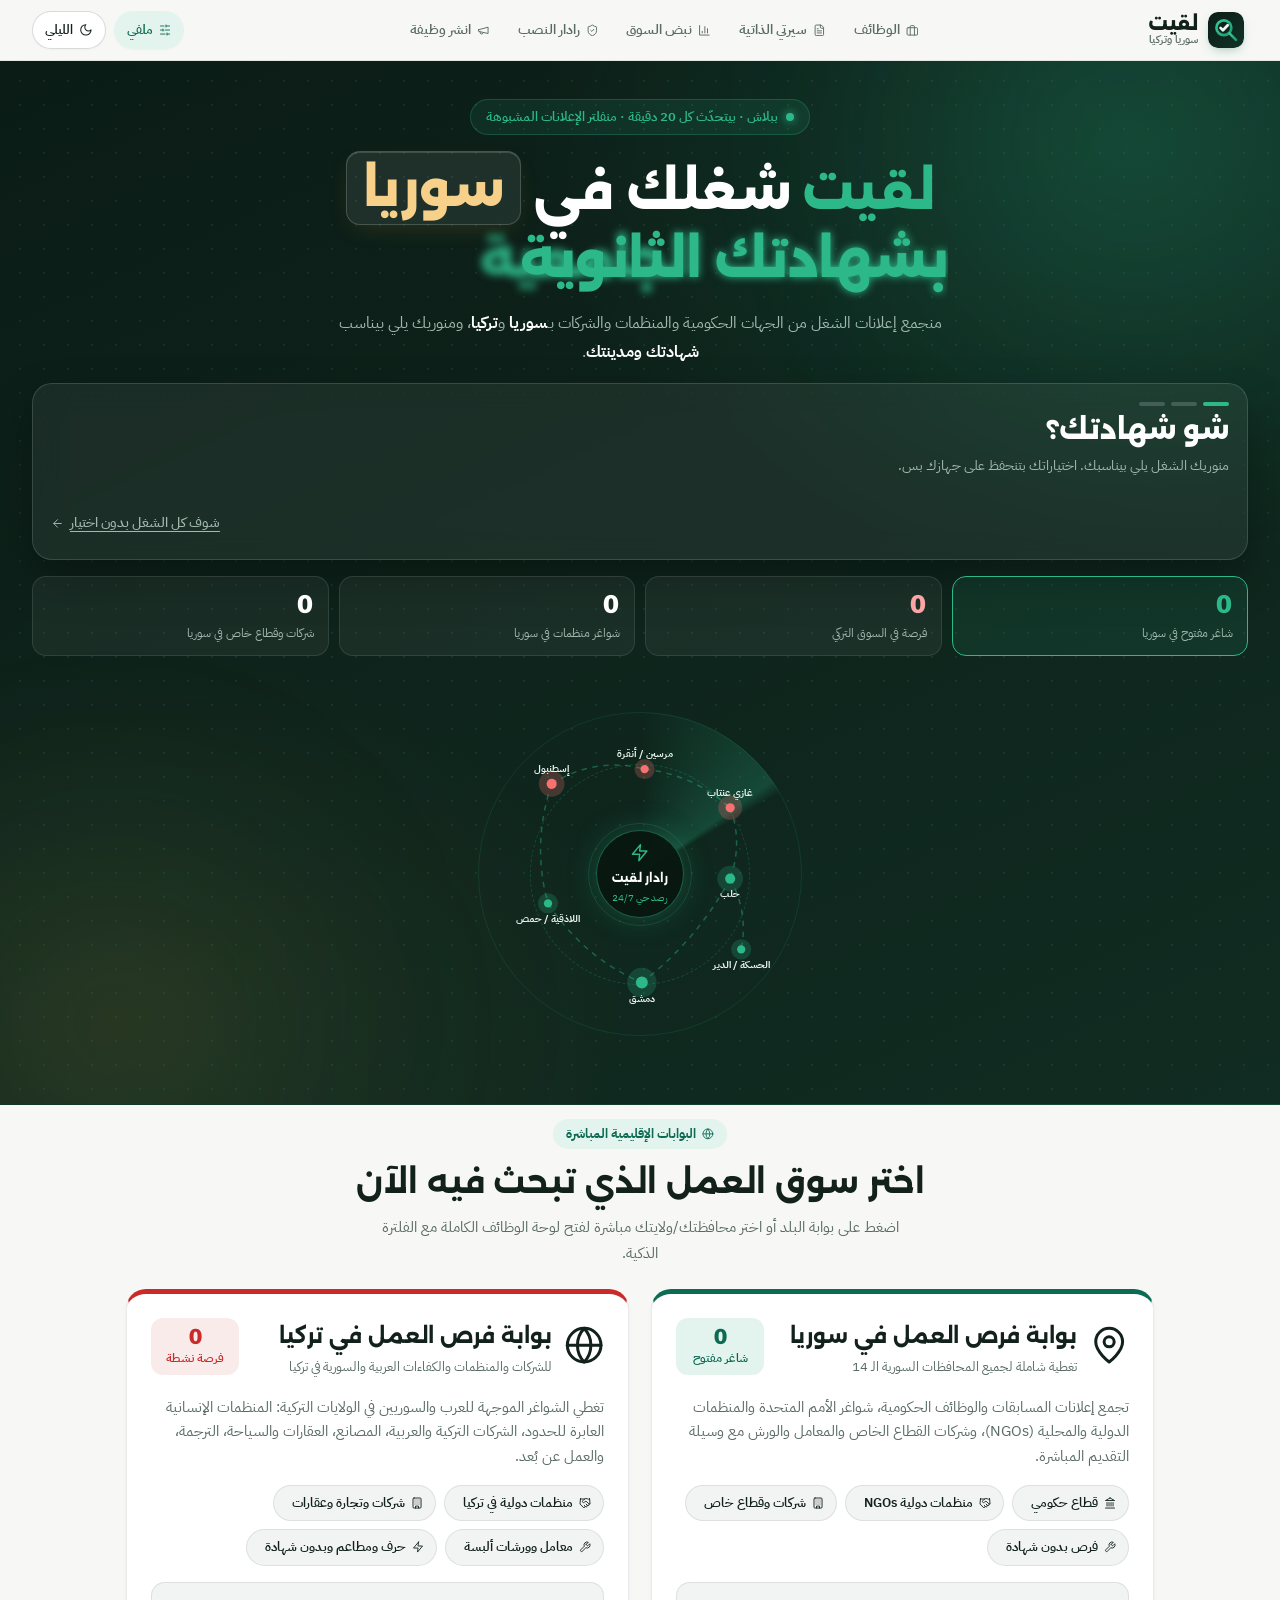
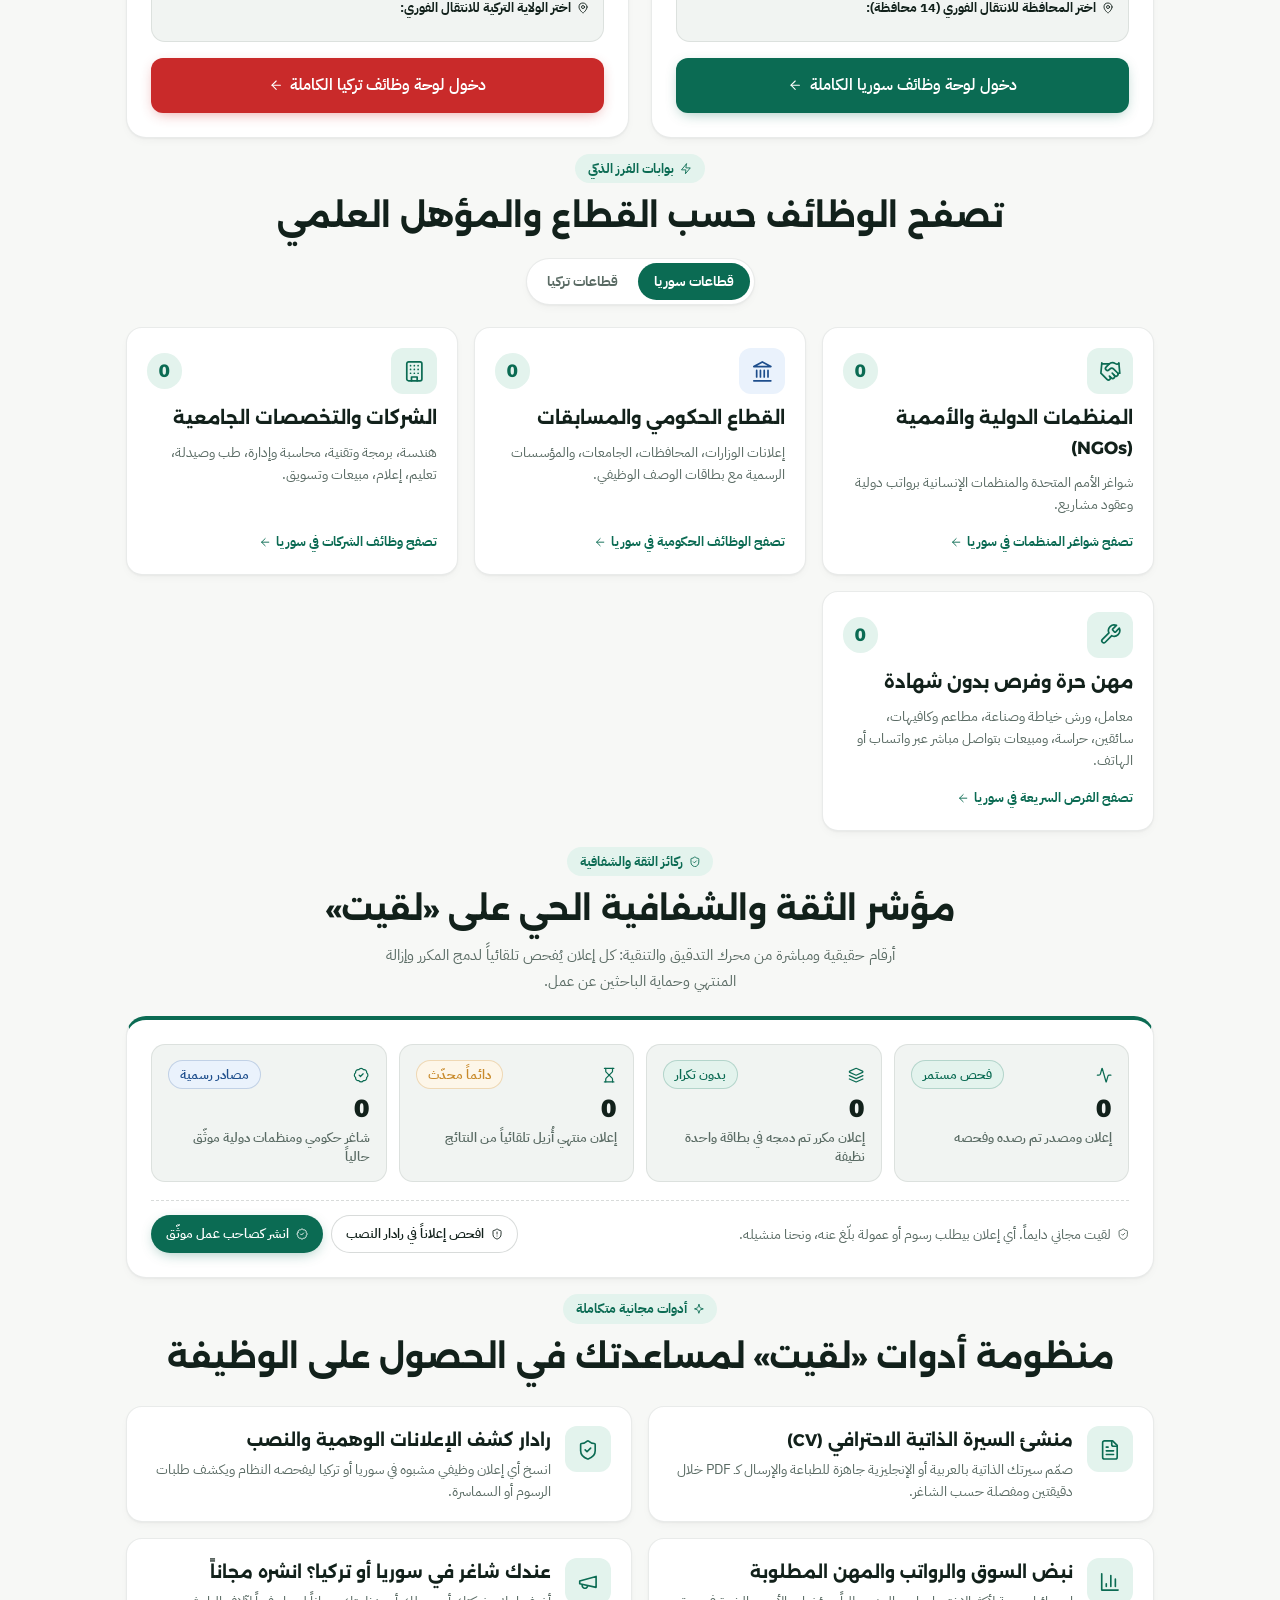
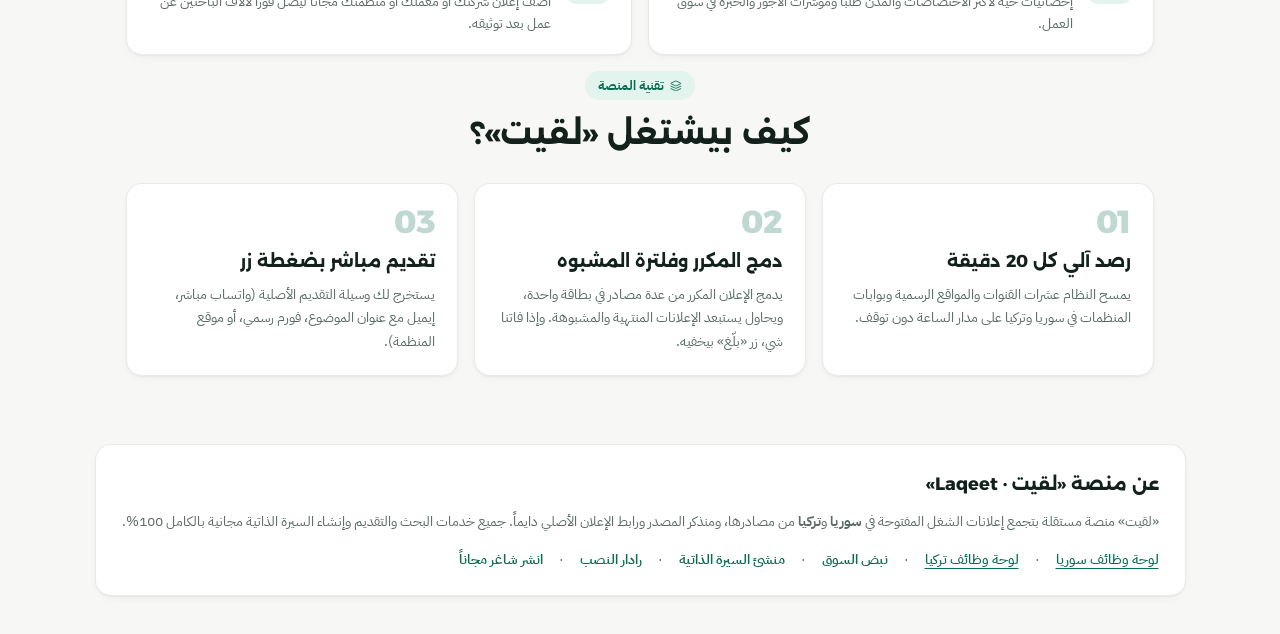
==== frontend/index.html @ 1dea8642 "Lighter first load: 5 font weights instead of 8 (fonts 262KB → 159KB; page 335KB → 232KB with gzip) " ====
<!doctype html>
<html lang="ar" dir="rtl">
<head>
<meta charset="utf-8">
<meta name="viewport" content="width=device-width, initial-scale=1, viewport-fit=cover">
<title>لقيت · البوابة الإقليمية لفرص العمل في سوريا وتركيا</title>
<meta name="description" content="إعلانات الشغل بسوريا وتركيا بمكان واحد: قطاع حكومي، منظمات دولية ومحلية، وشركات ومعامل. بشهادة وبدون شهادة، تحديث تلقائي كل 20 دقيقة.">
<meta name="theme-color" content="#0B1C16">
<link rel="manifest" href="manifest.webmanifest">
<link rel="icon" href="icons/icon.svg" type="image/svg+xml">
<link rel="apple-touch-icon" href="icons/icon-192.png">
<link rel="preconnect" href="https://fonts.googleapis.com">
<link rel="preconnect" href="https://fonts.gstatic.com" crossorigin>
<link rel="stylesheet" href="https://fonts.googleapis.com/css2?family=Alexandria:wght@700;800&family=IBM+Plex+Sans+Arabic:wght@400;700&display=swap">
<link rel="stylesheet" href="app.css?v=42">
<script src="ui.js?v=42"></script>
</head>
<body>
<a class="skip" href="#board">انتقل للوظائف</a>

<!-- UNIFIED STICKY GLASS NAVBAR -->
<nav class="site-nav" aria-label="التنقل الرئيسي">
  <div class="inner site-nav-inner">
    <a class="site-brand" href="./" id="navBrandHome">
      <img class="site-brand-mark" src="icons/icon.svg" alt="" width="36" height="36">
      <span class="site-brand-text">
        <span class="site-brand-name">لقيت</span>
        <span class="site-brand-sub">سوريا وتركيا</span>
      </span>
    </a>
    <div class="site-nav-links" id="siteNavLinks">
      <a class="site-nav-link" id="navJobsLink" href="./?view=jobs"><i data-ico="briefcase" data-ico-cls="ico-sm"></i><span>الوظائف</span></a>
      <a class="site-nav-link" href="cv.html"><i data-ico="file-text" data-ico-cls="ico-sm"></i><span>سيرتي الذاتية</span></a>
      <a class="site-nav-link" href="pulse.html"><i data-ico="bar-chart" data-ico-cls="ico-sm"></i><span>نبض السوق</span></a>
      <a class="site-nav-link" href="scam.html"><i data-ico="shield-check" data-ico-cls="ico-sm"></i><span>رادار النصب</span></a>
      <a class="site-nav-link" href="employer.html"><i data-ico="megaphone" data-ico-cls="ico-sm"></i><span>انشر وظيفة</span></a>
    </div>
    <div class="site-nav-actions">
      <button type="button" class="nav-icon-btn accent-pill" id="navProfileBtn" title="تخصيص ملفي لمطابقة الشواغر">
        <i data-ico="sliders" data-ico-cls="ico-sm"></i><span class="prof-lbl">ملفي</span>
      </button>
      <button type="button" class="nav-icon-btn" data-theme-toggle aria-label="تبديل وضع الألوان">
        <span class="theme-ico"></span><span class="theme-lbl">الليلي</span>
      </button>
      <button type="button" class="nav-icon-btn nav-menu-btn" data-nav-menu-toggle aria-label="القائمة" aria-expanded="false">
        <i data-ico="menu"></i>
      </button>
    </div>
  </div>
</nav>

<!-- =====================================================================
     VIEW 1: STANDALONE ANIMATED LANDING PAGE (الصفحة الرئيسية الأولى)
     ===================================================================== -->
<div id="landingView" class="landing-view">
  <!-- Top Hero & Interactive Radar Stage -->
  <header class="lp-hero">
    <div class="lp-glow lp-glow-1"></div>
    <div class="lp-glow lp-glow-2"></div>
    <div class="inner lp-inner">
      <!-- Main Hero Split: Animated Copy + Interactive Radar Visual -->
      <div class="lp-hero-grid">
        <div class="lp-hero-copy">
          <div class="lp-badge rise" style="--d:1">
            <span class="lp-badge-dot"></span>
            <span>ببلاش · بيتحدّث كل 20 دقيقة · منفلتر الإعلانات المشبوهة</span>
          </div>

          <h1 class="lp-title rise" style="--d:2">
            <span class="brand">لقيت</span> شغلك في
            <span class="lp-country-rot" id="lpCountryRot">
              <span class="on" data-rot-country="sy">سوريا</span>
              <span data-rot-country="tr">تركيا</span>
            </span>
            <br>
            <span class="rot" id="lpRoleRot">
              <span class="on">بشهادتك الجامعية</span>
              <span>بشهادتك الثانوية</span>
              <span>بشهادة التعليم الأساسي</span>
              <span>بالمعامل</span>
              <span>بالورشات</span>
              <span>بالمنظمات</span>
            </span>
          </h1>

          <p class="lp-lead rise" style="--d:3">
            منجمع إعلانات الشغل من الجهات الحكومية والمنظمات والشركات بـ<b>سوريا</b> و<b>تركيا</b>، ومنوريك يلي بيناسب <b>شهادتك ومدينتك</b>.
          </p>

          <!-- First visit: three quick questions, then straight to the jobs that fit -->
          <div class="lp-onboard rise" style="--d:4" id="onboard" role="region" aria-labelledby="obQ">
            <div class="ob-head">
              <span class="ob-progress" id="obProgress" aria-hidden="true"><i class="on"></i><i></i><i></i></span>
              <h2 class="ob-q" id="obQ">شو شهادتك؟</h2>
              <p class="ob-hint" id="obHint">منوريك الشغل يلي بيناسبك. اختياراتك بتنحفظ على جهازك بس.</p>
            </div>
            <div class="ob-step" data-step="edu">
              <div class="ob-chips" id="obEdu"></div>
            </div>
            <div class="ob-step" data-step="field" hidden>
              <div class="ob-chips" id="obField"></div>
            </div>
            <div class="ob-step" data-step="city" hidden>
              <div class="lp-wiz-tabs ob-country" role="tablist" aria-label="البلد">
                <button type="button" role="tab" class="lp-wiz-tab active" data-wiz-country="sy" aria-selected="true"><span>سوريا</span></button>
                <button type="button" role="tab" class="lp-wiz-tab" data-wiz-country="tr" aria-selected="false"><span>تركيا</span></button>
              </div>
              <div class="ob-chips" id="obCity"></div>
            </div>
            <div class="ob-foot">
              <button type="button" class="link ob-back" id="obBack" hidden><i data-ico="arrow-right" data-ico-cls="ico-sm"></i><span>رجوع</span></button>
              <button type="button" class="link ob-skip" id="obSkip"><span>شوف كل الشغل بدون اختيار</span><i data-ico="arrow-left" data-ico-cls="ico-sm"></i></button>
            </div>
          </div>

          <!-- Live Counters Strip -->
          <div class="lp-counters rise" style="--d:5">
            <button type="button" class="lp-counter-card hot is-focus" id="lpCounterSy" data-enter-country="sy">
              <b data-count="open">0</b>
              <span>شاغر مفتوح في سوريا</span>
            </button>
            <button type="button" class="lp-counter-card tr-accent" id="lpCounterTr" data-enter-country="tr">
              <b data-count="open_tr">0</b>
              <span>فرصة في السوق التركي</span>
            </button>
            <button type="button" class="lp-counter-card" id="lpCounterNgo" data-enter-country="sy" data-enter-sector="ngo">
              <b data-lp-country-stat="ngo_count">0</b>
              <span id="lpNgoLabel">شواغر منظمات في سوريا</span>
            </button>
            <button type="button" class="lp-counter-card" id="lpCounterPrivate" data-enter-country="sy" data-enter-sector="private">
              <b data-lp-country-stat="private_count">0</b>
              <span id="lpPrivateLabel">شركات وقطاع خاص في سوريا</span>
            </button>
          </div>
        </div>

        <!-- Left Visual: Animated Regional Radar -->
        <div class="lp-radar-wrap rise" style="--d:3" aria-hidden="true">
          <div class="lp-radar-stage">
            <div class="lp-radar-ring r1"></div>
            <div class="lp-radar-ring r2"></div>
            <div class="lp-radar-ring r3"></div>
            <div class="lp-radar-sweep"></div>

            <svg class="lp-radar-svg" viewBox="0 0 400 400" fill="none">
              <path class="lp-net-line" d="M104 102 Q 152 72 205 86" />
              <path class="lp-net-line l2" d="M205 86 Q 258 92 298 128" />
              <path class="lp-net-line l3" d="M298 128 Q 312 166 298 205" />
              <path class="lp-net-line l4" d="M298 205 Q 318 242 310 282" />
              <path class="lp-net-line l5" d="M104 102 Q 82 168 100 232" />
              <path class="lp-net-line l6" d="M100 232 Q 140 292 202 318" />
              <path class="lp-net-line l7" d="M298 205 Q 262 272 202 318" />

              <!-- Turkey Hubs -->
              <g class="lp-hub tr-hub" transform="translate(104, 102)">
                <circle r="14" class="lp-hub-pulse" />
                <circle r="5.5" class="lp-hub-dot" />
                <text y="-13" text-anchor="middle" class="lp-hub-label">إسطنبول</text>
              </g>
              <g class="lp-hub tr-hub" transform="translate(205, 86)">
                <circle r="11" class="lp-hub-pulse" />
                <circle r="4.5" class="lp-hub-dot" />
                <text y="-13" text-anchor="middle" class="lp-hub-label">مرسين / أنقرة</text>
              </g>
              <g class="lp-hub tr-hub" transform="translate(298, 128)">
                <circle r="13" class="lp-hub-pulse" />
                <circle r="5" class="lp-hub-dot" />
                <text y="-13" text-anchor="middle" class="lp-hub-label">غازي عنتاب</text>
              </g>

              <!-- Syria Hubs -->
              <g class="lp-hub sy-hub" transform="translate(298, 205)">
                <circle r="14" class="lp-hub-pulse" />
                <circle r="5.5" class="lp-hub-dot" />
                <text y="20" text-anchor="middle" class="lp-hub-label">حلب</text>
              </g>
              <g class="lp-hub sy-hub" transform="translate(100, 232)">
                <circle r="11" class="lp-hub-pulse" />
                <circle r="4.5" class="lp-hub-dot" />
                <text y="20" text-anchor="middle" class="lp-hub-label">اللاذقية / حمص</text>
              </g>
              <g class="lp-hub sy-hub" transform="translate(310, 282)">
                <circle r="11" class="lp-hub-pulse" />
                <circle r="4.5" class="lp-hub-dot" />
                <text y="20" text-anchor="middle" class="lp-hub-label">الحسكة / الدير</text>
              </g>
              <g class="lp-hub sy-hub" transform="translate(202, 318)">
                <circle r="16" class="lp-hub-pulse" />
                <circle r="6.5" class="lp-hub-dot" />
                <text y="21" text-anchor="middle" class="lp-hub-label">دمشق</text>
              </g>
            </svg>

            <div class="lp-radar-core">
              <span class="lp-core-icon"><i data-ico="zap"></i></span>
              <b>رادار لقيت</b>
              <small>رصد حي 24/7</small>
            </div>
          </div>
        </div>
      </div>
    </div>
  </header>

  <!-- Main Landing Content Sections -->
  <main class="inner lp-main">
    <!-- SECTION 1: THE TWO MAIN COUNTRY PORTALS (SYRIA & TURKEY) -->
    <section class="lp-section" id="lpPortalsSection" aria-labelledby="lpPortalsHeading">
      <div class="lp-sec-head">
        <span class="lp-sec-eyebrow"><i data-ico="globe" data-ico-cls="ico-sm"></i> البوابات الإقليمية المباشرة</span>
        <h2 id="lpPortalsHeading">اختر سوق العمل الذي تبحث فيه الآن</h2>
        <p>اضغط على بوابة البلد أو اختر محافظتك/ولايتك مباشرة لفتح لوحة الوظائف الكاملة مع الفلترة الذكية.</p>
      </div>

      <div class="lp-portals-grid">
        <!-- SYRIA PORTAL CARD -->
        <article class="lp-portal-card sy-portal">
          <div class="lp-portal-top">
            <div class="lp-portal-title-wrap">
              <span class="lp-portal-flag"><i data-ico="map-pin"></i></span>
              <div>
                <h3>بوابة فرص العمل في سوريا</h3>
                <p>تغطية شاملة لجميع المحافظات السورية الـ 14</p>
              </div>
            </div>
            <div class="lp-portal-count-badge">
              <b data-count="open">0</b>
              <small>شاغر مفتوح</small>
            </div>
          </div>

          <p class="lp-portal-desc">
            تجمع إعلانات المسابقات والوظائف الحكومية، شواغر الأمم المتحدة والمنظمات الدولية والمحلية (NGOs)، وشركات القطاع الخاص والمعامل والورش مع وسيلة التقديم المباشرة.
          </p>

          <div class="lp-portal-sectors">
            <button type="button" class="lp-sec-pill" data-enter-country="sy" data-enter-sector="gov"><i data-ico="landmark" data-ico-cls="ico-sm"></i><span>قطاع حكومي</span><small class="lp-pill-cnt" data-portal-stat="sy:gov_count"></small></button>
            <button type="button" class="lp-sec-pill" data-enter-country="sy" data-enter-sector="ngo"><i data-ico="handshake" data-ico-cls="ico-sm"></i><span>منظمات دولية NGOs</span><small class="lp-pill-cnt" data-portal-stat="sy:ngo_count"></small></button>
            <button type="button" class="lp-sec-pill" data-enter-country="sy" data-enter-sector="private"><i data-ico="building" data-ico-cls="ico-sm"></i><span>شركات وقطاع خاص</span><small class="lp-pill-cnt" data-portal-stat="sy:private_count"></small></button>
            <button type="button" class="lp-sec-pill" data-enter-country="sy" data-enter-edu-group="nodegree"><i data-ico="wrench" data-ico-cls="ico-sm"></i><span>فرص بدون شهادة</span><small class="lp-pill-cnt" data-portal-stat="sy:no_degree_count"></small></button>
          </div>

          <div class="lp-portal-cities-wrap">
            <span class="lp-cities-label"><i data-ico="map-pin" data-ico-cls="ico-sm"></i> اختر المحافظة للانتقال الفوري (14 محافظة):</span>
            <div class="lp-cities-grid" id="lpSyCitiesGrid"></div>
          </div>

          <button type="button" class="btn primary lp-portal-cta" data-enter-country="sy">
            <span>دخول لوحة وظائف سوريا الكاملة</span>
            <span class="lp-arrow"><i data-ico="arrow-left" data-ico-cls="ico-sm"></i></span>
          </button>
        </article>

        <!-- TURKEY PORTAL CARD -->
        <article class="lp-portal-card tr-portal">
          <div class="lp-portal-top">
            <div class="lp-portal-title-wrap">
              <span class="lp-portal-flag"><i data-ico="globe"></i></span>
              <div>
                <h3>بوابة فرص العمل في تركيا</h3>
                <p>للشركات والمنظمات والكفاءات العربية والسورية في تركيا</p>
              </div>
            </div>
            <div class="lp-portal-count-badge tr-badge">
              <b data-count="open_tr">0</b>
              <small>فرصة نشطة</small>
            </div>
          </div>

          <p class="lp-portal-desc">
            تغطي الشواغر الموجهة للعرب والسوريين في الولايات التركية: المنظمات الإنسانية العابرة للحدود، الشركات التركية والعربية، المصانع، العقارات والسياحة، الترجمة، والعمل عن بُعد.
          </p>

          <div class="lp-portal-sectors">
            <button type="button" class="lp-sec-pill tr" data-enter-country="tr" data-enter-sector="ngo"><i data-ico="handshake" data-ico-cls="ico-sm"></i><span>منظمات دولية في تركيا</span><small class="lp-pill-cnt" data-portal-stat="tr:ngo_count"></small></button>
            <button type="button" class="lp-sec-pill tr" data-enter-country="tr" data-enter-sector="private"><i data-ico="building" data-ico-cls="ico-sm"></i><span>شركات وتجارة وعقارات</span><small class="lp-pill-cnt" data-portal-stat="tr:private_count"></small></button>
            <button type="button" class="lp-sec-pill tr" data-enter-country="tr" data-enter-field="industry"><i data-ico="wrench" data-ico-cls="ico-sm"></i><span>معامل وورشات ألبسة</span><small class="lp-pill-cnt" data-portal-stat="tr:industry_count"></small></button>
            <button type="button" class="lp-sec-pill tr" data-enter-country="tr" data-enter-edu-group="nodegree"><i data-ico="zap" data-ico-cls="ico-sm"></i><span>حرف ومطاعم وبدون شهادة</span><small class="lp-pill-cnt" data-portal-stat="tr:no_degree_count"></small></button>
          </div>

          <div class="lp-portal-cities-wrap">
            <span class="lp-cities-label"><i data-ico="map-pin" data-ico-cls="ico-sm"></i> اختر الولاية التركية للانتقال الفوري:</span>
            <div class="lp-cities-grid" id="lpTrCitiesGrid"></div>
          </div>

          <button type="button" class="btn primary lp-portal-cta tr-cta" data-enter-country="tr">
            <span>دخول لوحة وظائف تركيا الكاملة</span>
            <span class="lp-arrow"><i data-ico="arrow-left" data-ico-cls="ico-sm"></i></span>
          </button>
        </article>
      </div>
    </section>

    <!-- SECTION 2: QUICK SECTOR & QUALIFICATION GATEWAYS -->
    <section class="lp-section" aria-labelledby="lpSectorsHeading">
      <div class="lp-sec-head">
        <span class="lp-sec-eyebrow"><i data-ico="zap" data-ico-cls="ico-sm"></i> بوابات الفرز الذكي</span>
        <h2 id="lpSectorsHeading">تصفح الوظائف حسب القطاع والمؤهل العلمي</h2>
        <div class="lp-gw-switch" role="tablist" aria-label="اختر الدولة لعرض أرقام القطاعات">
          <button type="button" role="tab" class="lp-gw-tab active" data-gw-country="sy" aria-selected="true">قطاعات سوريا</button>
          <button type="button" role="tab" class="lp-gw-tab" data-gw-country="tr" aria-selected="false">قطاعات تركيا</button>
        </div>
      </div>

      <div class="lp-gateway-grid">
        <button type="button" class="lp-gateway-card" data-gw-card="ngo_count" data-enter-country="sy" data-enter-sector="ngo">
          <div class="gw-top"><span class="gw-icon"><i data-ico="handshake"></i></span><b class="gw-count">0</b></div>
          <h3>المنظمات الدولية والأممية (NGOs)</h3>
          <p>شواغر الأمم المتحدة والمنظمات الإنسانية برواتب دولية وعقود مشاريع.</p>
          <span class="gw-link"><span>تصفح شواغر المنظمات في سوريا</span><i data-ico="arrow-left" data-ico-cls="ico-sm"></i></span>
        </button>

        <button type="button" class="lp-gateway-card" data-gw-card="gov_count" data-enter-country="sy" data-enter-sector="gov">
          <div class="gw-top"><span class="gw-icon"><i data-ico="landmark"></i></span><b class="gw-count">0</b></div>
          <h3>القطاع الحكومي والمسابقات</h3>
          <p>إعلانات الوزارات، المحافظات، الجامعات، والمؤسسات الرسمية مع بطاقات الوصف الوظيفي.</p>
          <span class="gw-link"><span>تصفح الوظائف الحكومية في سوريا</span><i data-ico="arrow-left" data-ico-cls="ico-sm"></i></span>
        </button>

        <button type="button" class="lp-gateway-card" data-gw-card="private_count" data-enter-country="sy" data-enter-sector="private">
          <div class="gw-top"><span class="gw-icon"><i data-ico="building"></i></span><b class="gw-count">0</b></div>
          <h3>الشركات والتخصصات الجامعية</h3>
          <p>هندسة، برمجة وتقنية، محاسبة وإدارة، طب وصيدلة، تعليم، إعلام، مبيعات وتسويق.</p>
          <span class="gw-link"><span>تصفح وظائف الشركات في سوريا</span><i data-ico="arrow-left" data-ico-cls="ico-sm"></i></span>
        </button>

        <button type="button" class="lp-gateway-card" data-gw-card="no_degree_count" data-enter-country="sy" data-enter-edu-group="nodegree">
          <div class="gw-top"><span class="gw-icon"><i data-ico="wrench"></i></span><b class="gw-count">0</b></div>
          <h3>مهن حرة وفرص بدون شهادة</h3>
          <p>معامل، ورش خياطة وصناعة، مطاعم وكافيهات، سائقين، حراسة، ومبيعات بتواصل مباشر عبر واتساب أو الهاتف.</p>
          <span class="gw-link"><span>تصفح الفرص السريعة في سوريا</span><i data-ico="arrow-left" data-ico-cls="ico-sm"></i></span>
        </button>
      </div>
    </section>

    <!-- SECTION 2.5: LIVE TRANSPARENCY & TRUST INDEX -->
    <section class="lp-section" id="lpTrustSection" aria-labelledby="lpTrustHeading">
      <div class="lp-sec-head">
        <span class="lp-sec-eyebrow"><i data-ico="shield-check" data-ico-cls="ico-sm"></i> ركائز الثقة والشفافية</span>
        <h2 id="lpTrustHeading">مؤشر الثقة والشفافية الحي على «لقيت»</h2>
        <p>أرقام حقيقية ومباشرة من محرك التدقيق والتنقية: كل إعلان يُفحص تلقائياً لدمج المكرر وإزالة المنتهي وحماية الباحثين عن عمل.</p>
      </div>

      <div class="lp-trust-shell">
        <div class="lp-trust-grid">
          <div class="lp-trust-metric">
            <div class="lp-trust-metric-top"><i data-ico="activity"></i><span class="trust-pill ngo">فحص مستمر</span></div>
            <b data-trust-stat="scanned_total">0</b>
            <span>إعلان ومصدر تم رصده وفحصه</span>
          </div>
          <div class="lp-trust-metric">
            <div class="lp-trust-metric-top"><i data-ico="layers"></i><span class="trust-pill ngo">بدون تكرار</span></div>
            <b data-trust-stat="duplicates_merged">0</b>
            <span>إعلان مكرر تم دمجه في بطاقة واحدة نظيفة</span>
          </div>
          <div class="lp-trust-metric">
            <div class="lp-trust-metric-top"><i data-ico="hourglass"></i><span class="trust-pill verified">دائماً محدّث</span></div>
            <b data-trust-stat="expired_filtered">0</b>
            <span>إعلان منتهي أُزيل تلقائياً من النتائج</span>
          </div>
          <div class="lp-trust-metric">
            <div class="lp-trust-metric-top"><i data-ico="badge-check"></i><span class="trust-pill gov">مصادر رسمية</span></div>
            <b data-trust-stat="official_verified">0</b>
            <span>شاغر حكومي ومنظمات دولية موثّق حالياً</span>
          </div>
        </div>
        <div class="lp-trust-foot">
          <span style="display:inline-flex;align-items:center;gap:6px"><i data-ico="shield-check" data-ico-cls="ico-sm"></i><span>لقيت مجاني دايماً. أي إعلان بيطلب رسوم أو عمولة بلّغ عنه، ونحنا منشيله.</span></span>
          <div class="lp-trust-actions">
            <a href="scam.html" class="btn ghost" style="padding:7px 14px;font-size:.82rem"><i data-ico="shield-alert" data-ico-cls="ico-sm"></i><span>افحص إعلاناً في رادار النصب</span></a>
            <a href="employer.html" class="btn primary" style="padding:7px 14px;font-size:.82rem"><i data-ico="badge-check" data-ico-cls="ico-sm"></i><span>انشر كصاحب عمل موثّق</span></a>
          </div>
        </div>
      </div>
    </section>

    <!-- SECTION 3: LAQEET SMART CAREER ECOSYSTEM TOOLS -->
    <section class="lp-section" aria-labelledby="lpToolsHeading">
      <div class="lp-sec-head">
        <span class="lp-sec-eyebrow"><i data-ico="sparkles" data-ico-cls="ico-sm"></i> أدوات مجانية متكاملة</span>
        <h2 id="lpToolsHeading">منظومة أدوات «لقيت» لمساعدتك في الحصول على الوظيفة</h2>
      </div>

      <div class="lp-tools-grid">
        <a href="cv.html" class="lp-tool-card">
          <span class="tl-icon"><i data-ico="file-text"></i></span>
          <div>
            <h3>منشئ السيرة الذاتية الاحترافي (CV)</h3>
            <p>صمّم سيرتك الذاتية بالعربية أو الإنجليزية جاهزة للطباعة والإرسال كـ PDF خلال دقيقتين ومفصلة حسب الشاغر.</p>
          </div>
        </a>

        <a href="scam.html" class="lp-tool-card">
          <span class="tl-icon"><i data-ico="shield-check"></i></span>
          <div>
            <h3>رادار كشف الإعلانات الوهمية والنصب</h3>
            <p>انسخ أي إعلان وظيفي مشبوه في سوريا أو تركيا ليفحصه النظام ويكشف طلبات الرسوم أو السماسرة.</p>
          </div>
        </a>

        <a href="pulse.html" class="lp-tool-card">
          <span class="tl-icon"><i data-ico="bar-chart"></i></span>
          <div>
            <h3>نبض السوق والرواتب والمهن المطلوبة</h3>
            <p>إحصائيات حية لأكثر الاختصاصات والمدن طلباً ومؤشرات الأجور والخبرة في سوق العمل.</p>
          </div>
        </a>

        <a href="employer.html" class="lp-tool-card">
          <span class="tl-icon"><i data-ico="megaphone"></i></span>
          <div>
            <h3>عندك شاغر في سوريا أو تركيا؟ انشره مجاناً</h3>
            <p>أضف إعلان شركتك أو معملك أو منظمتك مجاناً ليصل فوراً لآلاف الباحثين عن عمل بعد توثيقه.</p>
          </div>
        </a>
      </div>
    </section>

    <!-- SECTION 4: HOW LAQEET WORKS (3 STEPS) -->
    <section class="lp-section lp-how-section" aria-labelledby="lpHowHeading">
      <div class="lp-sec-head">
        <span class="lp-sec-eyebrow"><i data-ico="layers" data-ico-cls="ico-sm"></i> تقنية المنصة</span>
        <h2 id="lpHowHeading">كيف بيشتغل «لقيت»؟</h2>
      </div>

      <div class="lp-steps-grid">
        <div class="lp-step-card">
          <span class="st-num">01</span>
          <h3>رصد آلي كل 20 دقيقة</h3>
          <p>يمسح النظام عشرات القنوات والمواقع الرسمية وبوابات المنظمات في سوريا وتركيا على مدار الساعة دون توقف.</p>
        </div>
        <div class="lp-step-card">
          <span class="st-num">02</span>
          <h3>دمج المكرر وفلترة المشبوه</h3>
          <p>يدمج الإعلان المكرر من عدة مصادر في بطاقة واحدة، ويحاول يستبعد الإعلانات المنتهية والمشبوهة. وإذا فاتنا شي، زر «بلّغ» بيخفيه.</p>
        </div>
        <div class="lp-step-card">
          <span class="st-num">03</span>
          <h3>تقديم مباشر بضغطة زر</h3>
          <p>يستخرج لك وسيلة التقديم الأصلية (واتساب مباشر، إيميل مع عنوان الموضوع، فورم رسمي، أو موقع المنظمة).</p>
        </div>
      </div>
    </section>
  </main>

  <!-- Landing Footer -->
  <footer class="inner lp-footer">
    <div class="footer-card">
      <h3>عن منصة «لقيت · Laqeet»</h3>
      <p>«لقيت» منصة مستقلة بتجمع إعلانات الشغل المفتوحة في <b>سوريا</b> و<b>تركيا</b> من مصادرها، ومنذكر المصدر ورابط الإعلان الأصلي دايماً. جميع خدمات البحث والتقديم وإنشاء السيرة الذاتية مجانية بالكامل 100%.</p>
      <div class="footer-links">
        <button type="button" class="link" data-enter-country="sy">لوحة وظائف سوريا</button> ·
        <button type="button" class="link" data-enter-country="tr">لوحة وظائف تركيا</button> ·
        <a href="pulse.html">نبض السوق</a> ·
        <a href="cv.html">منشئ السيرة الذاتية</a> ·
        <a href="scam.html">رادار النصب</a> ·
        <a href="employer.html">انشر شاغر مجاناً</a>
      </div>
    </div>
  </footer>
</div>

<!-- =====================================================================
     VIEW 2: FULL JOBS BOARD (لوحة الوظائف الكاملة)
     ===================================================================== -->
<div id="boardView" hidden>
  <!-- Hero Section with Masked Rotator & Counters -->
  <header class="hero" id="mainHero">
    <div class="inner">
      <div class="eyebrow rise" style="--d:0">
        <div class="eyebrow-start">
          <button type="button" class="board-home-btn" id="backToLandingBtn"><i data-ico="home" data-ico-cls="ico-sm"></i><span>الواجهة الرئيسية</span></button>
          <div class="board-country-switch" role="tablist" aria-label="اختيار سوق البلد">
            <button type="button" class="board-country-btn active" data-board-country="sy" aria-selected="true">وظائف سوريا</button>
            <button type="button" class="board-country-btn" data-board-country="tr" aria-selected="false">وظائف تركيا</button>
          </div>
          <span class="live"><i></i><span class="updated">محدّث لحظياً</span></span>
        </div>
        <div class="eyebrow-end">
          <button type="button" class="link profile-btn" id="openProfileDrawer"><i data-ico="sliders" data-ico-cls="ico-sm"></i><span>تخصيص ملفي للمطابقة</span></button>
        </div>
      </div>

      <h1 id="wh" class="rise" style="--d:1">
        <span class="brand">لقيت</span> شغل <span id="boardCountryTitle">في سوريا</span>
        <span class="rot" id="rot">
          <span class="on">بشهادتك</span>
          <span>بالجامعة</span>
          <span>بمعهد</span>
          <span>بالبكالوريا</span>
          <span>بالدولة</span>
          <span>بشركة</span>
          <span>بمنظمة</span>
          <span>بدون شهادة</span>
        </span>
      </h1>

      <p class="sub rise" style="--d:2" id="boardHeroSub">
        فرص العمل في سوريا بمكان واحد. شواغر الوزارات، المنظمات الدولية والمحلية، والشركات والمصانع. فلترة حسب مؤهلك ومدينتك وطريقة التقديم، مع دمج المكرر وفلترة المشبوه.
      </p>

      <!-- Live Counters -->
      <div class="counters rise" id="boardHeroCounters" style="--d:3">
        <div class="counter hot"><b data-count="board_open">0</b><span id="boardOpenLabel">إعلان مفتوح حالياً</span></div>
        <div class="counter"><b data-board-stat="today">0</b><span>جديد اليوم</span></div>
        <div class="counter" data-counter-sector="gov"><b data-board-stat="gov_count">0</b><span>وظيفة حكومية ورسمية</span></div>
        <div class="counter"><b data-board-stat="ngo_count">0</b><span>شواغر منظمات وهيئات</span></div>
        <div class="counter"><b data-board-stat="private_count">0</b><span>شركات وقطاع خاص</span></div>
        <div class="counter"><b data-board-stat="employers">0</b><span>جهة وصاحب عمل</span></div>
      </div>
    </div>
  </header>

  <!-- Main Job Board -->
  <main class="inner" id="board">
    <!-- Main Sectors Tabs -->
    <section class="sector-tabs-wrap" aria-label="أقسام القطاعات">
      <div class="sector-tabs" role="tablist" id="sectorTabs">
        <button role="tab" class="sector-card" data-sector="" aria-selected="true">
          <span class="sec-icon"><i data-ico="layers"></i></span>
          <span class="sec-meta">
            <b class="sec-title">كل القطاعات</b>
            <small class="sec-desc" id="badgeAll">كل الشواغر المتاحة</small>
          </span>
        </button>
        <button role="tab" class="sector-card" data-sector="gov" aria-selected="false">
          <span class="sec-icon"><i data-ico="landmark"></i></span>
          <span class="sec-meta">
            <b class="sec-title">قطاع حكومي</b>
            <small class="sec-desc" id="badgeGov">وزارات، محافظات، مسابقات</small>
          </span>
        </button>
        <button role="tab" class="sector-card" data-sector="ngo" aria-selected="false">
          <span class="sec-icon"><i data-ico="handshake"></i></span>
          <span class="sec-meta">
            <b class="sec-title">منظمات وهيئات</b>
            <small class="sec-desc" id="badgeNgo">أمم متحدة، إغاثة، جمعيات</small>
          </span>
        </button>
        <button role="tab" class="sector-card" data-sector="private" aria-selected="false">
          <span class="sec-icon"><i data-ico="building"></i></span>
          <span class="sec-meta">
            <b class="sec-title">قطاع خاص</b>
            <small class="sec-desc" id="badgePrivate">شركات، معامل، مطاعم ومحلات</small>
          </span>
        </button>
      </div>
    </section>

    <!-- Filter & Search Controls -->
    <section class="filters" aria-label="البحث والفلترة">
      <!-- Search Bar & Main Selects -->
      <div class="row search-row">
        <div class="search-wrap">
          <input id="q" type="search" autocomplete="off" placeholder="ابحث بالمسمى أو الاختصاص أو الجهة: محاسب، كاشير، مهندس، تمريض، وزارة..." aria-label="بحث سريع" aria-autocomplete="list" aria-controls="suggestBox">
          <button id="clearQ" class="clear-btn" aria-label="مسح البحث" hidden>×</button>
          <div id="suggestBox" class="suggest-box" role="listbox" hidden></div>
        </div>
        <select id="city" aria-label="المدينة أو المحافظة" autocomplete="off">
          <option value="" selected>كل المدن والمحافظات السورية</option>
        </select>
        <select id="eduFilter" aria-label="المؤهل العلمي والشهادة" autocomplete="off">
          <option value="" selected>كل الشهادات والمؤهلات</option>
        </select>
        <select id="fieldFilter" aria-label="مجال العمل" autocomplete="off">
          <option value="" selected>كل مجالات العمل</option>
        </select>
        <button type="button" id="searchBtn" class="btn primary search-btn"><i data-ico="search" data-ico-cls="ico-sm"></i><span>بحث</span></button>
      </div>

      <!-- On phones the extra filters fold away behind one button so the jobs come first -->
      <button type="button" class="chip more-filters-btn" id="moreFiltersBtn" aria-expanded="false" aria-controls="moreFilters">
        <i data-ico="sliders" data-ico-cls="ico-sm"></i><span id="moreFiltersLabel">فلاتر إضافية</span>
      </button>
      <div class="more-filters" id="moreFilters">

      <!-- Application Method Pills -->
      <div class="row filter-row">
        <span class="filter-label">طريقة التقديم:</span>
        <div class="chips" id="applyRow" aria-label="طريقة التقديم">
          <button class="chip" data-apply="" aria-pressed="true">كل طرق التقديم</button>
          <button class="chip" data-apply="whatsapp" aria-pressed="false"><i data-ico="whatsapp" data-ico-cls="ico-sm"></i><span>واتساب</span></button>
          <button class="chip" data-apply="form" aria-pressed="false"><i data-ico="file-text" data-ico-cls="ico-sm"></i><span>فورم تقديم</span></button>
          <button class="chip" data-apply="site" aria-pressed="false"><i data-ico="globe" data-ico-cls="ico-sm"></i><span>موقع التوظيف</span></button>
          <button class="chip" data-apply="email" aria-pressed="false"><i data-ico="mail" data-ico-cls="ico-sm"></i><span>إيميل</span></button>
          <button class="chip" data-apply="call" aria-pressed="false"><i data-ico="phone" data-ico-cls="ico-sm"></i><span>اتصال هاتفي</span></button>
        </div>
      </div>

      <!-- Subfields -->
      <div class="row" id="subrow" hidden></div>

      <!-- Action Toggles -->
      <div class="row options-row">
        <button type="button" class="chip" id="instantOnly" aria-pressed="false" title="عرض الفرص التي تقبل التقديم المباشر أو الفوري بدون تسجيل حساب خارجي"><i data-ico="zap" data-ico-cls="ico-sm"></i><span>تقديم فوري بدون حساب</span></button>
        <button class="chip" id="newToday" aria-pressed="false"><i data-ico="sparkles" data-ico-cls="ico-sm"></i><span>جديد اليوم</span></button>
        <button class="chip" id="savedOnly" aria-pressed="false"><i data-ico="bookmark-filled" data-ico-cls="ico-sm"></i><span>المحفوظة للتقديم (<span id="savedCount">0</span>)</span></button>
        <button class="chip" id="appliedOnly" aria-pressed="false"><i data-ico="check-circle" data-ico-cls="ico-sm"></i><span>قدّمت عليها (<span id="appliedCount">0</span>)</span></button>
        <select id="sortOrder" class="sort-select" aria-label="ترتيب النتائج">
          <option value="relevance">الترتيب: الأقرب لبحثك</option>
          <option value="recent">الترتيب: الأحدث أولاً</option>
          <option value="fit">الترتيب: الأكثر مطابقة لملفي</option>
        </select>
        <button class="link reset-filters-btn" id="resetFiltersBtn">مسح الفلاتر</button>
      </div>

      <!-- Experience Filter Pills -->
      <div class="row filter-row exp-filter-row">
        <span class="filter-label">الخبرة:</span>
        <div class="chips" id="expRow" aria-label="تصفية حسب سنوات الخبرة">
          <button type="button" class="chip" data-exp="" aria-pressed="true">كل الخبرات</button>
          <button type="button" class="chip" data-exp="unk" aria-pressed="false"><span class="exp-dot" style="--c:var(--exp-unk)"></span><span>غير مشروطة</span></button>
          <button type="button" class="chip" data-exp="low" aria-pressed="false"><span class="exp-dot" style="--c:var(--exp-low)"></span><span>حتى سنتين</span></button>
          <button type="button" class="chip" data-exp="mid" aria-pressed="false"><span class="exp-dot" style="--c:var(--exp-mid)"></span><span>3–4 سنين</span></button>
          <button type="button" class="chip" data-exp="high" aria-pressed="false"><span class="exp-dot" style="--c:var(--exp-high)"></span><span>5+ سنين</span></button>
        </div>
      </div>
      </div>
    </section>

    <!-- Market demand bars -->
    <section class="fields-summary" id="marketFieldsSection">
      <div class="fields-head">
        <h2 id="marketDemandTitle">أكثر المجالات طلباً حالياً (اضغط للفلترة السريعة):</h2>
        <button type="button" class="link fields-toggle-btn" id="toggleMarketFields" aria-expanded="true" aria-controls="bars">
          <i data-ico="chevron-up" data-ico-cls="ico-sm"></i><span>إخفاء</span>
        </button>
      </div>
      <div class="bars" id="bars"></div>
    </section>

    <!-- Results Count -->
    <div class="count-bar">
      <div class="count" id="count" aria-live="polite">جاري جلب الوظائف...</div>
      <div id="activeFilterPills" class="active-pills"></div>
    </div>
    <div id="typoBanner" class="typo-banner" hidden></div>
    <div id="expiringSavedBanner" class="expiring-saved-banner" hidden></div>
    <div id="trackerBar" class="tracker-bar" hidden></div>

    <!-- Job Cards Grid -->
    <div class="grid" id="grid"></div>

    <!-- Pagination -->
    <button class="more" id="more" hidden>عرض المزيد من الشواغر</button>

    <!-- Footer -->
    <footer>
      <div class="footer-card">
        <h3>عن منصة «لقيت»</h3>
        <p>«لقيت» منصة إقليمية مستقلة تجمع وتوثق إعلانات التوظيف المفتوحة للعموم في سوريا وتركيا من مصادرها الرسمية والموثوقة: البوابات الحكومية، المنظمات الدولية والمحلية، وشبكات التوظيف والشركات الخاصة. التقديم يتم مباشرة لدى الجهة المعلنة عبر الروابط والأرقام الرسمية.</p>
        <p class="scam-warn"><i data-ico="alert" data-ico-cls="ico-sm"></i> <span>تنبيه أمان: التوظيف مجاني دائماً. لا تدفع أي مبالغ مالية مقابل التقديم أو المقابلات. إذا اشتبهت بأي إعلان، استخدم زر «بلّغ» أو افحصه عبر <a href="scam.html">رادار النصب</a>.</span></p>
        <div class="footer-links">
          <button type="button" class="link" id="footerHomeLink"><i data-ico="home" data-ico-cls="ico-sm"></i><span>الواجهة الرئيسية</span></button> ·
          <a href="pulse.html">نبض السوق</a> ·
          <a href="cv.html">سيرتي الذاتية</a> ·
          <a href="scam.html">رادار النصب</a> ·
          <a href="employer.html">انشر شاغر</a> ·
          <a href="#wh">العودة للأعلى</a>
        </div>
      </div>
    </footer>
  </main>
</div>

<!-- Job Detail Slide-over Drawer (Desktop) / Bottom Sheet (Mobile) -->
<dialog id="sheet" aria-labelledby="sheetTitle">
  <div id="sheetBody"></div>
</dialog>

<!-- Share & Copy Job Modal -->
<dialog id="shareDialog" aria-labelledby="shareDialogTitle">
  <div id="shareDialogBody"></div>
</dialog>

<!-- Profile Drawer for Qualifications Match («بتنطبق عليك؟») -->
<dialog id="profileDrawer" aria-labelledby="profileTitle">
  <div class="drawer-body">
    <div class="drawer-header">
      <h2 id="profileTitle">تخصيص ملفي الشخصي</h2>
      <button class="close" id="closeProfileDrawer" aria-label="إغلاق">×</button>
    </div>
    <p class="drawer-desc">أدخل معلوماتك ليقوم الموقع بمطابقة كل وظيفة تلقائياً وعرض علامة «بتنطبق عليك» قبل ما تقدّم. هذه المعلومات تُحفظ على هاتفك فقط ولا تُرسل لأي جهة.</p>
    <div class="drawer-fields">
      <label>مؤهلك العلمي:
        <select id="userEdu">
          <option value="">بدون تحديد</option>
          <option value="none">بدون شهادة</option>
          <option value="basic">تعليم أساسي (إعدادي)</option>
          <option value="secondary">بكالوريا (ثانوي)</option>
          <option value="institute">معهد تقاني أو متوسط</option>
          <option value="bachelor">إجازة جامعية (بكالوريوس)</option>
          <option value="master">ماجستير / دراسات عليا</option>
          <option value="phd">دكتوراه</option>
        </select>
      </label>
      <label>سنوات الخبرة لديك:
        <input type="number" id="userExp" min="0" max="40" placeholder="مثال: 3" inputmode="numeric">
      </label>
      <label>العمر:
        <input type="number" id="userAge" min="15" max="75" placeholder="مثال: 26" inputmode="numeric">
      </label>
      <label>الجنس (للشواغر المخصصة لذكور أو إناث):
        <select id="userGender">
          <option value="">غير محدد</option>
          <option value="male">شاب (ذكر)</option>
          <option value="female">صبية (أنثى)</option>
        </select>
      </label>
    </div>
    <div class="drawer-actions">
      <button class="btn primary" id="saveProfileBtn">حفظ وتفعيل المطابقة</button>
      <button class="btn ghost" id="clearProfileBtn">مسح بياناتي</button>
    </div>
  </div>
</dialog>

<div class="toast" id="toast" role="status" hidden></div>

<script src="app.js?v=42" defer></script>
</body>
</html>
---- frontend/app.css ----
/* لقيت · Design System v32: Velvet Emerald Hero (#0B1C16) + Warm Porcelain (#F7F8F6) Default, Phase 2 Trust & Tracker Components */
:root{
  --paper:#F7F8F6;
  --surface:#FFFFFF;
  --surface-subtle:#F1F4F2;
  --ink:#12211B;
  --muted:#5A6B64;
  --line:rgba(18,33,27,.09);
  --line-strong:rgba(18,33,27,.16);
  --accent:#0B6B53;
  --accent-hover:#085542;
  --accent-soft:#E3F3ED;
  --accent-bg:rgba(11,107,83,.07);
  --mint:#2DB88A;
  --amber:#C88A2B;
  --amber-bg:#FDF6E9;
  --hero:#0B1C16;
  --hero-2:#102B22;
  --hero-ink:#EEF5F2;
  --hero-muted:#A2B9AE;
  --hero-dot:rgba(100,210,170,.11);
  --nav-bg:rgba(247,248,246,.86);
  --nav-border:rgba(18,33,27,.08);
  --exp-low:#187A44; --exp-low-bg:#E5F4EC;
  --exp-mid:#B57316; --exp-mid-bg:#FDF4E3;
  --exp-high:#B83A3A; --exp-high-bg:#FCEAEA;
  --exp-unk:#6B7B74; --exp-unk-bg:#EEF2F0;
  --wa:#169C4B;
  --gov:#1E4E8C; --gov-bg:#EAF2FC;
  --tr:#C92A2A; --tr-soft:rgba(201,42,42,.09);
  --shadow-sm:0 1px 2px rgba(11,28,22,.04),0 4px 12px -4px rgba(11,28,22,.06);
  --shadow-md:0 4px 10px -2px rgba(11,28,22,.06),0 16px 32px -12px rgba(11,28,22,.12);
  --shadow-lg:0 14px 28px -6px rgba(11,28,22,.14),0 30px 64px -18px rgba(11,28,22,.24);
  --font-display:"Alexandria","IBM Plex Sans Arabic",Tahoma,sans-serif;
  --font-body:"IBM Plex Sans Arabic","Alexandria",Tahoma,"Segoe UI",sans-serif;
  --r:16px;
  --r-sm:10px;
  --ease:cubic-bezier(.22,1,.36,1);
  --spring:cubic-bezier(.34,1.35,.64,1);
}

:root[data-theme="dark"]{
  --paper:#0D1412;
  --surface:#131D1A;
  --surface-subtle:#192622;
  --ink:#E7EFEA;
  --muted:#95A69E;
  --line:rgba(231,239,234,.09);
  --line-strong:rgba(231,239,234,.17);
  --accent:#34C796;
  --accent-hover:#4ED4A7;
  --accent-soft:rgba(52,199,150,.13);
  --accent-bg:rgba(52,199,150,.1);
  --mint:#34C796;
  --amber:#E5AE4E;
  --amber-bg:rgba(229,174,78,.14);
  --hero:#08120F;
  --hero-2:#0E211B;
  --hero-dot:rgba(100,210,170,.09);
  --nav-bg:rgba(13,20,18,.86);
  --nav-border:rgba(231,239,234,.08);
  --exp-low:#56C987; --exp-low-bg:rgba(86,201,135,.14);
  --exp-mid:#E5AE4E; --exp-mid-bg:rgba(229,174,78,.15);
  --exp-high:#EB7B76; --exp-high-bg:rgba(235,123,118,.15);
  --exp-unk:#8E9E97; --exp-unk-bg:rgba(142,158,151,.14);
  --gov:#7FB3F0; --gov-bg:rgba(127,179,240,.14);
  --tr:#F87171; --tr-soft:rgba(248,113,113,.14);
  --shadow-sm:0 1px 3px rgba(0,0,0,.28),0 4px 12px -4px rgba(0,0,0,.35);
  --shadow-md:0 6px 14px -4px rgba(0,0,0,.38),0 18px 36px -12px rgba(0,0,0,.5);
  --shadow-lg:0 16px 32px -8px rgba(0,0,0,.5),0 34px 70px -16px rgba(0,0,0,.65);
  color-scheme:dark;
}

*{box-sizing:border-box}
html{-webkit-text-size-adjust:100%;scroll-behavior:smooth}
body{
  margin:0;
  background:var(--paper);
  color:var(--ink);
  font-family:var(--font-body);
  font-size:15.5px;
  line-height:1.7;
  overflow-x:hidden;
  -webkit-font-smoothing:antialiased;
  text-rendering:optimizeLegibility;
}
[hidden]{display:none!important}
.skip{position:absolute;inset-inline-start:-999px}
.skip:focus{inset-inline-start:12px;top:12px;z-index:120;background:var(--surface);color:var(--ink);padding:8px 14px;border-radius:10px;box-shadow:var(--shadow-md)}
.inner{max-width:78rem;margin-inline:auto;padding-left:max(16px,env(safe-area-inset-left,0px));padding-right:max(16px,env(safe-area-inset-right,0px))}
button{font:inherit}
.link{all:unset;cursor:pointer;color:var(--accent);text-decoration:underline;text-underline-offset:4px;font-size:.9rem;font-weight:500;display:inline-flex;align-items:center;gap:5px}
.hero .link{color:var(--mint)}

/* Unified SVG Icon System */
.ico-wrap{display:inline-flex;align-items:center;justify-content:center;flex-shrink:0;line-height:0}
.ico{width:1.05em;height:1.05em;display:block;flex-shrink:0}
.ico-sm .ico,.ico.ico-sm{width:.92em;height:.92em}
.ico-lg .ico,.ico.ico-lg{width:1.35em;height:1.35em}

/* =====================================================================
   UNIFIED STICKY GLASS TOP NAVBAR (Across All 5 Pages)
   ===================================================================== */
.site-nav{
  position:sticky;top:0;z-index:70;
  background:var(--nav-bg);
  backdrop-filter:blur(16px) saturate(160%);
  -webkit-backdrop-filter:blur(16px) saturate(160%);
  border-bottom:1px solid var(--nav-border);
  transition:box-shadow .25s var(--ease),background .25s var(--ease);
}
.site-nav.is-scrolled{box-shadow:var(--shadow-sm)}
.site-nav-inner{
  display:flex;align-items:center;justify-content:space-between;gap:12px;
  min-height:60px;padding-block:8px;position:relative;
}
.site-brand{
  display:inline-flex;align-items:center;gap:10px;text-decoration:none;color:var(--ink);
  cursor:pointer;background:none;border:none;padding:2px 4px;border-radius:12px;flex-shrink:0;
  transition:transform .18s var(--ease);
}
.site-brand:hover{transform:translateY(-1px)}
.site-brand-mark{
  width:36px;height:36px;border-radius:10px;overflow:hidden;flex-shrink:0;
  box-shadow:0 4px 12px -4px rgba(11,107,83,.45);display:block;
}
.site-brand-text{display:flex;flex-direction:column;line-height:1.15;text-align:right}
.site-brand-name{font-family:var(--font-display);font-weight:800;font-size:1.18rem;letter-spacing:-.01em;color:var(--ink)}
.site-brand-sub{font-size:.7rem;font-weight:600;color:var(--muted)}
.site-nav-links{display:flex;align-items:center;gap:4px;flex-wrap:wrap}
.site-nav-link{
  all:unset;cursor:pointer;display:inline-flex;align-items:center;gap:6px;
  padding:7px 12px;border-radius:999px;font-size:.86rem;font-weight:600;color:var(--muted);
  transition:background .18s var(--ease),color .18s var(--ease),transform .15s var(--ease);
  white-space:nowrap;text-decoration:none;
}
.site-nav-link:hover{background:var(--surface-subtle);color:var(--ink)}
.site-nav-link.is-active{background:var(--accent-soft);color:var(--accent);font-weight:700}
.site-nav-link:active{transform:scale(.97)}
.site-nav-actions{display:flex;align-items:center;gap:8px;flex-shrink:0}
.nav-icon-btn{
  cursor:pointer;display:inline-flex;align-items:center;gap:6px;
  padding:7px 12px;border-radius:999px;font-size:.82rem;font-weight:600;
  background:var(--surface);color:var(--ink);border:1px solid var(--line-strong);
  box-shadow:0 1px 2px rgba(0,0,0,.03);
  transition:all .18s var(--ease);
}
.nav-icon-btn:hover{border-color:var(--accent);color:var(--accent);transform:translateY(-1px)}
.nav-icon-btn:active{transform:scale(.96)}
.nav-icon-btn.accent-pill{background:var(--accent-soft);border-color:transparent;color:var(--accent)}
.nav-icon-btn.accent-pill:hover{background:var(--accent);color:#fff}
.nav-menu-btn{display:none;width:38px;height:38px;padding:0;justify-content:center}

/* =====================================================================
   HERO SECTION & MASKED SLIDE-FADE ROTATOR
   ===================================================================== */
.hero{
  position:relative;overflow:hidden;
  background:
    radial-gradient(ellipse 80% 75% at 86% 0%,rgba(45,184,138,.18),transparent 65%),
    radial-gradient(ellipse 65% 70% at 12% 100%,rgba(200,138,43,.09),transparent 62%),
    linear-gradient(155deg,var(--hero) 0%,var(--hero-2) 100%);
  color:var(--hero-ink);
  border-bottom:1px solid rgba(45,184,138,.16);
}
.hero::before{
  content:"";position:absolute;inset:-40px;
  background-image:radial-gradient(var(--hero-dot) 1.2px,transparent 1.3px);
  background-size:24px 24px;
  -webkit-mask-image:radial-gradient(ellipse 75% 80% at 25% 30%,#000 30%,transparent 78%);
  mask-image:radial-gradient(ellipse 75% 80% at 25% 30%,#000 30%,transparent 78%);
  pointer-events:none;
}
.hero::after{
  content:"";position:absolute;width:48rem;height:48rem;left:-16rem;top:-22rem;border-radius:50%;
  background:radial-gradient(circle,rgba(45,184,138,.14),transparent 68%);pointer-events:none;
}
.hero .inner{position:relative;z-index:1;padding-block:28px 26px;display:flex;flex-direction:column;gap:15px}
.hero.slim .inner{padding-block:26px 24px;gap:10px}
.eyebrow{display:flex;flex-wrap:wrap;align-items:center;gap:8px 14px;font-size:.84rem;color:var(--hero-muted);justify-content:space-between}
.eyebrow-start{display:flex;align-items:center;gap:10px;flex-wrap:wrap}
.live{
  display:inline-flex;align-items:center;gap:8px;color:var(--hero-ink);
  background:rgba(255,255,255,.06);border:1px solid rgba(255,255,255,.11);
  padding:4px 12px;border-radius:999px;font-weight:500;font-size:.82rem;
}
.live i{width:8px;height:8px;border-radius:50%;background:var(--mint);box-shadow:0 0 0 0 rgba(45,184,138,.65)}
.src-summary{font-size:.8rem;color:var(--hero-muted)}
.theme-btn{font-size:.84rem;color:var(--hero-muted);text-decoration:none;border:1px solid rgba(255,255,255,.16);padding:4px 11px;border-radius:999px}
.theme-btn:hover{color:var(--mint);border-color:var(--mint)}

/* Headline & Zero-Overlap Masked Slide Rotator */
h1{font-family:var(--font-display);font-weight:700;font-size:clamp(1.85rem,4.4vw,3rem);line-height:1.3;margin:0;letter-spacing:-.015em;text-wrap:balance}
.brand{color:var(--mint)}
.rot{
  display:inline-grid;overflow:hidden;vertical-align:bottom;
  text-align:start;justify-items:start;
  padding-block:.18em;margin-block:-.18em;color:var(--mint);
}
.rot span{
  grid-area:1/1;opacity:0;white-space:nowrap;pointer-events:none;
  transform:translateY(115%);filter:blur(4px);will-change:transform,opacity,filter;
}
.rot span.on{opacity:1;pointer-events:auto;transform:translateY(0);filter:blur(0)}
.rot span.out{opacity:0;transform:translateY(-115%);filter:blur(4px)}
.sub{margin:0;color:var(--hero-muted);max-width:70ch;font-size:.98rem;line-height:1.7}

/* Counters */
.counters{display:grid;grid-template-columns:repeat(auto-fit,minmax(min(100%,8.8rem),1fr));gap:10px;margin-top:2px}
.counter{
  background:rgba(255,255,255,.05);border:1px solid rgba(255,255,255,.09);
  border-radius:14px;padding:11px 14px;display:flex;flex-direction:column;gap:2px;
  backdrop-filter:blur(6px);transition:border-color .2s var(--ease),background .2s var(--ease);
}
.counter:hover{background:rgba(255,255,255,.08);border-color:rgba(45,184,138,.3)}
.counter b{font-family:var(--font-display);font-weight:700;font-size:1.65rem;line-height:1.2;font-variant-numeric:tabular-nums}
.counter span{font-size:.78rem;color:var(--hero-muted)}
.counter.hot b{color:var(--mint)}

/* Navigation Toplinks (Compact secondary helper links inside board hero) */
.toplinks{display:flex;flex-wrap:wrap;gap:8px 16px;font-size:.86rem;align-items:center}
.toplinks a{color:var(--hero-ink);text-decoration:none;border-bottom:1px solid rgba(45,184,138,.45);transition:color .2s;display:inline-flex;align-items:center;gap:5px}
.toplinks a:hover{color:var(--mint)}
.profile-btn{color:var(--mint);border-bottom:1px dashed var(--mint)}

/* 4 Main Sector Tabs */
.sector-tabs-wrap{margin-block:18px 6px}
.sector-tabs{display:grid;grid-template-columns:repeat(auto-fit,minmax(min(100%,15rem),1fr));gap:12px}
.sector-card{
  all:unset;cursor:pointer;position:relative;overflow:hidden;
  display:flex;align-items:center;gap:14px;padding:14px 16px;border-radius:var(--r);
  background:var(--surface);border:1.5px solid var(--line);box-shadow:var(--shadow-sm);
  transition:transform .22s var(--ease),border-color .22s var(--ease),background .22s var(--ease),box-shadow .22s var(--ease);
}
.sector-card::after{
  content:"";position:absolute;inset-block-start:0;inset-inline:0;height:3px;
  background:var(--accent);transform:scaleX(0);transform-origin:center;
  transition:transform .28s var(--ease);
}
.sector-card .sec-icon{
  width:44px;height:44px;border-radius:12px;flex-shrink:0;
  display:inline-flex;align-items:center;justify-content:center;
  background:var(--surface-subtle);color:var(--accent);font-size:1.25rem;
  transition:background .22s var(--ease),color .22s var(--ease),transform .22s var(--spring);
}
.sector-card[data-sector="gov"] .sec-icon{color:var(--gov);background:var(--gov-bg)}
.sector-card .sec-meta{display:flex;flex-direction:column;gap:2px;min-width:0}
.sector-card .sec-title{font-family:var(--font-display);font-size:1.05rem;font-weight:700;color:var(--ink)}
.sector-card .sec-desc{font-size:.8rem;color:var(--muted);font-variant-numeric:tabular-nums}
.sector-card:hover{transform:translateY(-2px);border-color:var(--line-strong);box-shadow:var(--shadow-md)}
.sector-card:hover .sec-icon{transform:scale(1.06)}
.sector-card:active{transform:scale(.98)}
.sector-card[aria-selected="true"]{border-color:var(--accent);background:var(--accent-soft);box-shadow:0 6px 20px -8px rgba(11,107,83,.28)}
.sector-card[aria-selected="true"]::after{transform:scaleX(1)}
.sector-card[aria-selected="true"] .sec-icon{background:var(--accent);color:#fff}
.sector-card[data-sector="gov"][aria-selected="true"]{border-color:var(--gov);background:var(--gov-bg)}
.sector-card[data-sector="gov"][aria-selected="true"]::after{background:var(--gov)}
.sector-card[data-sector="gov"][aria-selected="true"] .sec-icon{background:var(--gov);color:#fff}
.sector-card[data-sector="gov"][aria-selected="true"] .sec-title{color:var(--gov)}
.sector-card[aria-selected="true"] .sec-title{color:var(--accent)}
.sector-card:focus-visible{outline:2px solid var(--accent);outline-offset:2px}

/* Board Main & Filters */
main.inner{padding-block:14px 52px;display:flex;flex-direction:column;gap:16px}
.filters{
  display:flex;flex-direction:column;gap:12px;
  background:var(--surface);border:1px solid var(--line);border-radius:var(--r);
  padding:16px 18px;box-shadow:var(--shadow-sm);
}
.row{display:flex;flex-wrap:wrap;gap:10px;align-items:center}

/* Search Row */
.search-row{display:flex;flex-wrap:wrap;gap:10px;align-items:stretch}
.search-wrap{position:relative;flex:2 1 18rem;display:flex;align-items:center}
.search-wrap input{
  width:100%;padding:11px 14px;padding-inline-end:38px;font-size:.96rem;
  border:1px solid var(--line-strong);border-radius:var(--r-sm);
  background:var(--surface-subtle);color:var(--ink);
  transition:border-color .18s,background .18s,box-shadow .18s;
}
.search-wrap input:focus{background:var(--surface);border-color:var(--accent);box-shadow:0 0 0 3px var(--accent-soft);outline:none}
.clear-btn{position:absolute;inset-inline-end:8px;background:none;border:none;cursor:pointer;font-size:1.25rem;color:var(--muted);padding:4px 8px;line-height:1}
.clear-btn:hover{color:var(--ink)}
select{
  font:inherit;font-size:.9rem;padding:10px 12px;
  border:1px solid var(--line-strong);border-radius:var(--r-sm);
  background:var(--surface-subtle);color:var(--ink);min-width:0;
}
select[hidden]{display:none!important}
.search-row select{flex:1 1 11rem}

/* Multi-Select Dropdown (.msel) */
.msel{position:relative;flex:1 1 12.5rem;min-width:11rem;display:flex}
.msel-btn{
  width:100%;font:inherit;font-size:.9rem;padding:10px 12px;
  border:1px solid var(--line-strong);border-radius:var(--r-sm);
  background:var(--surface-subtle);color:var(--ink);cursor:pointer;
  display:flex;align-items:center;justify-content:space-between;gap:8px;text-align:right;
  transition:border-color .18s,background .18s,box-shadow .18s;
}
.msel-btn:hover{border-color:var(--accent);background:var(--surface)}
.msel-btn.has-val{border-color:var(--accent);background:var(--accent-soft);color:var(--accent);font-weight:600}
.msel-btn-text{overflow:hidden;text-overflow:ellipsis;white-space:nowrap;flex:1;display:inline-flex;align-items:center;gap:6px}
.msel-badge{background:var(--accent);color:#fff;font-size:.73rem;font-weight:700;padding:1px 7px;border-radius:999px;line-height:1.4;flex-shrink:0;font-variant-numeric:tabular-nums}
.msel-caret{font-size:.75rem;color:var(--muted);transition:transform .2s var(--ease);flex-shrink:0}
.msel.open .msel-caret{transform:rotate(180deg);color:var(--accent)}
.msel-menu{
  position:absolute;inset-block-start:calc(100% + 6px);inset-inline-start:0;
  min-width:100%;width:max(100%,19rem);background:var(--surface);
  border:1px solid var(--line-strong);border-radius:14px;box-shadow:var(--shadow-lg);
  z-index:55;display:flex;flex-direction:column;overflow:hidden;
  animation:menuPop .2s var(--ease) both;
}
.msel-menu[hidden]{display:none!important}
.msel-head{padding:9px 12px;border-bottom:1px solid var(--line);display:flex;justify-content:space-between;align-items:center;gap:8px;background:var(--surface-subtle);font-size:.8rem;color:var(--muted)}
.msel-quick-btns{display:flex;gap:10px;align-items:center}
.msel-link{all:unset;cursor:pointer;color:var(--accent);font-weight:700;font-size:.8rem}
.msel-link:hover{text-decoration:underline}
.msel-list{max-height:20rem;overflow-y:auto;padding:6px;display:flex;flex-direction:column;gap:3px}
.msel-list.grid-2{display:grid;grid-template-columns:1fr 1fr;gap:4px}
.msel-opt{all:unset;cursor:pointer;display:flex;align-items:center;gap:8px;padding:7px 9px;border-radius:8px;font-size:.88rem;color:var(--ink);border:1px solid transparent;transition:background .14s,border-color .14s}
.msel-opt.span-all{grid-column:1/-1;border-bottom:1px dashed var(--line);border-radius:8px 8px 0 0;margin-bottom:2px;padding-bottom:8px}
.msel-opt:hover{background:var(--surface-subtle);border-color:var(--line)}
.msel-opt[aria-checked="true"]{background:var(--accent-soft);color:var(--accent);font-weight:700;border-color:rgba(11,107,83,.22)}
.msel-chk{width:18px;height:18px;border:1.5px solid var(--line-strong);border-radius:5px;display:inline-flex;align-items:center;justify-content:center;font-size:.76rem;color:transparent;background:var(--surface);flex-shrink:0;transition:all .14s}
.msel-opt[aria-checked="true"] .msel-chk{background:var(--accent);border-color:var(--accent);color:#fff}
.msel-foot{padding:8px 12px;border-top:1px solid var(--line);display:flex;justify-content:space-between;align-items:center;background:var(--surface-subtle);font-size:.8rem;color:var(--muted)}
.msel-apply{padding:5px 14px;border-radius:8px;border:none;background:var(--accent);color:#fff;font:inherit;font-size:.82rem;font-weight:700;cursor:pointer;transition:background .15s,transform .15s}
.msel-apply:hover{background:var(--accent-hover)}
.msel-apply:active{transform:scale(.96)}

.search-btn{
  padding:10px 22px;border-radius:var(--r-sm);border:none;
  background:var(--accent);color:#fff;font:inherit;font-size:.94rem;font-weight:700;cursor:pointer;
  display:inline-flex;align-items:center;justify-content:center;gap:7px;white-space:nowrap;
  box-shadow:0 4px 14px -4px rgba(11,107,83,.45);
  transition:background .18s var(--ease),transform .18s var(--ease),box-shadow .18s var(--ease);
}
.search-btn:hover{background:var(--accent-hover);transform:translateY(-1px);box-shadow:0 8px 20px -6px rgba(11,107,83,.5)}
.search-btn:active{transform:scale(.97)}
.sort-select{padding:7px 12px;font-size:.86rem;flex:0 0 auto}

.suggest-box{position:absolute;inset-block-start:calc(100% + 5px);inset-inline:0;background:var(--surface);border:1px solid var(--line-strong);border-radius:12px;box-shadow:var(--shadow-lg);z-index:45;max-height:18rem;overflow-y:auto;display:flex;flex-direction:column}
.suggest-box[hidden]{display:none}
.suggest-item{all:unset;cursor:pointer;display:flex;justify-content:space-between;align-items:center;gap:8px;padding:10px 13px;font-size:.9rem;color:var(--ink);border-bottom:1px solid var(--line)}
.suggest-item:last-child{border-bottom:none}
.suggest-item:hover,.suggest-item[aria-selected="true"]{background:var(--accent-soft);color:var(--accent)}
.suggest-meta{font-size:.75rem;color:var(--muted);white-space:nowrap}
.typo-banner{background:var(--accent-soft);border:1px solid var(--accent);border-radius:12px;padding:10px 14px;display:flex;align-items:center;flex-wrap:wrap;gap:8px;font-size:.92rem}
.typo-banner[hidden]{display:none}
.typo-btn{all:unset;cursor:pointer;color:var(--accent);font-weight:700;text-decoration:underline}
mark.hl{background:rgba(45,184,138,.26);color:inherit;padding:0 3px;border-radius:4px}

/* Filter Rows & Chips */
.filter-row{display:flex;align-items:center;gap:10px;flex-wrap:wrap;padding-top:2px}
.filter-label{font-weight:600;font-size:.85rem;color:var(--muted);white-space:nowrap;min-width:5.5rem}
.chips{display:flex;flex-wrap:wrap;gap:8px}
.chip{
  display:inline-flex;align-items:center;gap:6px;
  font-size:.84rem;font-weight:500;padding:7px 14px;min-height:36px;border-radius:999px;
  border:1px solid var(--line-strong);background:var(--surface);color:var(--ink);cursor:pointer;
  transition:background .18s var(--ease),color .18s var(--ease),border-color .18s var(--ease),transform .15s var(--ease);
}
.chip[aria-pressed="true"]{background:var(--ink);color:var(--paper);border-color:var(--ink);font-weight:600}
.chip:hover{border-color:var(--accent);transform:translateY(-1px)}
.chip:active{transform:scale(.96)}
.chip:focus-visible,select:focus-visible,input:focus-visible,a:focus-visible,button:focus-visible{outline:2px solid var(--accent);outline-offset:2px}

/* Options Row */
.options-row{display:flex;align-items:center;gap:14px;flex-wrap:wrap;padding-top:8px;border-top:1px dashed var(--line-strong)}
.reset-filters-btn{color:var(--exp-high);font-size:.85rem;margin-inline-start:auto}

/* Experience Filter Chips & Market Fields Collapse */
.exp-dot{display:inline-block;width:8px;height:8px;border-radius:50%;background:var(--c);flex-shrink:0}
.exp-filter-row .chip{gap:6px}
.fields-summary{background:var(--surface);border:1px solid var(--line);border-radius:var(--r);padding:15px 18px;display:flex;flex-direction:column;gap:9px;box-shadow:var(--shadow-sm)}
.fields-summary.is-collapsed{padding:11px 18px;gap:0}
.fields-summary.is-collapsed .bars{display:none}
.fields-head{display:flex;align-items:center;justify-content:space-between;gap:12px}
.fields-head h2{margin:0;font-family:var(--font-display);font-size:.9rem;font-weight:600;color:var(--muted)}
.fields-toggle-btn{display:inline-flex;align-items:center;gap:4px;font-size:.82rem;color:var(--accent);font-weight:700;flex-shrink:0}
.bars{display:grid;grid-template-columns:repeat(auto-fit,minmax(min(100%,16rem),1fr));gap:7px 26px}
.bar{all:unset;cursor:pointer;display:grid;grid-template-columns:minmax(6.5rem,10.5rem) 1fr 2.6rem;align-items:center;gap:10px;font-size:.86rem;padding:3px 0;border-radius:6px;color:var(--ink);transition:color .15s}
.bar:hover{color:var(--accent)}
.bar[aria-pressed="true"]{color:var(--accent);font-weight:700}
.bar span:first-child{overflow:hidden;text-overflow:ellipsis;white-space:nowrap}
.bar:focus-visible{outline:2px solid var(--accent);outline-offset:3px}
.bar .t{height:8px;border-radius:999px;background:var(--surface-subtle);overflow:hidden;border:1px solid var(--line)}
.bar .f{display:block;height:100%;width:0;border-radius:999px;background:linear-gradient(270deg,var(--accent),var(--mint))}
.bar .n{color:var(--muted);font-variant-numeric:tabular-nums;text-align:left}

/* Results Count Bar & Active Pills */
.count-bar{display:flex;justify-content:space-between;align-items:center;flex-wrap:wrap;gap:8px;padding-inline:4px}
.count{font-size:.95rem;font-weight:600;color:var(--muted);font-variant-numeric:tabular-nums}
.active-pills{display:flex;flex-wrap:wrap;gap:6px}
.active-pill{display:inline-flex;align-items:center;gap:5px;background:var(--accent-soft);color:var(--accent);padding:4px 11px;border-radius:999px;font-size:.78rem;font-weight:600}
.active-pill button{background:none;border:none;cursor:pointer;color:inherit;font-weight:700;padding:0 2px}

/* =====================================================================
   JOB CARDS GRID + SKELETON SHIMMER
   ===================================================================== */
.grid{display:grid;grid-template-columns:repeat(auto-fill,minmax(min(100%,22.5rem),1fr));gap:16px}
.card{
  position:relative;background:var(--surface);
  border:1px solid var(--line);border-radius:var(--r);
  padding:16px 18px 14px;display:flex;flex-direction:column;gap:10px;min-width:0;
  border-inline-start:4px solid var(--edge,var(--exp-unk));
  box-shadow:var(--shadow-sm);
  transition:transform .24s var(--ease),box-shadow .24s var(--ease),border-color .24s var(--ease);
}
.card:hover{
  transform:translateY(-3px);
  box-shadow:var(--shadow-md);
  border-color:rgba(11,107,83,.28);
}
:root[data-theme="dark"] .card:hover{border-color:rgba(52,199,150,.32)}

/* Skeleton Loading Cards */
.card.skeleton-card{pointer-events:none;border-inline-start-color:var(--line-strong)}
.skel{
  position:relative;overflow:hidden;border-radius:8px;
  background:var(--surface-subtle);
}
.skel::after{
  content:"";position:absolute;inset:0;
  background:linear-gradient(105deg,transparent 25%,rgba(255,255,255,.55) 50%,transparent 75%);
  transform:translateX(100%);
  animation:shimmer 1.45s infinite linear;
}
:root[data-theme="dark"] .skel::after{
  background:linear-gradient(105deg,transparent 25%,rgba(255,255,255,.07) 50%,transparent 75%);
}
@media (prefers-color-scheme: dark){
  :root:not([data-theme="light"]) .skel::after{
    background:linear-gradient(105deg,transparent 25%,rgba(255,255,255,.07) 50%,transparent 75%);
  }
}
.skel-row{display:flex;justify-content:space-between;gap:10px}
.skel-pill{height:24px;width:96px;border-radius:999px}
.skel-title{height:22px;width:78%;margin-top:2px}
.skel-box{height:54px;width:100%;border-radius:10px}
.skel-desc{height:44px;width:100%;border-radius:10px}
.skel-foot{height:30px;width:100%;margin-top:4px;border-radius:999px}

.top{display:flex;justify-content:space-between;gap:8px;align-items:center;font-size:.78rem;min-height:30px}
.card-top-badges{display:flex;align-items:center;gap:6px;flex-wrap:wrap;min-width:0}
.card-top-tools{display:inline-flex;align-items:center;gap:6px;flex-shrink:0}
.card-icon-btn{
  all:unset;cursor:pointer;width:30px;height:30px;border-radius:9px;
  display:inline-flex;align-items:center;justify-content:center;
  background:var(--surface-subtle);border:1px solid var(--line);color:var(--muted);
  transition:all .18s var(--ease);
}
.card-icon-btn:hover{border-color:var(--accent);color:var(--accent);background:var(--accent-soft);transform:translateY(-1px)}
.card-icon-btn.is-saved{background:var(--amber-bg);color:var(--amber);border-color:rgba(200,138,43,.38)}

.status{padding:3px 10px;border-radius:999px;font-weight:600;display:inline-flex;align-items:center;gap:4px;font-variant-numeric:tabular-nums;white-space:nowrap}
.status.open{background:var(--accent-soft);color:var(--accent)}
.status.soon{background:var(--amber-bg);color:var(--amber)}
.status.new{background:var(--mint);color:#061812;font-weight:700}
.official{background:var(--gov-bg);color:var(--gov);padding:3px 11px;border-radius:999px;font-weight:700;display:inline-flex;align-items:center;gap:5px;font-size:.8rem}
.src{color:var(--muted)}

.card h3,.card-title{
  margin:0;font-family:var(--font-display);font-size:1.05rem;font-weight:700;
  line-height:1.42;min-height:calc(1.42em * 2);display:flex;align-items:flex-start;
}
.card h3 button{
  all:unset;cursor:pointer;color:var(--ink);transition:color .15s;
  display:-webkit-box;-webkit-line-clamp:2;-webkit-box-orient:vertical;overflow:hidden;
}
.card h3 button:hover{color:var(--accent);text-decoration:underline;text-underline-offset:4px}
.card h3 button:focus-visible{outline:2px solid var(--accent);outline-offset:2px}
.meta{font-size:.86rem;color:var(--ink);font-weight:500}

.sec-tag{font-size:.75rem;font-weight:700;padding:3px 10px;border-radius:999px;display:inline-flex;align-items:center;gap:5px;white-space:nowrap}
.sec-gov{background:var(--gov-bg);color:var(--gov)}
.sec-ngo{background:var(--accent-soft);color:var(--accent)}
.sec-private{background:var(--surface-subtle);color:var(--ink);border:1px solid var(--line)}

.trunc-txt{display:block;min-width:0;overflow:hidden;text-overflow:ellipsis;white-space:nowrap}
.card-submeta{
  display:flex;align-items:center;gap:7px;font-size:.82rem;font-weight:600;
  color:var(--muted);min-width:0;white-space:nowrap;overflow:hidden;
  padding-bottom:8px;border-bottom:1px solid var(--line);
}
.card-org,.card-loc{display:inline-flex;align-items:center;gap:5px;min-width:0}
.card-org{color:var(--ink);flex:1 1 auto}
.card-org .ico-wrap,.card-loc .ico-wrap{color:var(--muted);flex-shrink:0}
.card-loc .ico-wrap{color:var(--accent)}
.card-dot{color:var(--line-strong);font-weight:700;flex-shrink:0}
.card-loc{color:var(--accent);font-weight:700;flex-shrink:0;max-width:44%}
.card-dl-pill{
  margin-inline-start:auto;display:inline-flex;align-items:center;gap:4px;
  font-size:.72rem;font-weight:700;color:var(--amber);background:var(--amber-bg);
  padding:2px 8px;border-radius:999px;flex-shrink:0;font-variant-numeric:tabular-nums;
}

.card-desc{
  font-size:.845rem;color:var(--ink);opacity:.88;line-height:1.62;margin:0;
  display:-webkit-box;-webkit-line-clamp:3;-webkit-box-orient:vertical;overflow:hidden;
  min-height:calc(1.62em * 3);
}
.card-desc[role="button"]{cursor:pointer;transition:color .16s var(--ease),opacity .16s var(--ease)}
.card-desc[role="button"]:hover,.card-desc[role="button"]:focus-visible{opacity:1;color:var(--accent);outline:none}

/* Match Badge («بتنطبق عليك») */
.fit{display:flex;align-items:center;gap:6px;font-size:.8rem;font-weight:600;padding:4px 9px;border-radius:8px;background:var(--surface-subtle)}
.fit i{width:8px;height:8px;border-radius:50%;background:var(--c);flex:none}
.fit.ok{--c:var(--exp-low);color:var(--exp-low)}
.fit.maybe{--c:var(--exp-mid);color:var(--exp-mid)}
.fit.no{--c:var(--exp-high);color:var(--exp-high)}

.badges{display:flex;flex-wrap:wrap;gap:6px}
.badges.card-specs{flex-wrap:wrap;overflow:visible;align-items:center;min-height:28px;margin-top:auto}
.b{
  display:inline-flex;align-items:center;gap:5px;
  font-size:.74rem;padding:3px 9px;border-radius:7px;
  background:var(--surface-subtle);border:1px solid var(--line);color:var(--ink);
  white-space:nowrap;
}
.b .ico-wrap{color:var(--muted);flex-shrink:0}
.b.city{font-weight:700;background:var(--accent-soft);color:var(--accent);border-color:transparent}
.b.exp{border:0;font-weight:600;background:var(--ebg);color:var(--efg);flex-shrink:0}
.b.b-sal{font-weight:700;background:var(--amber-bg);color:var(--amber);border-color:rgba(200,138,43,.28)}
.b.sec{font-weight:600;background:var(--accent-soft);color:var(--accent);border-color:transparent}

/* Clean Single-Row Card Footer */
.card-footer{
  display:flex;align-items:center;gap:7px;
  margin-top:2px;padding-top:11px;border-top:1px solid var(--line);
}
.card-cta-main{
  flex:1;min-width:0;height:36px;padding:0 13px;border-radius:10px;
  font:inherit;font-size:.82rem;font-weight:700;text-decoration:none!important;
  border:1px solid transparent;cursor:pointer;
  display:inline-flex;align-items:center;justify-content:center;gap:6px;
  white-space:nowrap;overflow:hidden;text-overflow:ellipsis;
  transition:all .18s var(--ease);
}
.card-cta-main span{overflow:hidden;text-overflow:ellipsis;white-space:nowrap}
.card-cta-main.is-apply{background:var(--accent);color:#fff!important;box-shadow:0 4px 12px -4px rgba(11,107,83,.42)}
.card-cta-main.is-apply:hover{background:var(--accent-hover);transform:translateY(-1px)}
.card-cta-main.is-wa{background:#15803D;color:#fff!important;box-shadow:0 4px 12px -4px rgba(21,128,61,.42)}
.card-cta-main.is-wa:hover{background:#166534;transform:translateY(-1px)}
.card-cta-main.is-email{background:var(--gov);color:#fff!important;box-shadow:0 4px 12px -4px rgba(30,78,140,.4)}
.card-cta-main.is-email:hover{filter:brightness(1.08);transform:translateY(-1px)}
.card-cta-main.is-call{background:var(--surface-subtle);color:var(--ink)!important;border-color:var(--line-strong)}
.card-cta-main.is-call:hover{border-color:var(--accent);color:var(--accent)!important}
.card-cta-icon{
  width:36px;height:36px;border-radius:10px;flex-shrink:0;
  display:inline-flex;align-items:center;justify-content:center;
  background:var(--surface-subtle);border:1px solid var(--line-strong);color:var(--ink);
  text-decoration:none!important;transition:all .18s var(--ease);
}
.card-cta-icon:hover{border-color:var(--accent);color:var(--accent);background:var(--accent-soft);transform:translateY(-1px)}
.card-det-btn{
  height:36px;padding:0 9px;border-radius:10px;flex-shrink:0;
  display:inline-flex;align-items:center;gap:4px;white-space:nowrap;
  font-size:.76rem;font-weight:700;font-family:inherit;cursor:pointer;
  background:var(--surface-subtle);border:1px solid var(--line-strong);color:var(--ink);
  transition:all .18s var(--ease);
}
.card-det-btn:hover{border-color:var(--accent);color:var(--accent);background:var(--accent-soft);transform:translateY(-1px)}
.sheet-external-specs{
  margin:12px 0;padding:14px 16px;border-radius:var(--r-sm);
  background:var(--surface-subtle);border:1px dashed var(--line-strong);
  display:flex;align-items:center;justify-content:space-between;gap:12px;flex-wrap:wrap;
}
.sheet-external-specs-copy strong{display:inline-flex;align-items:center;gap:6px;font-size:.86rem;color:var(--ink);margin-bottom:4px}
.sheet-external-specs-copy p{margin:0;font-size:.82rem;color:var(--muted);line-height:1.6}
.sheet-portal-note{
  margin:12px 0;padding:12px 14px;border-radius:var(--r-sm);
  background:rgba(245,158,11,.10);border:1px solid rgba(245,158,11,.35);
  color:var(--ink);font-size:.82rem;line-height:1.65;
  display:flex;align-items:flex-start;gap:10px;
}
.sheet-portal-note svg,.sheet-portal-note .ico-sm{flex-shrink:0;margin-top:3px;color:#b45309}
html[data-theme="dark"] .sheet-portal-note svg,html[data-theme="dark"] .sheet-portal-note .ico-sm{color:#fbbf24}
.sheet-portal-note strong{display:block;font-size:.85rem;margin-bottom:2px}
.sheet-portal-note p{margin:0;color:var(--muted)}
.card-applied-btn{
  all:unset;cursor:pointer;height:34px;padding:0 10px;border-radius:10px;flex-shrink:0;
  display:inline-flex;align-items:center;justify-content:center;gap:5px;
  font-size:.77rem;font-weight:700;white-space:nowrap;
  background:var(--surface-subtle);border:1px solid var(--line-strong);color:var(--muted);
  transition:all .18s var(--ease);
}
.card-applied-btn:hover{border-color:var(--accent);color:var(--accent);background:var(--accent-soft)}
.card-applied-btn.is-applied{background:var(--exp-low-bg);color:var(--exp-low);border-color:rgba(22,121,84,.38)}

/* Links & Actions (Detail Drawer) */
.links{
  display:flex;flex-wrap:wrap;gap:8px 10px;align-items:center;
  margin-top:auto;padding-top:10px;border-top:1px dashed var(--line-strong);font-size:.84rem;
}
.links a{color:var(--accent);text-decoration:none;display:inline-flex;align-items:center;gap:5px;font-weight:600}
.links a:hover{text-decoration:underline}
.links a.apply{
  font-weight:700;background:var(--accent);color:#fff!important;
  padding:6px 14px;border-radius:999px;text-decoration:none!important;
  box-shadow:0 4px 12px -4px rgba(11,107,83,.45);
  transition:background .18s var(--ease),transform .15s var(--ease);
}
.links a.apply:hover{background:var(--accent-hover);transform:translateY(-1px)}
.links a.apply:active{transform:scale(.96)}
.links .report{
  all:unset;cursor:pointer;display:inline-flex;align-items:center;gap:4px;
  margin-inline-start:auto;color:var(--muted);font-size:.78rem;padding:4px 8px;border-radius:8px;
  transition:background .15s,color .15s,transform .15s;
}
.links .report:hover{background:var(--surface-subtle);color:var(--ink)}
.links .report:active{transform:scale(.95)}
.links button.share-btn{
  color:var(--accent);font-weight:700;border:1px solid rgba(11,107,83,.22);
  background:var(--accent-bg);padding:4px 10px;border-radius:999px;margin-inline-start:0;
}
.links button.share-btn:hover{background:var(--accent);color:#fff;border-color:var(--accent)}
.wa{
  display:inline-flex;align-items:center;gap:6px;background:var(--wa);color:#fff!important;
  font-weight:700;padding:6px 14px;border-radius:999px;text-decoration:none!important;font-size:.86rem;
  box-shadow:0 4px 12px -4px rgba(22,156,75,.45);transition:transform .15s var(--ease),filter .15s;
}
.wa:hover{filter:brightness(1.06);transform:translateY(-1px)}
.wa:active{transform:scale(.96)}
.call{
  display:inline-flex;align-items:center;gap:6px;border:1px solid var(--line-strong);
  padding:5px 12px;border-radius:999px;color:var(--ink)!important;text-decoration:none!important;
  background:var(--surface-subtle);transition:border-color .15s,transform .15s;
}
.call:hover{border-color:var(--accent);color:var(--accent)!important}

/* Pagination & Empty States */
.more{
  align-self:center;padding:12px 30px;border-radius:999px;
  border:1.5px solid var(--accent);background:var(--surface);color:var(--accent);
  font-family:var(--font-display);font-weight:700;font-size:.93rem;cursor:pointer;
  box-shadow:var(--shadow-sm);
  transition:all .2s var(--ease);
}
.more:hover{background:var(--accent);color:#fff;transform:translateY(-2px);box-shadow:var(--shadow-md)}
.more:active{transform:scale(.97)}
.empty{
  grid-column:1/-1;padding:40px 20px;text-align:center;color:var(--muted);
  background:var(--surface);border:1px dashed var(--line-strong);border-radius:var(--r);
  display:flex;flex-direction:column;gap:12px;align-items:center;
}
.empty b{font-family:var(--font-display);font-size:1.12rem;color:var(--ink)}

/* Footer */
footer{margin-top:16px}
.footer-card{
  background:var(--surface);border:1px solid var(--line);border-radius:var(--r);
  padding:24px 26px;display:flex;flex-direction:column;gap:10px;
  font-size:.86rem;color:var(--muted);box-shadow:var(--shadow-sm);
}
.footer-card h3{margin:0;font-family:var(--font-display);font-size:1.12rem;color:var(--ink);display:flex;align-items:center;gap:8px}
.footer-card p{margin:0;line-height:1.7}
.scam-warn{color:var(--amber);font-weight:600;display:flex;align-items:flex-start;gap:7px;background:var(--amber-bg);padding:10px 13px;border-radius:10px}
.footer-links{display:flex;flex-wrap:wrap;gap:10px 16px;margin-top:4px;align-items:center}
.footer-links a{color:var(--accent);text-decoration:none;font-weight:600}
.footer-links a:hover{text-decoration:underline}

/* =====================================================================
   SLIDE-OVER DRAWER (Desktop) & BOTTOM SHEET (Mobile) + MODALS
   ===================================================================== */
dialog{
  border:0;padding:0;background:var(--surface);color:var(--ink);
  box-shadow:var(--shadow-lg);
}
dialog::backdrop{
  background:rgba(7,18,14,.58);
  backdrop-filter:blur(5px);
  -webkit-backdrop-filter:blur(5px);
}

/* Job Detail Slide-over Drawer (#sheet) */
#sheet{
  width:min(100%,42rem);max-width:100vw;max-height:92dvh;
  margin:auto auto 0;border-radius:22px 22px 0 0;overflow:hidden;
}
#sheet[open]{display:flex;flex-direction:column;animation:sheetUp .32s var(--ease) both}
@media (min-width:720px){
  #sheet{
    width:min(100%,39rem);height:100dvh;max-height:100dvh;
    margin:0 auto 0 0;border-radius:0 22px 22px 0;
  }
  #sheet[open]{animation:sheetSlideIn .34s var(--ease) both}
}
#sheetBody{display:flex;flex-direction:column;height:100%;max-height:inherit;direction:rtl;overflow:hidden}
.sheet-handle{width:40px;height:4px;border-radius:999px;background:var(--line-strong);margin:10px auto 2px;flex-shrink:0}
@media (min-width:720px){.sheet-handle{display:none}}
.sheet-head{
  padding:16px 22px 14px;border-bottom:1px solid var(--line);
  background:var(--surface);flex-shrink:0;display:flex;flex-direction:column;gap:8px;
}
.sheet-head-top{display:flex;align-items:center;justify-content:space-between;gap:10px}
.sheet-head h2{font-family:var(--font-display);font-size:1.32rem;line-height:1.38;margin:0;color:var(--ink)}
.sheet-content{
  padding:18px 22px 26px;overflow-y:auto;flex:1;
  display:flex;flex-direction:column;gap:14px;
}
.sheet-meta-grid{display:grid;grid-template-columns:repeat(2,minmax(0,1fr));gap:9px}
@media (max-width:480px){.sheet-meta-grid{grid-template-columns:1fr}}
.sheet-meta-card{
  background:var(--surface-subtle);border:1px solid var(--line);border-radius:11px;
  padding:9px 12px;display:flex;flex-direction:column;gap:2px;
}
.sheet-meta-card small{font-size:.73rem;color:var(--muted);font-weight:600;display:inline-flex;align-items:center;gap:5px}
.sheet-meta-card b{font-size:.89rem;color:var(--ink);font-weight:700;font-variant-numeric:tabular-nums}
.sheet-meta-card.is-dl b{color:var(--amber)}

#sheetBody h4{margin:6px 0 2px;font-family:var(--font-display);font-size:.93rem;color:var(--ink);font-weight:700;display:flex;align-items:center;gap:6px}
#sheetBody ul{margin:0;padding-inline-start:20px;display:flex;flex-direction:column;gap:4px}
#sheetBody .close,#shareDialogBody .close,.drawer-header .close{
  all:unset;cursor:pointer;width:34px;height:34px;border-radius:999px;
  display:inline-flex;align-items:center;justify-content:center;
  background:var(--surface-subtle);color:var(--muted);flex-shrink:0;
  transition:background .16s,color .16s,transform .15s;
}
#sheetBody .close:hover,#shareDialogBody .close:hover,.drawer-header .close:hover{background:var(--line-strong);color:var(--ink)}
#sheetBody .close:active{transform:scale(.92)}

.kv{display:grid;grid-template-columns:auto 1fr;gap:7px 16px;font-size:.9rem;margin:0;background:var(--surface-subtle);padding:12px 14px;border-radius:12px;border:1px solid var(--line)}
.kv dt{color:var(--muted);font-weight:600}.kv dd{margin:0;font-weight:500}

/* Share Modal & Profile Modal */
#shareDialog,#profileDrawer{
  border-radius:18px;margin:auto;width:min(94vw,38rem);max-height:90dvh;overflow-y:auto;
}
#shareDialog[open],#profileDrawer[open]{animation:modalPop .26s var(--ease) both}
#shareDialogBody,.drawer-body{padding:22px 24px 24px;display:flex;flex-direction:column;gap:14px;direction:rtl}
#shareDialogBody h2,.drawer-header h2{font-family:var(--font-display);font-size:1.3rem;margin:0;color:var(--ink);display:flex;align-items:center;gap:8px}
.share-box{background:var(--surface-subtle);border:1px solid var(--line);border-radius:13px;padding:13px 15px;display:flex;flex-direction:column;gap:10px;margin-top:2px}
.share-box-title{font-weight:700;font-size:.9rem;color:var(--ink);display:flex;align-items:center;gap:6px}
.share-preview{width:100%;min-height:165px;padding:12px;border:1px solid var(--line-strong);border-radius:10px;background:var(--surface);color:var(--ink);font:inherit;font-size:.87rem;line-height:1.68;resize:vertical;direction:rtl}
.share-url-row{display:flex;gap:8px;align-items:center}
.share-url-input{flex:1;padding:9px 12px;border:1px solid var(--line-strong);border-radius:8px;background:var(--surface-subtle);color:var(--muted);font:inherit;font-size:.84rem;direction:ltr;text-align:left}
.share-actions{display:flex;flex-wrap:wrap;gap:8px;align-items:center}

#profileDrawer{max-width:34rem}
.drawer-header{display:flex;justify-content:space-between;align-items:center;gap:10px}
.drawer-desc{margin:0;font-size:.88rem;color:var(--muted);line-height:1.6}
.drawer-fields{display:grid;gap:12px}
.drawer-fields label{display:flex;flex-direction:column;gap:5px;font-size:.87rem;font-weight:600}
.drawer-fields input,.drawer-fields select{padding:10px 12px;border:1px solid var(--line-strong);border-radius:9px;background:var(--surface-subtle);color:var(--ink);font:inherit}
.drawer-actions{display:flex;gap:10px;margin-top:4px}

/* Button Helpers */
.btn{
  font-weight:600;padding:10px 18px;border-radius:999px;border:1px solid transparent;
  cursor:pointer;text-decoration:none;display:inline-flex;align-items:center;gap:7px;
  transition:transform .18s var(--ease),background .18s var(--ease),border-color .18s var(--ease),box-shadow .18s var(--ease);
}
.btn:active{transform:scale(.97)}
.btn.primary{background:var(--accent);color:#fff;box-shadow:0 4px 14px -4px rgba(11,107,83,.42)}
.btn.primary:hover{background:var(--accent-hover);transform:translateY(-1px)}
:root[data-theme="dark"] .btn.primary,:root[data-theme="dark"] .search-btn,:root[data-theme="dark"] .links a.apply,:root[data-theme="dark"] .msel-apply,:root[data-theme="dark"] .more:hover,:root[data-theme="dark"] .sector-card[aria-selected="true"] .sec-icon,:root[data-theme="dark"] .msel-opt[aria-checked="true"] .msel-chk,:root[data-theme="dark"] .msel-badge,:root[data-theme="dark"] .lp-gw-tab.active[data-gw-country="sy"]{color:#051711!important}
:root[data-theme="dark"] .lp-portal-cta.tr-cta,:root[data-theme="dark"] .lp-gw-tab.active[data-gw-country="tr"]{color:#fff!important}
.btn.ghost{background:var(--surface);color:var(--ink);border-color:var(--line-strong)}
.btn.ghost:hover{border-color:var(--accent);color:var(--accent)}

.toast{
  position:fixed;inset-inline:16px;bottom:20px;margin:auto;max-width:28rem;
  background:var(--ink);color:var(--paper);padding:11px 18px;border-radius:14px;
  text-align:center;z-index:110;font-weight:600;font-size:.9rem;
  box-shadow:var(--shadow-lg);display:flex;align-items:center;justify-content:center;gap:8px;
  animation:toastIn .28s var(--spring) both;
}

/* =====================================================================
   STANDALONE ANIMATED LANDING PAGE (الصفحة الرئيسية الأولى)
   ===================================================================== */
.landing-view{display:flex;flex-direction:column;min-height:100vh}
.lp-hero{
  position:relative;overflow:hidden;
  background:
    radial-gradient(ellipse 75% 65% at 88% 8%,rgba(45,184,138,.17),transparent 62%),
    radial-gradient(ellipse 65% 60% at 10% 92%,rgba(200,138,43,.10),transparent 60%),
    linear-gradient(155deg,#0B1C16 0%,#0E241C 52%,#112C22 100%);
  color:var(--hero-ink);padding-block:38px 46px;
  border-bottom:1px solid rgba(45,184,138,.18);
}
.lp-hero::before{
  content:"";position:absolute;inset:-40px;
  background-image:radial-gradient(rgba(100,210,170,.09) 1.2px,transparent 1.3px);
  background-size:24px 24px;pointer-events:none;
}
.lp-glow{position:absolute;border-radius:50%;filter:blur(96px);pointer-events:none;z-index:0}
.lp-glow-1{width:38rem;height:38rem;top:-14rem;right:-10rem;background:radial-gradient(circle,rgba(45,184,138,.16),transparent 72%)}
.lp-glow-2{width:34rem;height:34rem;bottom:-12rem;left:-10rem;background:radial-gradient(circle,rgba(200,138,43,.11),rgba(45,184,138,.06),transparent 72%)}
.lp-inner{position:relative;z-index:2;display:flex;flex-direction:column;gap:28px}

.lp-hero-grid{display:grid;grid-template-columns:1fr;gap:28px;align-items:center}
.lp-hero-copy{display:flex;flex-direction:column;gap:16px;align-items:center;text-align:center}
.lp-badge{
  display:inline-flex;align-items:center;gap:8px;align-self:center;
  padding:6px 15px;border-radius:999px;
  background:rgba(45,184,138,.11);border:1px solid rgba(45,184,138,.26);
  color:var(--mint);font-size:.82rem;font-weight:600;
}
.lp-badge-dot{width:8px;height:8px;border-radius:50%;background:var(--mint);box-shadow:0 0 10px var(--mint)}
.lp-title{font-family:var(--font-display);font-weight:800;font-size:clamp(1.95rem,4.3vw,3.15rem);line-height:1.35;margin:0;color:#fff;letter-spacing:-.015em}
.lp-country-rot{
  display:inline-grid;overflow:hidden;vertical-align:bottom;text-align:center;
  padding:2px 16px;border-radius:14px;
  background:rgba(255,255,255,.08);border:1px solid rgba(255,255,255,.18);
  color:#F7D08A;box-shadow:0 8px 24px -8px rgba(200,138,43,.22),inset 0 1px 0 rgba(255,255,255,.15);
  transition:background .55s var(--ease),border-color .55s var(--ease),color .55s var(--ease),box-shadow .55s var(--ease);
}
.lp-country-rot.is-tr{background:rgba(220,38,38,.16);border-color:rgba(252,165,165,.38);color:#FCA5A5;box-shadow:0 8px 24px -8px rgba(220,38,38,.34),inset 0 1px 0 rgba(252,165,165,.18)}
.lp-country-rot span{
  grid-area:1/1;opacity:0;white-space:nowrap;pointer-events:none;
  transform:translateY(115%);filter:blur(4px);will-change:transform,opacity,filter;
}
.lp-country-rot span.on{opacity:1;pointer-events:auto;transform:translateY(0);filter:blur(0)}
.lp-country-rot span.out{opacity:0;transform:translateY(-115%);filter:blur(4px)}
.lp-sub-rot-prefix{font-size:.86em;color:var(--hero-muted);margin-inline-end:6px}
.lp-lead{margin:0;color:var(--hero-muted);font-size:1.02rem;line-height:1.75;max-width:64ch}
.lp-lead b{color:#fff}

/* Interactive 3-Step Quick Wizard */
.lp-wizard{
  width:100%;text-align:right;background:rgba(255,255,255,.06);
  border:1px solid rgba(255,255,255,.13);border-radius:20px;padding:18px;
  display:flex;flex-direction:column;gap:14px;
  box-shadow:0 20px 44px rgba(0,0,0,.3);backdrop-filter:blur(14px);
}
.lp-wizard-compact{display:grid;grid-template-columns:1fr auto;align-items:center;gap:12px;padding:10px 12px;border-radius:16px}
.lp-wiz-tabs{display:grid;grid-template-columns:1fr 1fr;gap:8px;padding:4px;border-radius:14px;background:rgba(0,0,0,.22)}
.lp-wiz-tab{
  all:unset;cursor:pointer;text-align:center;padding:10px 12px;border-radius:11px;
  font-weight:700;font-size:.9rem;color:var(--hero-muted);
  border:1px solid transparent;transition:all .22s var(--ease);
}
.lp-wiz-tab:hover{color:#fff}
.lp-wiz-tab.active[data-wiz-country="sy"]{background:linear-gradient(135deg,#0B6B53,#128A6C);color:#fff;border-color:rgba(52,199,150,.55);box-shadow:0 6px 18px rgba(11,107,83,.45)}
.lp-wiz-tab.active[data-wiz-country="tr"]{background:linear-gradient(135deg,#B91C1C,#DC2626);color:#fff;border-color:rgba(252,165,165,.45);box-shadow:0 6px 18px rgba(185,28,28,.4)}
.lp-wiz-controls{display:grid;grid-template-columns:minmax(14rem,1.15fr) minmax(13.5rem,1.05fr) minmax(13rem,1.3fr) auto;gap:12px;align-items:end}
.lp-wiz-field{display:flex;flex-direction:column;gap:5px;min-width:0}
.lp-wiz-field label{font-size:.77rem;color:var(--hero-muted);font-weight:600;display:inline-flex;align-items:center;gap:5px}
.lp-wiz-field select,.lp-wiz-field input{
  width:100%;padding:11px 12px;border-radius:11px;
  border:1px solid rgba(255,255,255,.15);background:rgba(7,18,14,.86);color:#fff;font:inherit;font-size:.9rem;
  transition:border-color .18s,box-shadow .18s;
}
.lp-wiz-field select:focus,.lp-wiz-field input:focus{border-color:var(--mint);box-shadow:0 0 0 3px rgba(45,184,138,.2);outline:none}
.lp-wiz-submit{height:45px;padding:0 22px;border-radius:11px;font-weight:700;white-space:nowrap;justify-content:center;background:var(--mint);color:#061711;box-shadow:0 8px 22px rgba(45,184,138,.32)}
.lp-wiz-submit:hover{background:#42CFA0;color:#05140E}
.lp-wiz-sectors-bar{display:flex;flex-wrap:wrap;align-items:center;gap:6px;padding-top:10px;border-top:1px solid rgba(255,255,255,.1)}
.lp-wiz-sectors-title{font-size:.77rem;font-weight:700;color:var(--hero-muted);margin-inline-end:4px}
.lp-wiz-sec-chip{
  all:unset;cursor:pointer;display:inline-flex;align-items:center;gap:6px;
  padding:5px 11px;border-radius:999px;background:rgba(255,255,255,.07);
  border:1px solid rgba(255,255,255,.13);color:#EAF4EF;font-size:.78rem;font-weight:600;
  transition:all .16s var(--ease);
}
.lp-wiz-sec-chip:hover{background:var(--mint);color:#06140F;border-color:var(--mint);transform:translateY(-1px)}
.lp-wiz-sec-chip.tr:hover{background:#DC2626;color:#fff;border-color:#DC2626}
.lp-wiz-sec-chip b{font-family:var(--font-display);font-size:.86rem;color:var(--mint);font-variant-numeric:tabular-nums}
.lp-wiz-sec-chip.tr b{color:#FCA5A5}
.lp-wiz-sec-chip:hover b{color:inherit}

/* Hero Counters */
.lp-counters{width:100%;text-align:right;display:grid;grid-template-columns:repeat(4,1fr);gap:10px}
.lp-counter-card{
  all:unset;cursor:pointer;background:rgba(255,255,255,.05);
  border:1px solid rgba(255,255,255,.1);border-radius:14px;padding:12px 14px;
  display:flex;flex-direction:column;gap:2px;
  transition:transform .2s var(--ease),border-color .2s,background .2s;
}
.lp-counter-card:hover{transform:translateY(-2px);border-color:var(--mint);background:rgba(255,255,255,.08)}
.lp-counter-card.is-focus{border-color:var(--mint);background:rgba(45,184,138,.11)}
.lp-counter-card.tr-accent.is-focus{border-color:#FCA5A5;background:rgba(220,38,38,.14)}
.lp-counter-card b{font-family:var(--font-display);font-size:1.6rem;font-weight:700;line-height:1.2;color:#fff;font-variant-numeric:tabular-nums}
.lp-counter-card.hot b{color:var(--mint)}
.lp-counter-card.tr-accent b{color:#FCA5A5}
.lp-counter-card span{font-size:.78rem;color:var(--hero-muted)}

/* Interactive Radar */
.lp-radar-wrap{display:flex;justify-content:center;align-items:center;padding-top:6px}
.lp-radar-stage{position:relative;width:min(100%,23rem);aspect-ratio:1/1;display:flex;align-items:center;justify-content:center}
.lp-radar-ring{position:absolute;border-radius:50%;border:1px dashed rgba(45,184,138,.25);pointer-events:none}
.lp-radar-ring.r1{inset:6%;border-style:solid;border-color:rgba(45,184,138,.14)}
.lp-radar-ring.r2{inset:20%}
.lp-radar-ring.r3{inset:36%;border-style:solid;border-color:rgba(45,184,138,.2)}
.lp-radar-sweep{position:absolute;inset:6%;border-radius:50%;background:conic-gradient(from 0deg,transparent 0deg,rgba(45,184,138,.24) 55deg,transparent 60deg);pointer-events:none}
.lp-radar-svg{position:relative;z-index:2;width:100%;height:100%}
.lp-net-line{stroke:rgba(45,184,138,.42);stroke-width:1.6;stroke-dasharray:6 6}
.lp-hub-dot{fill:var(--mint)}
.lp-hub.tr-hub .lp-hub-dot{fill:#F87171}
.lp-hub-pulse{fill:rgba(45,184,138,.22);transform-origin:center;transform-box:fill-box}
.lp-hub.tr-hub .lp-hub-pulse{fill:rgba(248,113,113,.24)}
.lp-hub-label{fill:#EAF4EF;font-size:10.5px;font-weight:700;font-family:var(--font-body)}
.lp-radar-core{position:absolute;width:5.5rem;height:5.5rem;border-radius:50%;background:rgba(9,24,18,.94);border:1.5px solid rgba(45,184,138,.45);display:flex;flex-direction:column;align-items:center;justify-content:center;text-align:center;box-shadow:0 0 30px rgba(45,184,138,.26);z-index:3;pointer-events:none}
.lp-core-icon{color:var(--mint);font-size:1.15rem;line-height:1}
.lp-radar-core b{font-family:var(--font-display);font-size:.74rem;color:#fff;margin-top:3px}
.lp-radar-core small{font-size:.63rem;color:var(--mint)}

/* Landing Main Sections */
.lp-main{padding-block:40px 28px;display:flex;flex-direction:column;gap:46px}
.lp-section{display:flex;flex-direction:column;gap:22px}
.lp-sec-head{display:flex;flex-direction:column;gap:6px;text-align:center;align-items:center}
.lp-sec-eyebrow{
  display:inline-flex;align-items:center;gap:6px;
  font-size:.8rem;font-weight:700;color:var(--accent);background:var(--accent-soft);
  padding:4px 13px;border-radius:999px;
}
.lp-sec-head h2{margin:0;font-family:var(--font-display);font-weight:700;font-size:clamp(1.42rem,2.9vw,2rem);color:var(--ink)}
.lp-sec-head p{margin:0;color:var(--muted);font-size:.95rem;max-width:60ch}

/* Two Country Portals */
.lp-portals-grid{display:grid;grid-template-columns:repeat(auto-fit,minmax(min(100%,24rem),1fr));gap:22px}
.lp-portal-card{
  background:var(--surface);border:1px solid var(--line);border-radius:20px;padding:24px;
  display:flex;flex-direction:column;gap:16px;box-shadow:var(--shadow-sm);
  transition:transform .24s var(--ease),border-color .24s,box-shadow .24s;
}
.lp-portal-card:hover{transform:translateY(-4px);box-shadow:var(--shadow-md)}
.lp-portal-card.sy-portal{border-top:5px solid var(--accent)}
.lp-portal-card.sy-portal:hover{border-color:var(--accent)}
.lp-portal-card.tr-portal{border-top:5px solid var(--tr)}
.lp-portal-card.tr-portal:hover{border-color:var(--tr)}
.lp-portal-top{display:flex;justify-content:space-between;align-items:flex-start;gap:12px}
.lp-portal-title-wrap{display:flex;align-items:center;gap:12px}
.lp-portal-flag{font-size:2.4rem;line-height:1}
.lp-portal-title-wrap h3{margin:0;font-family:var(--font-display);font-size:1.32rem;font-weight:700;color:var(--ink)}
.lp-portal-title-wrap p{margin:2px 0 0;font-size:.84rem;color:var(--muted)}
.lp-portal-count-badge{background:var(--accent-soft);color:var(--accent);padding:7px 14px;border-radius:12px;display:flex;flex-direction:column;align-items:center;min-width:5.5rem;text-align:center}
.lp-portal-count-badge b{font-family:var(--font-display);font-size:1.35rem;font-weight:700;line-height:1.1;font-variant-numeric:tabular-nums}
.lp-portal-count-badge small{font-size:.72rem;font-weight:600}
.lp-portal-count-badge.tr-badge{background:var(--tr-soft);color:var(--tr)}
.lp-portal-desc{margin:0;font-size:.92rem;color:var(--muted);line-height:1.68}
.lp-portal-sectors{display:flex;flex-wrap:wrap;gap:8px}
.lp-sec-pill{
  all:unset;cursor:pointer;display:inline-flex;align-items:center;gap:6px;
  font-size:.82rem;font-weight:600;padding:6px 12px;border-radius:999px;
  background:var(--surface-subtle);border:1px solid var(--line);color:var(--ink);
  transition:all .16s var(--ease);
}
.lp-pill-cnt{font-size:.76rem;font-weight:700;color:var(--accent);font-variant-numeric:tabular-nums}
.lp-sec-pill.tr .lp-pill-cnt{color:var(--tr)}
.lp-sec-pill:hover{background:var(--accent);color:#fff;border-color:var(--accent);transform:translateY(-1px)}
.lp-sec-pill.tr:hover{background:var(--tr);color:#fff;border-color:var(--tr)}
.lp-sec-pill:hover .lp-pill-cnt{color:inherit}
.lp-portal-cities-wrap{display:flex;flex-direction:column;gap:8px;background:var(--surface-subtle);padding:14px;border-radius:14px;border:1px solid var(--line)}
.lp-cities-label{font-size:.82rem;font-weight:700;color:var(--ink);display:inline-flex;align-items:center;gap:6px}
.lp-cities-grid{display:grid;grid-template-columns:repeat(auto-fill,minmax(7.4rem,1fr));gap:6px}
.lp-city-btn{
  all:unset;cursor:pointer;display:flex;justify-content:space-between;align-items:center;gap:4px;
  padding:6px 10px;border-radius:9px;background:var(--surface);border:1px solid var(--line);
  font-size:.82rem;font-weight:600;color:var(--ink);transition:all .15s var(--ease);
}
.lp-city-btn:hover{border-color:var(--accent);background:var(--accent-soft);color:var(--accent);transform:translateY(-1px)}
.lp-city-btn.tr:hover{border-color:var(--tr);background:var(--tr-soft);color:var(--tr)}
.lp-city-btn small{font-size:.72rem;color:var(--muted);font-variant-numeric:tabular-nums}
.lp-portal-cta{width:100%;justify-content:center;font-size:.98rem;padding:13px 20px;border-radius:12px;margin-top:auto}
.lp-portal-cta.tr-cta{background:var(--tr);color:#fff;box-shadow:0 4px 14px -4px rgba(201,42,42,.45)}
.lp-portal-cta.tr-cta:hover{filter:brightness(1.06);color:#fff}
.lp-arrow{display:inline-flex;transition:transform .18s var(--ease)}
.lp-portal-cta:hover .lp-arrow{transform:translateX(-4px)}

/* Sector Gateways Grid */
.lp-gw-switch{display:inline-flex;gap:4px;padding:4px;margin-top:8px;border-radius:999px;background:var(--surface);border:1px solid var(--line);box-shadow:var(--shadow-sm)}
.lp-gw-tab{all:unset;cursor:pointer;padding:7px 16px;border-radius:999px;font-size:.86rem;font-weight:700;color:var(--muted);transition:all .2s var(--ease)}
.lp-gw-tab:hover{color:var(--ink)}
.lp-gw-tab.active[data-gw-country="sy"]{background:var(--accent);color:#fff}
.lp-gw-tab.active[data-gw-country="tr"]{background:var(--tr);color:#fff}
.lp-gateway-grid{display:grid;grid-template-columns:repeat(auto-fit,minmax(min(100%,17rem),1fr));gap:16px}
.lp-gateway-card{
  all:unset;cursor:pointer;background:var(--surface);border:1px solid var(--line);
  border-radius:var(--r);padding:20px;display:flex;flex-direction:column;gap:9px;
  box-shadow:var(--shadow-sm);transition:transform .22s var(--ease),border-color .22s,box-shadow .22s;
}
.lp-gateway-card:hover{transform:translateY(-4px);border-color:var(--accent);box-shadow:var(--shadow-md)}
.lp-gateway-card[data-enter-country="tr"]:hover{border-color:var(--tr)}
.gw-top{display:flex;justify-content:space-between;align-items:center;gap:8px}
.gw-icon{
  width:46px;height:46px;border-radius:12px;display:inline-flex;align-items:center;justify-content:center;
  background:var(--accent-soft);color:var(--accent);font-size:1.35rem;
}
.lp-gateway-card[data-enter-sector="gov"] .gw-icon{background:var(--gov-bg);color:var(--gov)}
.gw-count{font-family:var(--font-display);font-size:1.12rem;font-weight:700;padding:3px 11px;border-radius:999px;background:var(--accent-soft);color:var(--accent);font-variant-numeric:tabular-nums}
.lp-gateway-card[data-enter-country="tr"] .gw-count{background:var(--tr-soft);color:var(--tr)}
.lp-gateway-card h3{margin:0;font-family:var(--font-display);font-size:1.1rem;font-weight:700;color:var(--ink)}
.lp-gateway-card p{margin:0;font-size:.86rem;color:var(--muted);line-height:1.6}
.gw-link{margin-top:auto;padding-top:6px;font-size:.84rem;font-weight:700;color:var(--accent);display:inline-flex;align-items:center;gap:5px}
.lp-gateway-card[data-enter-country="tr"] .gw-link{color:var(--tr)}

/* Tools Ecosystem Grid */
.lp-tools-grid{display:grid;grid-template-columns:repeat(auto-fit,minmax(min(100%,22rem),1fr));gap:16px}
.lp-tool-card{
  display:flex;align-items:flex-start;gap:14px;padding:19px 20px;border-radius:var(--r);
  background:var(--surface);border:1px solid var(--line);text-decoration:none;color:var(--ink);
  box-shadow:var(--shadow-sm);transition:transform .22s var(--ease),border-color .22s,box-shadow .22s;
}
.lp-tool-card:hover{transform:translateY(-3px);border-color:var(--accent);box-shadow:var(--shadow-md)}
.tl-icon{
  width:46px;height:46px;border-radius:12px;flex-shrink:0;
  display:inline-flex;align-items:center;justify-content:center;
  background:var(--accent-soft);color:var(--accent);font-size:1.3rem;
}
.lp-tool-card h3{margin:0 0 4px;font-family:var(--font-display);font-size:1.05rem;font-weight:700;color:var(--ink)}
.lp-tool-card p{margin:0;font-size:.85rem;color:var(--muted);line-height:1.6}

/* How It Works Steps */
.lp-steps-grid{display:grid;grid-template-columns:repeat(auto-fit,minmax(min(100%,18rem),1fr));gap:16px}
.lp-step-card{background:var(--surface);border:1px solid var(--line);border-radius:var(--r);padding:22px;display:flex;flex-direction:column;gap:8px;position:relative;overflow:hidden;box-shadow:var(--shadow-sm)}
.st-num{font-family:var(--font-display);font-size:2rem;font-weight:800;color:var(--accent);opacity:.26;line-height:1}
.lp-step-card h3{margin:0;font-family:var(--font-display);font-size:1.08rem;font-weight:700;color:var(--ink)}
.lp-step-card p{margin:0;font-size:.87rem;color:var(--muted);line-height:1.68}
.lp-footer{padding-bottom:38px}

/* Board Country Switcher inside Hero */
.board-home-btn{
  all:unset;cursor:pointer;display:inline-flex;align-items:center;gap:6px;
  padding:5px 13px;border-radius:999px;background:rgba(45,184,138,.15);
  border:1px solid rgba(45,184,138,.36);color:#fff;font-weight:600;font-size:.84rem;
  transition:all .18s var(--ease);
}
.board-home-btn:hover{background:var(--mint);color:#06140F}
.board-country-switch{display:inline-flex;background:rgba(255,255,255,.07);border:1px solid rgba(255,255,255,.14);border-radius:999px;padding:3px;gap:4px}
.board-country-btn{all:unset;cursor:pointer;padding:5px 13px;border-radius:999px;font-size:.82rem;font-weight:700;color:var(--hero-muted);transition:all .2s var(--ease)}
.board-country-btn:hover{color:#fff}
.board-country-btn.active[data-board-country="sy"]{background:var(--mint);color:#06140F;box-shadow:0 3px 10px -2px rgba(45,184,138,.5)}
.board-country-btn.active[data-board-country="tr"]{background:#DC2626;color:#fff;box-shadow:0 3px 10px -2px rgba(220,38,38,.5)}

/* =====================================================================
   MODERN MOTION LANGUAGE & KEYFRAMES
   ===================================================================== */
@keyframes shimmer{to{transform:translateX(-100%)}}
@keyframes sheetSlideIn{from{opacity:0;transform:translateX(-36px)}to{opacity:1;transform:translateX(0)}}
@keyframes sheetUp{from{opacity:0;transform:translateY(34px)}to{opacity:1;transform:translateY(0)}}
@keyframes modalPop{from{opacity:0;transform:scale(.96) translateY(8px)}to{opacity:1;transform:scale(1) translateY(0)}}
@keyframes menuPop{from{opacity:0;transform:translateY(-6px) scale(.98)}to{opacity:1;transform:translateY(0) scale(1)}}
@keyframes toastIn{from{opacity:0;transform:translateY(14px) scale(.97)}to{opacity:1;transform:translateY(0) scale(1)}}

@media (prefers-reduced-motion: no-preference){
  .live i{animation:pulse 2.2s infinite}
  @keyframes pulse{70%{box-shadow:0 0 0 8px rgba(45,184,138,0)}100%{box-shadow:0 0 0 0 rgba(45,184,138,0)}}
  .rot span,.lp-country-rot span{transition:none}
  .rot span.on,.lp-country-rot span.on{transition:opacity .52s var(--ease) .1s,transform .56s var(--ease) .08s,filter .46s ease .08s}
  .rot span.out,.lp-country-rot span.out{transition:opacity .38s ease,transform .42s cubic-bezier(.4,0,.2,1),filter .36s ease}
  .hero::before{animation:drift 26s linear infinite}
  @keyframes drift{to{transform:translate(24px,24px)}}
  .rise{animation:rise .75s var(--ease) both;animation-delay:calc(var(--d,0) * 90ms)}
  @keyframes rise{from{opacity:0;transform:translateY(14px)}}
  .bar .f{transition:width .9s var(--ease)}
  .card.in{animation:cardIn .42s var(--ease) both;animation-delay:calc(var(--i,0) * 35ms)}
  @keyframes cardIn{from{opacity:0;transform:translateY(12px)}to{opacity:1;transform:translateY(0)}}
  .lp-radar-sweep{animation:lpSweep 8s linear infinite}
  @keyframes lpSweep{to{transform:rotate(360deg)}}
  .lp-net-line{animation:lpDash 14s linear infinite}
  @keyframes lpDash{to{stroke-dashoffset:-120}}
  .lp-hub-pulse{animation:lpHubPulse 2.8s ease-in-out infinite}
  @keyframes lpHubPulse{0%,100%{transform:scale(1);opacity:.72}50%{transform:scale(1.65);opacity:.12}}
}

@media (prefers-reduced-motion: reduce){
  .rot span,.lp-country-rot span{transform:none;filter:none;transition:opacity .45s ease}
  .skel::after{animation:none}
  #sheet[open],#shareDialog[open],#profileDrawer[open],.toast,.card.in,.rise{animation:none}
}

/* =====================================================================
   RESPONSIVE BREAKPOINTS
   ===================================================================== */
@media (max-width:960px){
  .lp-hero-grid{grid-template-columns:1fr}
  .lp-wiz-controls{grid-template-columns:1fr 1fr}
  .lp-wiz-q-wrap,.lp-wiz-submit{grid-column:1/-1}
  .lp-counters{grid-template-columns:repeat(2,1fr)}
}

@media (max-width:860px){
  .nav-menu-btn{display:inline-flex}
  .site-nav-links{
    display:none;position:absolute;inset-block-start:calc(100% + 1px);inset-inline:0;
    background:var(--surface);border-bottom:1px solid var(--line-strong);
    box-shadow:var(--shadow-md);padding:12px 16px;flex-direction:column;align-items:stretch;gap:6px;
  }
  .site-nav-links.open{display:flex;animation:menuPop .2s var(--ease) both}
  .site-nav-link{padding:10px 14px;border-radius:10px}
}

@media (max-width:640px){
  .lp-title{font-size:clamp(1.62rem,6.6vw,2.1rem)}
  .sector-tabs{grid-template-columns:1fr 1fr}
  .sector-card{padding:11px 12px;gap:10px}
  .sector-card .sec-icon{width:36px;height:36px;font-size:1.05rem}
  .sector-card .sec-title{font-size:.94rem}
  .search-wrap{flex:1 1 100%}
  .filter-label{min-width:auto;width:100%}
  .bar{grid-template-columns:7rem 1fr 2.2rem}
  .lp-wiz-controls{grid-template-columns:1fr}
  .lp-wizard-compact{grid-template-columns:1fr}
  .lp-wizard-compact .lp-wiz-submit{width:100%}
  .nav-icon-btn .theme-lbl,.nav-icon-btn .prof-lbl{display:none}
}

/* =====================================================================
   PHASE 2: TRUST ARCHITECTURE, APPLICATION TRACKER & QUICK TEMPLATES
   ===================================================================== */
.trust-pill{
  display:inline-flex;align-items:center;gap:6px;padding:4px 11px;border-radius:999px;
  font-size:.77rem;font-weight:700;border:1px solid transparent;white-space:nowrap;
}
.trust-pill.gov{background:var(--gov-bg);color:var(--gov);border-color:rgba(30,78,140,.2)}
.trust-pill.ngo{background:var(--accent-soft);color:var(--accent);border-color:rgba(11,107,83,.22)}
.trust-pill.verified{background:var(--amber-bg);color:var(--amber);border-color:rgba(200,138,43,.28)}
.hero .trust-pill.gov{background:rgba(127,179,240,.16);color:#BFDDFC;border-color:rgba(127,179,240,.3)}
.hero .trust-pill.ngo{background:rgba(45,184,138,.16);color:var(--mint);border-color:rgba(45,184,138,.32)}
.hero .trust-pill.verified{background:rgba(229,174,78,.18);color:#F7D08A;border-color:rgba(229,174,78,.36)}

.card-verified-chip{
  display:inline-flex;align-items:center;gap:5px;padding:3px 9px;border-radius:999px;
  background:var(--amber-bg);color:var(--amber);border:1px solid rgba(200,138,43,.28);
  font-size:.73rem;font-weight:700;align-self:flex-start;
}

/* Live Transparency & Trust Index (Landing Page) */
.lp-trust-shell{
  background:var(--surface);border:1px solid var(--line);border-radius:20px;padding:24px;
  box-shadow:var(--shadow-sm);display:flex;flex-direction:column;gap:18px;
  border-top:4px solid var(--accent);
}
.lp-trust-grid{display:grid;grid-template-columns:repeat(auto-fit,minmax(min(100%,13.5rem),1fr));gap:12px}
.lp-trust-metric{
  background:var(--surface-subtle);border:1px solid var(--line);border-radius:14px;padding:15px 16px;
  display:flex;flex-direction:column;gap:5px;transition:transform .2s var(--ease),border-color .2s;
}
.lp-trust-metric:hover{transform:translateY(-2px);border-color:var(--accent)}
.lp-trust-metric-top{display:flex;align-items:center;justify-content:space-between;gap:8px;color:var(--accent)}
.lp-trust-metric b{font-family:var(--font-display);font-size:1.55rem;font-weight:800;color:var(--ink);line-height:1.15;font-variant-numeric:tabular-nums}
.lp-trust-metric span{font-size:.82rem;font-weight:600;color:var(--muted);line-height:1.45}
.lp-trust-foot{
  display:flex;flex-wrap:wrap;align-items:center;justify-content:space-between;gap:12px;
  padding-top:14px;border-top:1px dashed var(--line-strong);font-size:.85rem;color:var(--muted);
}
.lp-trust-actions{display:flex;flex-wrap:wrap;gap:8px}

/* Personal Application Tracker (Board & Cards & Drawer) */
.tracker-bar{
  background:var(--surface);border:1px solid var(--line);border-radius:var(--r);
  padding:13px 16px;display:flex;flex-wrap:wrap;align-items:center;justify-content:space-between;gap:10px;
  box-shadow:var(--shadow-sm);
}
.tracker-tabs{display:flex;flex-wrap:wrap;gap:7px;align-items:center}
.tracker-tab{
  all:unset;cursor:pointer;display:inline-flex;align-items:center;gap:6px;
  padding:6px 13px;border-radius:999px;font-size:.82rem;font-weight:600;
  background:var(--surface-subtle);border:1px solid var(--line);color:var(--ink);
  transition:all .16s var(--ease);
}
.tracker-tab:hover{border-color:var(--accent);color:var(--accent)}
.tracker-tab[aria-pressed="true"]{background:var(--accent);color:#fff;border-color:var(--accent)}
:root[data-theme="dark"] .tracker-tab[aria-pressed="true"]{color:#051711}
.tracker-tab small{font-variant-numeric:tabular-nums;opacity:.85;font-weight:700}
.tracker-privacy{display:inline-flex;align-items:center;gap:5px;font-size:.78rem;color:var(--muted)}

.tracker-stage-pill{
  display:inline-flex;align-items:center;gap:5px;padding:3px 9px;border-radius:999px;
  font-size:.73rem;font-weight:700;
}
.tracker-stage-pill.st-saved{background:var(--surface-subtle);color:var(--muted);border:1px solid var(--line)}
.tracker-stage-pill.st-applied{background:var(--exp-low-bg);color:var(--exp-low);border:1px solid rgba(22,121,84,.25)}
.tracker-stage-pill.st-interview{background:var(--amber-bg);color:var(--amber)}
.tracker-stage-pill.st-offered{background:var(--gov-bg);color:var(--gov)}

.card-track-slot{display:flex;flex-wrap:wrap;gap:6px;align-items:center}
.card-track-slot:empty{display:none}
.tracker-expiring-pill{
  display:inline-flex;align-items:center;gap:5px;padding:3px 10px;border-radius:999px;
  font-size:.73rem;font-weight:700;background:var(--amber-bg);color:var(--amber);
  border:1px solid rgba(200,138,43,.34);
}
.expiring-saved-banner{
  background:var(--amber-bg);border:1px solid rgba(200,138,43,.38);border-radius:var(--r);
  padding:11px 15px;margin-bottom:10px;display:flex;align-items:center;justify-content:space-between;
  gap:12px;flex-wrap:wrap;color:var(--ink);box-shadow:var(--shadow-sm);
}
.expiring-saved-banner[hidden]{display:none}
.expiring-saved-msg{display:inline-flex;align-items:center;gap:8px;font-size:.86rem;font-weight:700;color:var(--amber)}
.expiring-saved-btn{
  all:unset;cursor:pointer;display:inline-flex;align-items:center;gap:6px;
  padding:6px 13px;border-radius:999px;font-size:.8rem;font-weight:700;
  background:var(--amber);color:#fff;transition:all .16s var(--ease);
}
.expiring-saved-btn:hover{filter:brightness(1.06);transform:translateY(-1px)}
.tracker-tab.is-expiring{border-color:rgba(200,138,43,.4);color:var(--amber)}
.tracker-tab.is-expiring[aria-pressed="true"]{background:var(--amber);color:#fff;border-color:var(--amber)}
.links .report.applied-toggle.is-applied{
  background:var(--exp-low-bg);color:var(--exp-low);border-color:rgba(22,121,84,.32);font-weight:700;
}
.links .report.save-toggle.is-saved{
  background:var(--amber-bg);color:var(--amber);border-color:rgba(200,138,43,.32);font-weight:700;
}

.tracker-card-bar{
  display:flex;align-items:center;justify-content:space-between;gap:8px;flex-wrap:wrap;
  background:var(--surface-subtle);border:1px solid var(--line);border-radius:10px;padding:7px 10px;
  font-size:.8rem;
}
.tracker-card-bar select{padding:5px 9px;font-size:.8rem;border-radius:8px;background:var(--surface)}
.tracker-card-note{font-size:.79rem;color:var(--muted);margin:0;flex:1 1 100%;line-height:1.5}

.tracker-sheet-box{
  background:var(--surface-subtle);border:1px solid var(--line);border-radius:13px;
  padding:13px 15px;display:flex;flex-direction:column;gap:10px;
}
.tracker-sheet-head{display:flex;align-items:center;justify-content:space-between;gap:8px;font-size:.86rem;font-weight:700;color:var(--ink)}
.tracker-stage-grid{display:grid;grid-template-columns:repeat(4,minmax(0,1fr));gap:6px}
@media (max-width:520px){.tracker-stage-grid{grid-template-columns:repeat(2,minmax(0,1fr))}}
.tracker-stage-btn{
  all:unset;cursor:pointer;display:inline-flex;align-items:center;justify-content:center;gap:5px;
  padding:8px 8px;border-radius:10px;font-size:.78rem;font-weight:600;text-align:center;
  background:var(--surface);border:1px solid var(--line-strong);color:var(--ink);
  transition:all .16s var(--ease);
}
.tracker-stage-btn:hover{border-color:var(--accent);color:var(--accent)}
.tracker-stage-btn[aria-pressed="true"]{background:var(--accent);color:#fff;border-color:var(--accent);box-shadow:0 4px 12px -4px rgba(11,107,83,.45)}
:root[data-theme="dark"] .tracker-stage-btn[aria-pressed="true"]{color:#051711}
.tracker-note-row{display:flex;gap:8px;align-items:center}
.tracker-note-input{
  flex:1;padding:8px 11px;border-radius:9px;border:1px solid var(--line-strong);
  background:var(--surface);color:var(--ink);font:inherit;font-size:.83rem;
}
.tracker-note-input:focus{border-color:var(--accent);outline:none;box-shadow:0 0 0 3px var(--accent-soft)}

/* Quick Apply Message Templates (Slide-over Drawer) */
.tpl-box{
  background:var(--surface-subtle);border:1px solid var(--line);border-radius:13px;
  padding:13px 15px;display:flex;flex-direction:column;gap:10px;
}
.tpl-head{display:flex;align-items:center;justify-content:space-between;gap:8px;flex-wrap:wrap}
.tpl-title{font-weight:700;font-size:.9rem;color:var(--ink);display:inline-flex;align-items:center;gap:6px}
.tpl-tabs{display:flex;gap:6px;flex-wrap:wrap}
.tpl-tab{
  all:unset;cursor:pointer;padding:5px 11px;border-radius:999px;font-size:.77rem;font-weight:700;
  background:var(--surface);border:1px solid var(--line-strong);color:var(--muted);
  transition:all .16s var(--ease);
}
.tpl-tab:hover{color:var(--ink);border-color:var(--accent)}
.tpl-tab[aria-selected="true"]{background:var(--accent);color:#fff;border-color:var(--accent)}
:root[data-theme="dark"] .tpl-tab[aria-selected="true"]{color:#051711}
.tpl-subject-row{
  display:flex;align-items:center;gap:8px;flex-wrap:wrap;
  background:var(--surface);border:1px solid var(--line-strong);border-radius:10px;padding:6px 10px;
}
.tpl-subject-row[hidden]{display:none}
.tpl-subject-lbl{font-size:.78rem;font-weight:700;color:var(--muted);white-space:nowrap}
.tpl-subject-input{
  flex:1;min-width:160px;border:none;background:transparent;color:var(--ink);
  font:inherit;font-size:.84rem;font-weight:600;padding:4px 6px;
}
.tpl-subject-input:focus{outline:none}
.tpl-copy-subj-btn{padding:5px 10px !important;font-size:.76rem !important}
.tpl-textarea{
  width:100%;min-height:125px;padding:11px 12px;border-radius:10px;
  border:1px solid var(--line-strong);background:var(--surface);color:var(--ink);
  font:inherit;font-size:.85rem;line-height:1.68;resize:vertical;
}
.tpl-actions{display:flex;flex-wrap:wrap;gap:8px;align-items:center}

/* Proactive Smart Safety Strip */
.safety-strip{
  display:flex;align-items:center;justify-content:space-between;gap:10px;flex-wrap:wrap;
  background:var(--accent-bg);border:1px solid rgba(11,107,83,.18);border-radius:11px;
  padding:9px 13px;font-size:.8rem;color:var(--ink);
}
.safety-strip-main{display:inline-flex;align-items:center;gap:7px;font-weight:600;color:var(--accent)}
.safety-strip button{all:unset;cursor:pointer;font-size:.78rem;font-weight:700;color:var(--accent);text-decoration:underline;text-underline-offset:3px}

@media print{.site-nav,.hero,.filters,footer,.links,.landing-view{display:none}}

/* =====================================================================
   FIRST-VISIT ONBOARDING («شو شهادتك؟») + PHONE-FIRST JOBS BOARD
   ===================================================================== */
.lp-onboard{
  width:100%;text-align:right;background:rgba(255,255,255,.06);
  border:1px solid rgba(255,255,255,.14);border-radius:20px;padding:18px;
  display:flex;flex-direction:column;gap:14px;
  box-shadow:0 20px 44px rgba(0,0,0,.3);backdrop-filter:blur(14px);
}
.ob-head{display:flex;flex-direction:column;gap:6px}
.ob-progress{display:flex;gap:6px}
.ob-progress i{width:26px;height:4px;border-radius:4px;background:rgba(255,255,255,.18)}
.ob-progress i.on{background:var(--mint)}
.ob-q{margin:0;font-family:var(--font-display);font-weight:800;font-size:clamp(1.35rem,4.2vw,1.7rem);color:#fff;line-height:1.3}
.ob-hint{margin:0;color:var(--hero-muted);font-size:.9rem}
.ob-chips{display:flex;flex-wrap:wrap;gap:8px}
.ob-chip{
  all:unset;box-sizing:border-box;cursor:pointer;
  padding:11px 16px;min-height:44px;display:inline-flex;align-items:center;
  border-radius:12px;font-weight:600;font-size:.95rem;color:#fff;
  background:rgba(255,255,255,.08);border:1px solid rgba(255,255,255,.18);
  transition:background .18s var(--ease),border-color .18s var(--ease),transform .18s var(--ease);
}
.ob-chip:hover{background:rgba(45,184,138,.18);border-color:rgba(45,184,138,.55)}
.ob-chip:active{transform:scale(.97)}
.ob-chip:focus-visible,.ob-back:focus-visible,.ob-skip:focus-visible{outline:2px solid var(--mint);outline-offset:2px}
.ob-chip.ob-all{background:rgba(45,184,138,.16);border-color:rgba(45,184,138,.5);color:var(--mint)}
.ob-country{margin-bottom:10px}
.ob-foot{display:flex;justify-content:space-between;align-items:center;gap:10px;flex-wrap:wrap}
.ob-back,.ob-skip{display:inline-flex;align-items:center;gap:6px;color:var(--hero-muted);font-size:.88rem;background:none;border:0;cursor:pointer;padding:6px 0}
.ob-skip{margin-inline-start:auto}
.ob-back:hover,.ob-skip:hover{color:#fff}
@media (max-width:640px){
  .lp-onboard{padding:14px;border-radius:16px}
  .ob-chips{display:grid;grid-template-columns:1fr 1fr}
  .ob-chip{justify-content:center;text-align:center;padding:10px 10px}
  #obCity{grid-template-columns:1fr 1fr 1fr}
  #obCity .ob-chip{font-size:.86rem;padding:10px 6px}
  /* the hero leads with the question; the radar and long lead text wait below */
  .lp-radar-wrap{display:none}
  .lp-lead{font-size:.95rem}
}

/* Extra filters: always shown on wide screens, folded behind one button on phones */
.more-filters-btn{display:none}
@media (max-width:720px){
  .more-filters-btn{display:inline-flex;align-self:flex-start;margin-top:4px}
  .more-filters:not(.open){display:none}
  /* compact board hero so the first jobs show on the first screen */
  #boardView .hero{padding-block:14px 16px}
  #boardHeroSub,#boardHeroCounters{display:none}
  #wh{font-size:1.45rem;margin-block:6px 0}
  .sector-tabs-wrap{margin-block:10px 4px;overflow-x:auto;scrollbar-width:none}
  .sector-tabs-wrap::-webkit-scrollbar{display:none}
  .sector-tabs{display:flex;gap:8px;grid-template-columns:none}
  .sector-card{flex:0 0 auto;padding:8px 12px;gap:8px;min-width:0}
  .sector-card .sec-desc{display:none}
}
@media (max-width:720px){
  #wh{display:none}
  #boardView .hero .eyebrow{gap:8px}
  .sector-card .sec-icon{width:28px;height:28px;font-size:.9rem;border-radius:8px}
  .sector-card .sec-title{font-size:.88rem}
  .search-row{display:grid;grid-template-columns:1fr 1fr;gap:8px}
  .search-row .search-wrap{grid-column:1/-1}
  .search-row select,.search-row .msel{min-width:0}
  .search-row .search-btn{min-width:0}
  #marketFieldsSection{display:none}
}
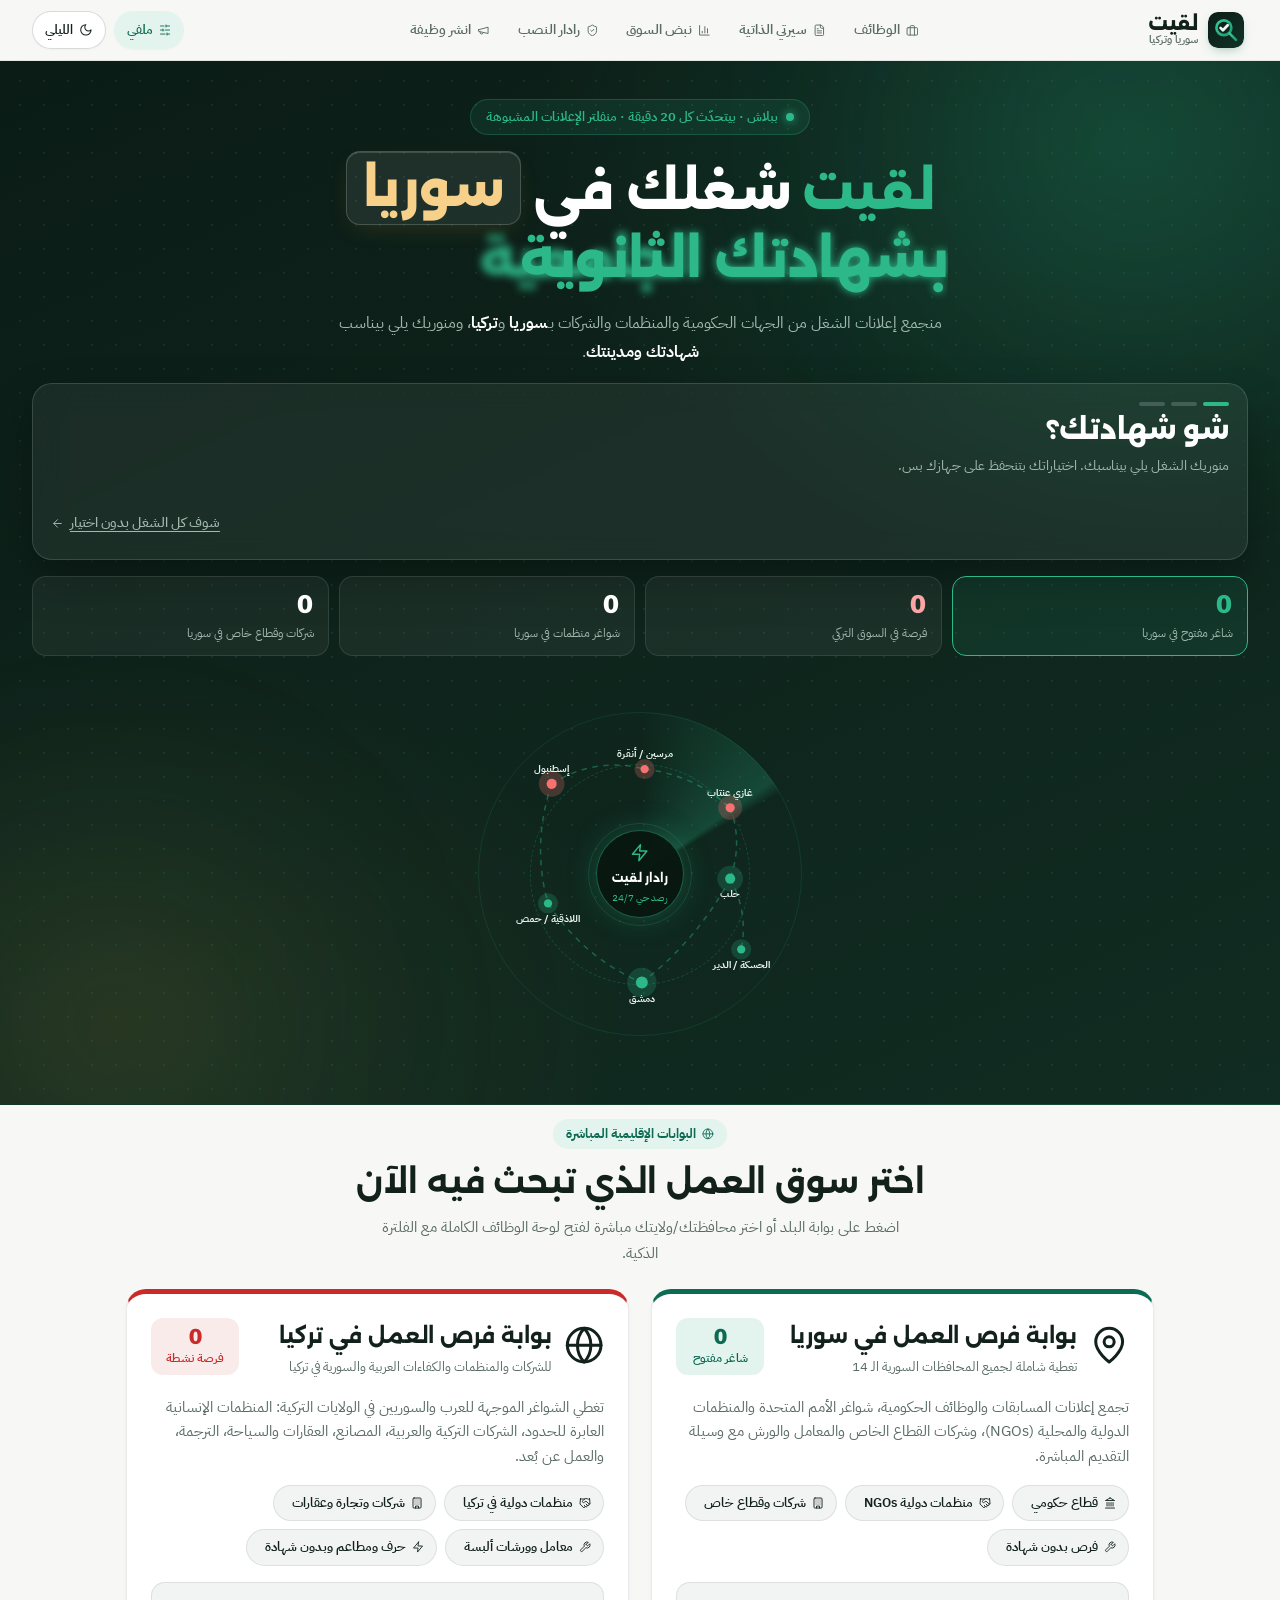
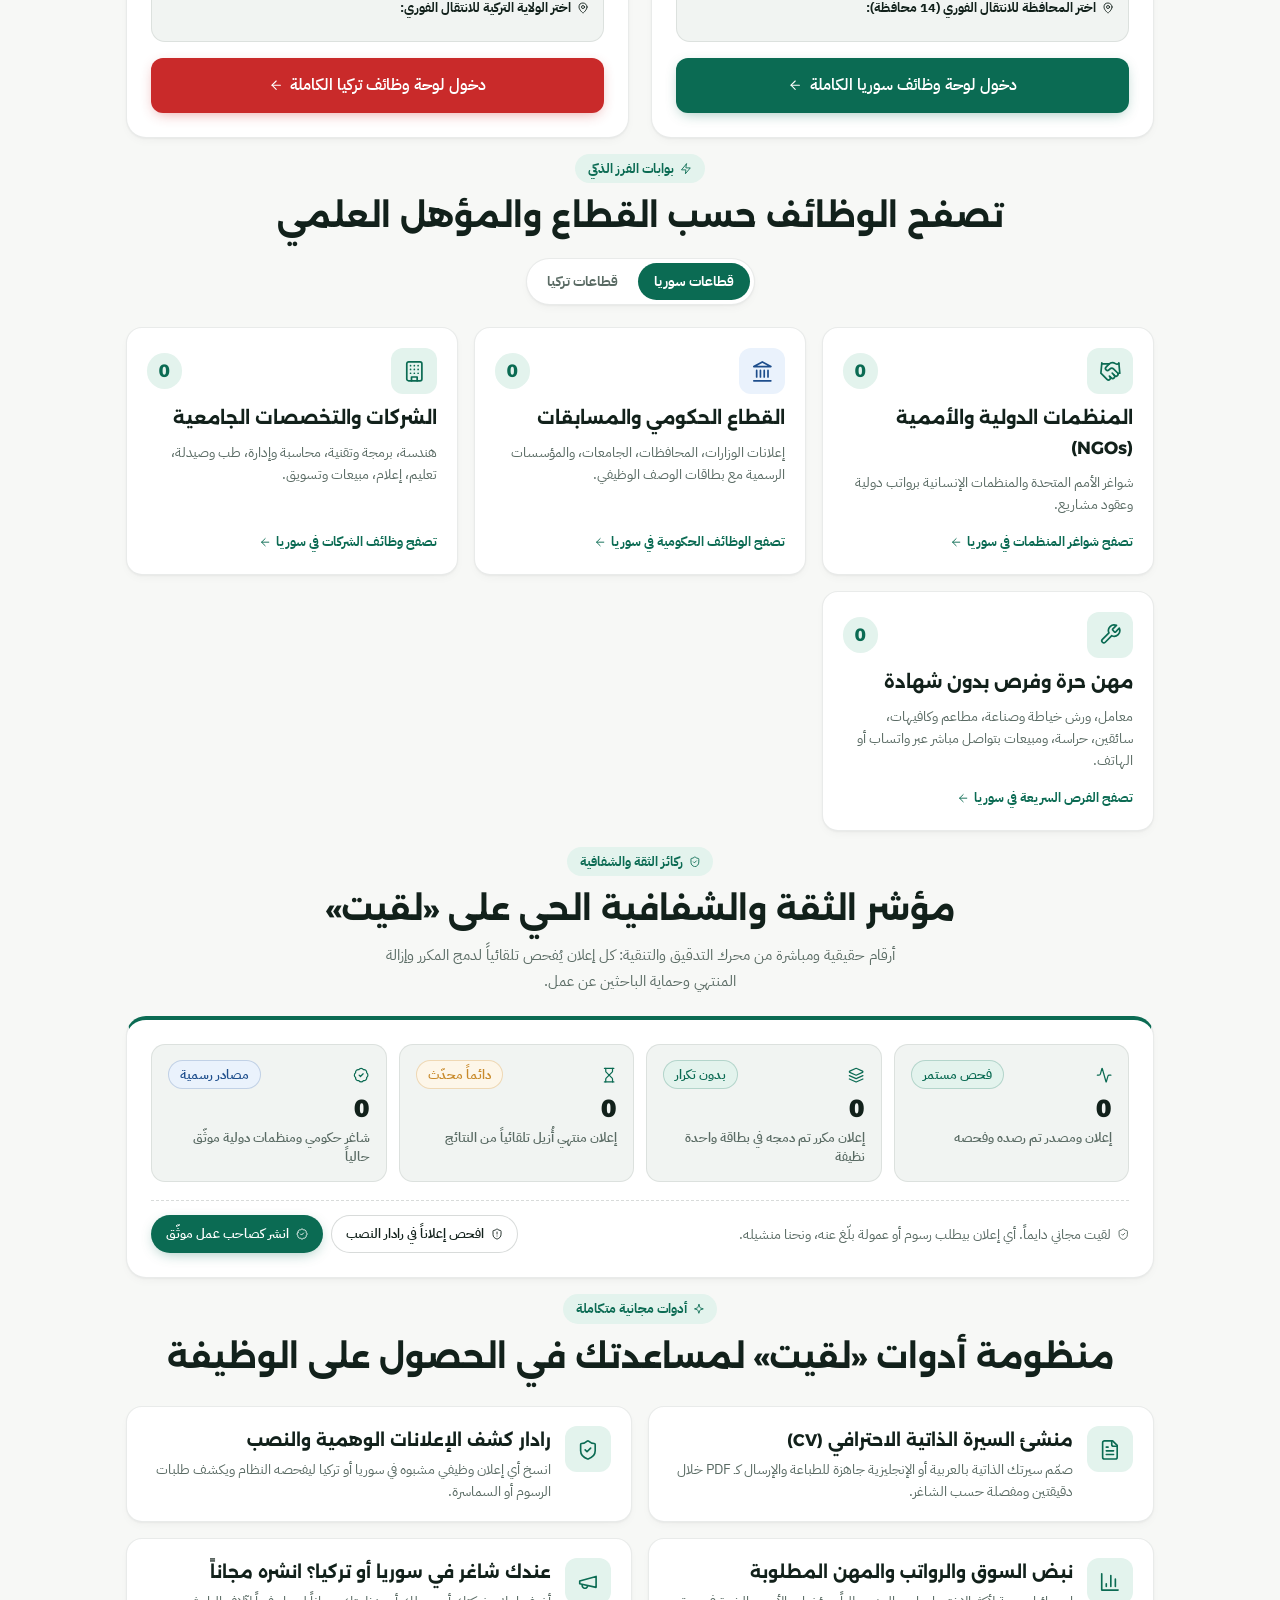
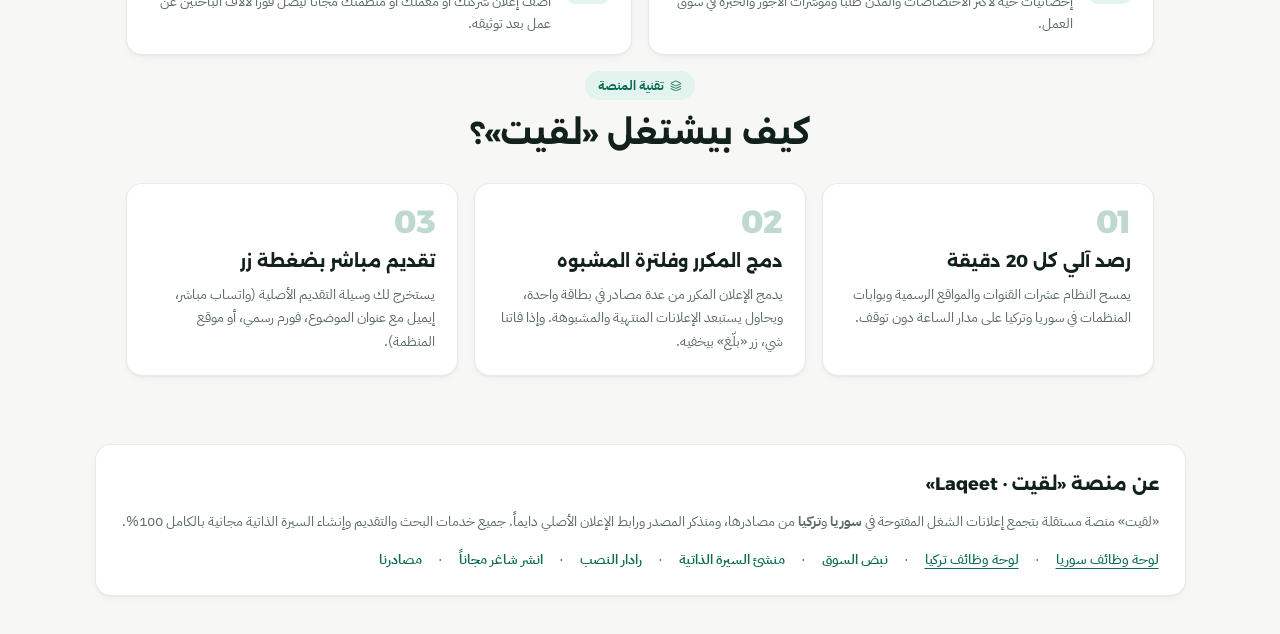
==== commit 215fd4d5: "Sources page and partner report - /sources.html credits every channel and site with open jobs and li" ====
--- a/frontend/index.html
+++ b/frontend/index.html
@@ -454,7 +454,8 @@
         <a href="pulse.html">نبض السوق</a> ·
         <a href="cv.html">منشئ السيرة الذاتية</a> ·
         <a href="scam.html">رادار النصب</a> ·
-        <a href="employer.html">انشر شاغر مجاناً</a>
+        <a href="employer.html">انشر شاغر مجاناً</a> ·
+        <a href="sources.html">مصادرنا</a>
       </div>
     </div>
   </footer>
@@ -656,6 +657,7 @@
           <a href="cv.html">سيرتي الذاتية</a> ·
           <a href="scam.html">رادار النصب</a> ·
           <a href="employer.html">انشر شاغر</a> ·
+          <a href="sources.html">مصادرنا</a> ·
           <a href="#wh">العودة للأعلى</a>
         </div>
       </div>
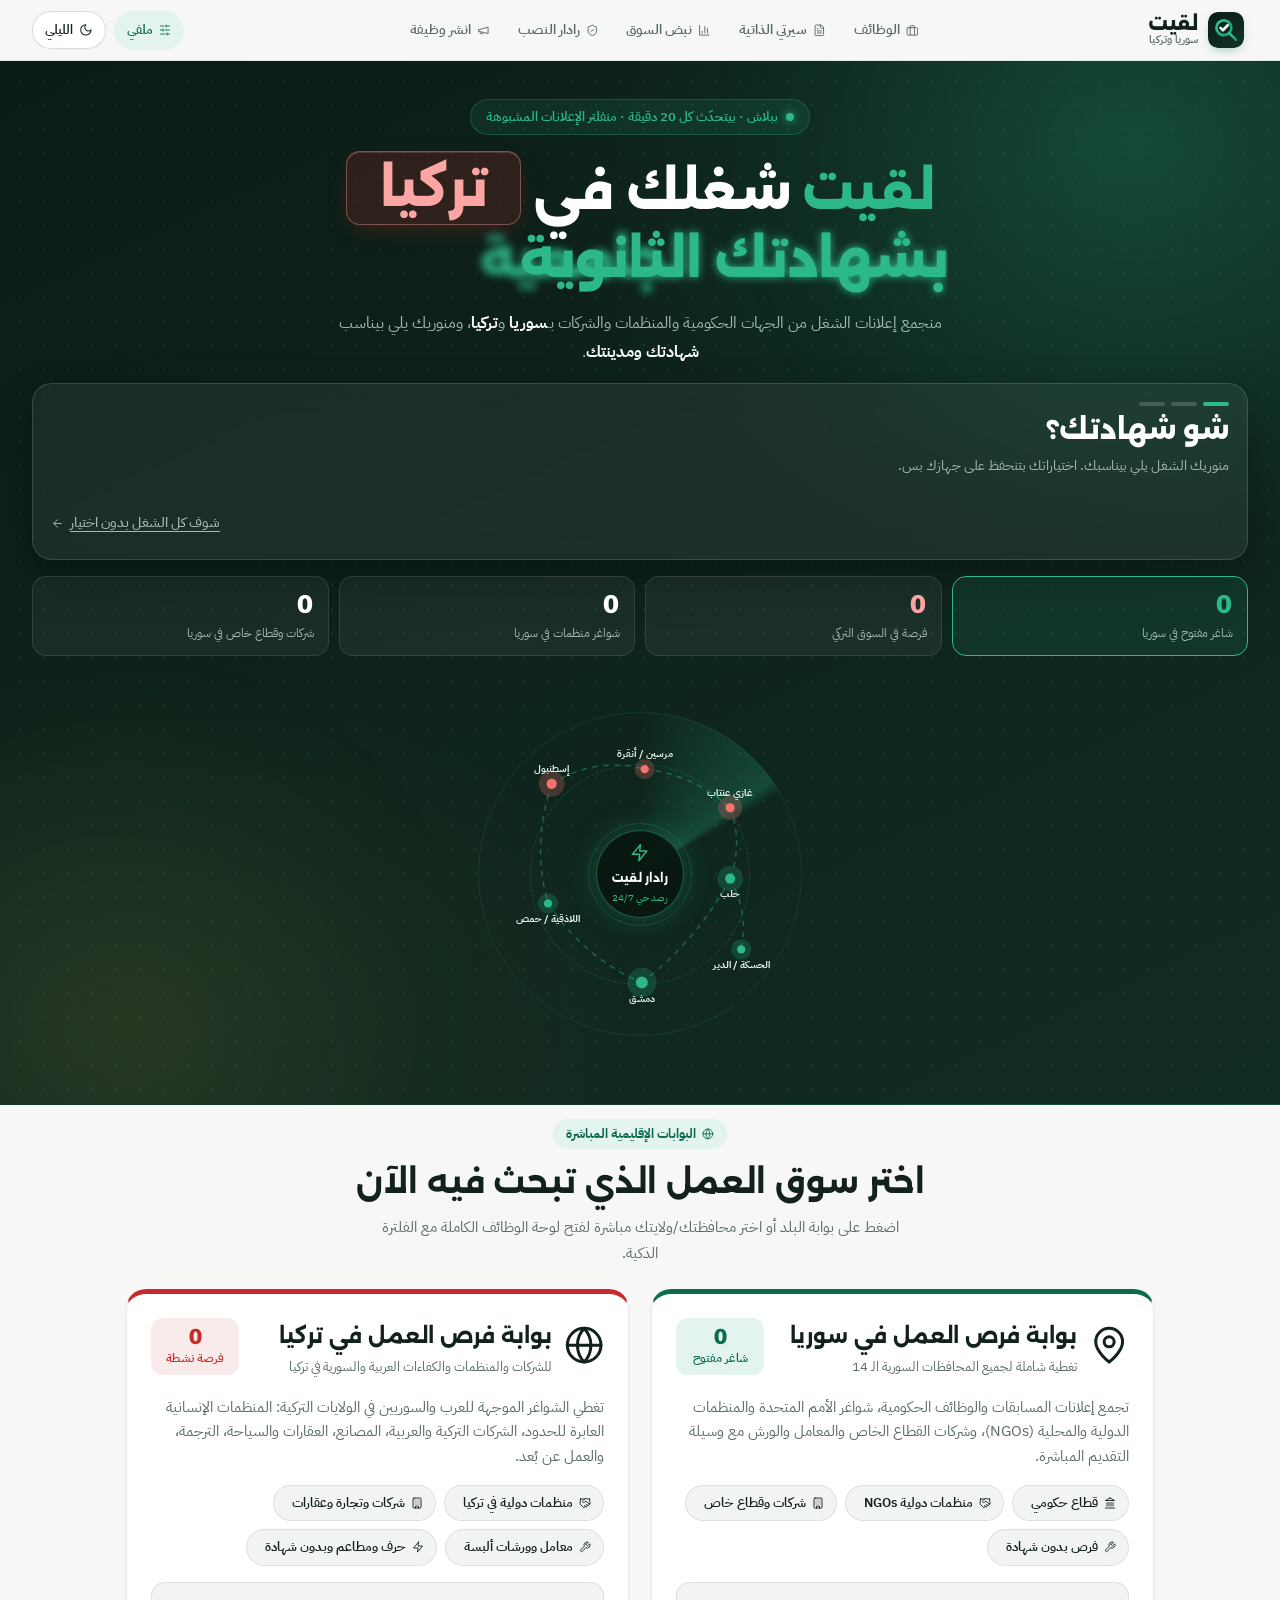
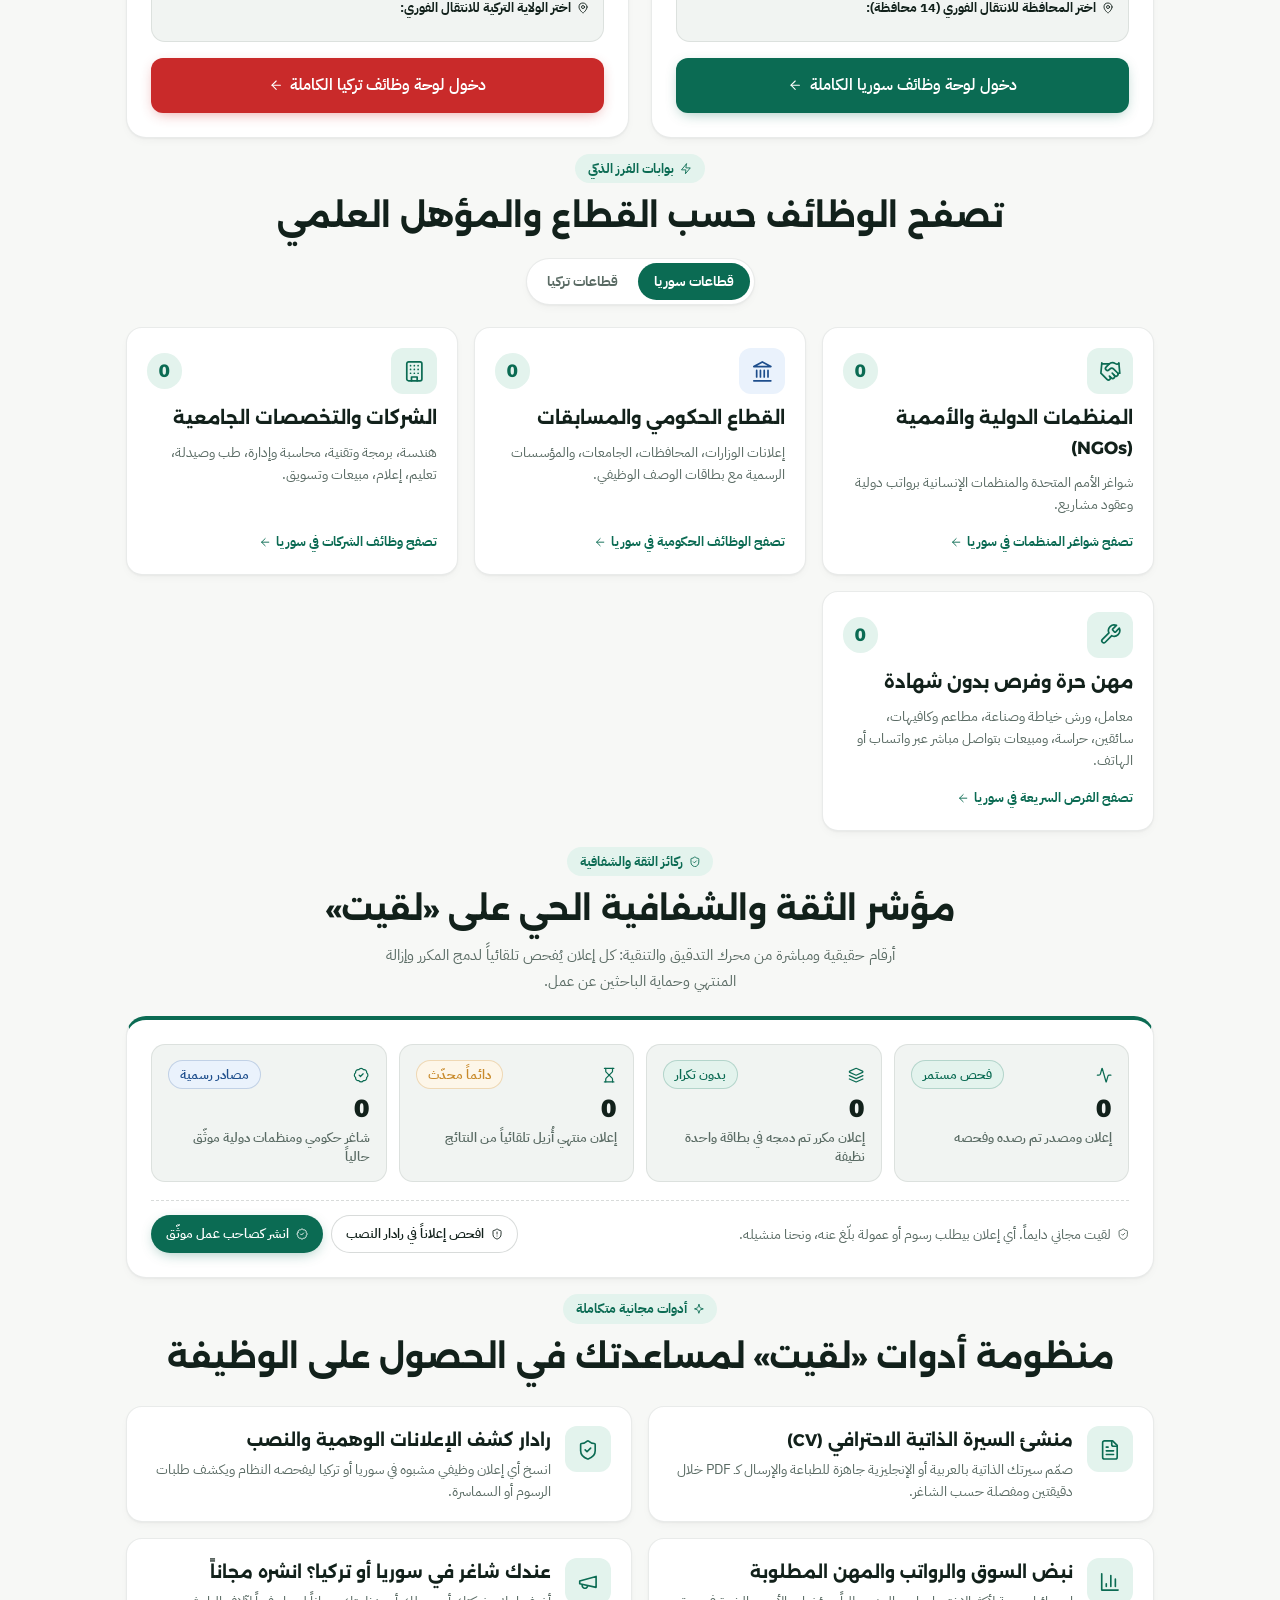
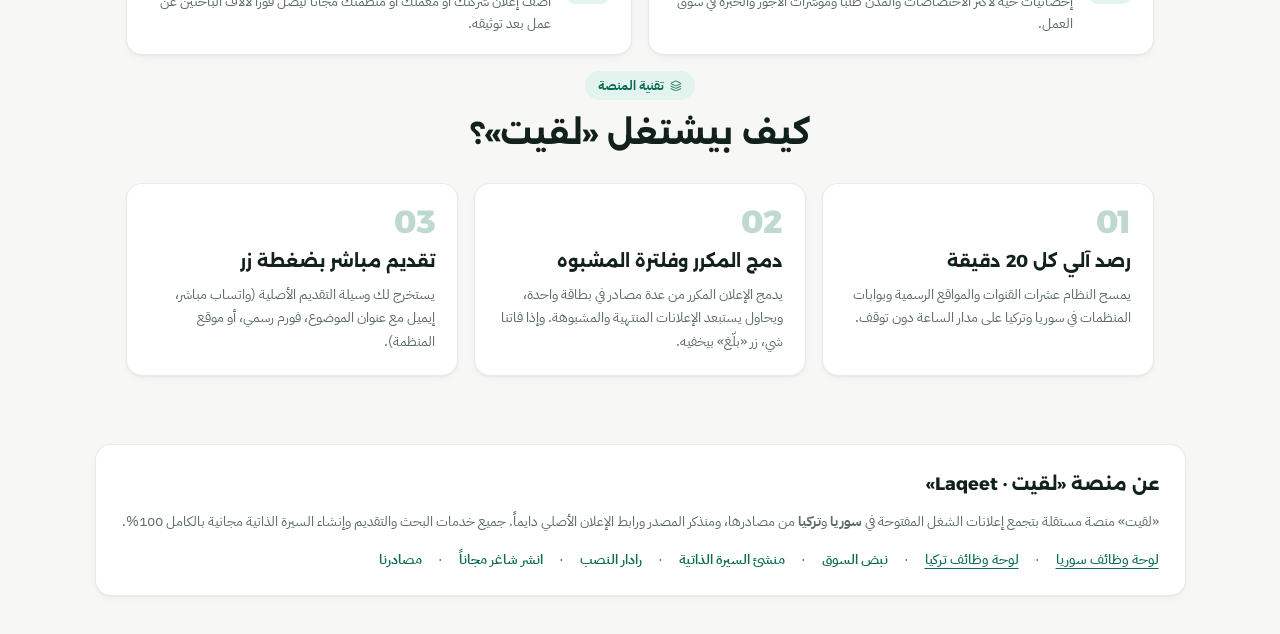
==== commit 7c6ff709: "Accessibility: axe WCAG 2 A/AA clean on all pages in light and dark - country switches: buttons get " ====
--- a/frontend/index.html
+++ b/frontend/index.html
@@ -472,8 +472,8 @@
         <div class="eyebrow-start">
           <button type="button" class="board-home-btn" id="backToLandingBtn"><i data-ico="home" data-ico-cls="ico-sm"></i><span>الواجهة الرئيسية</span></button>
           <div class="board-country-switch" role="tablist" aria-label="اختيار سوق البلد">
-            <button type="button" class="board-country-btn active" data-board-country="sy" aria-selected="true">وظائف سوريا</button>
-            <button type="button" class="board-country-btn" data-board-country="tr" aria-selected="false">وظائف تركيا</button>
+            <button type="button" role="tab" class="board-country-btn active" data-board-country="sy" aria-selected="true">وظائف سوريا</button>
+            <button type="button" role="tab" class="board-country-btn" data-board-country="tr" aria-selected="false">وظائف تركيا</button>
           </div>
           <span class="live"><i></i><span class="updated">محدّث لحظياً</span></span>
         </div>
--- a/frontend/app.css
+++ b/frontend/app.css
@@ -25,7 +25,7 @@
   --exp-mid:#B57316; --exp-mid-bg:#FDF4E3;
   --exp-high:#B83A3A; --exp-high-bg:#FCEAEA;
   --exp-unk:#6B7B74; --exp-unk-bg:#EEF2F0;
-  --wa:#169C4B;
+  --wa:#128140;
   --gov:#1E4E8C; --gov-bg:#EAF2FC;
   --tr:#C92A2A; --tr-soft:rgba(201,42,42,.09);
   --shadow-sm:0 1px 2px rgba(11,28,22,.04),0 4px 12px -4px rgba(11,28,22,.06);
@@ -1342,3 +1342,17 @@
   .search-row .search-btn{min-width:0}
   #marketFieldsSection{display:none}
 }
+
+/* «ثبّت لقيت» install bar */
+.install-bar{
+  position:fixed;z-index:60;inset-inline:12px;bottom:calc(12px + env(safe-area-inset-bottom, 0px));
+  max-width:560px;margin-inline:auto;display:flex;align-items:center;gap:10px;
+  padding:10px 12px;border-radius:14px;background:var(--surface);color:var(--ink);
+  border:1px solid var(--line-strong);box-shadow:var(--shadow-lg);
+}
+.install-bar img{border-radius:9px;flex:0 0 auto}
+.install-txt{flex:1;min-width:0;font-size:.88rem;line-height:1.5}
+.install-go{padding:7px 14px;font-size:.88rem;flex:0 0 auto}
+.install-close{all:unset;cursor:pointer;font-size:1.4rem;line-height:1;color:var(--muted);padding:4px 6px}
+.install-close:focus-visible{outline:2px solid var(--accent);border-radius:6px}
+@media print{.install-bar{display:none}}
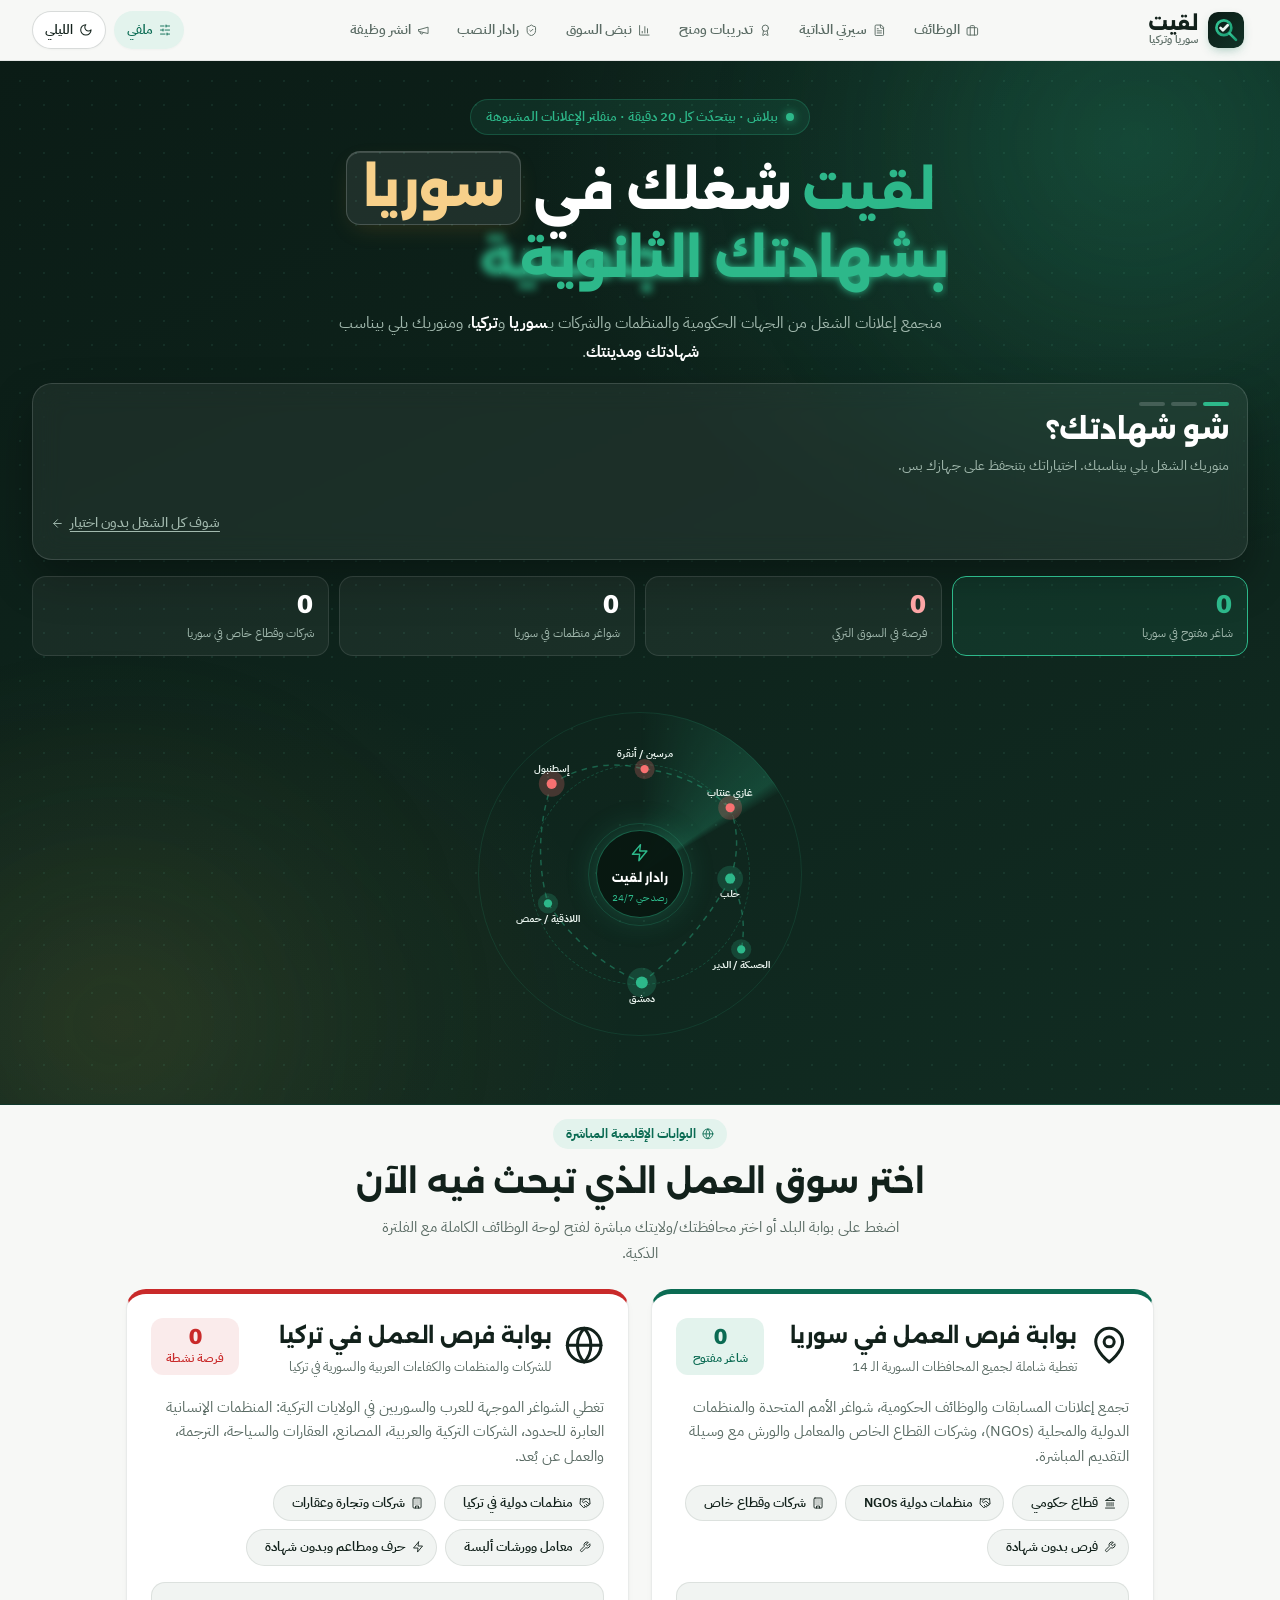
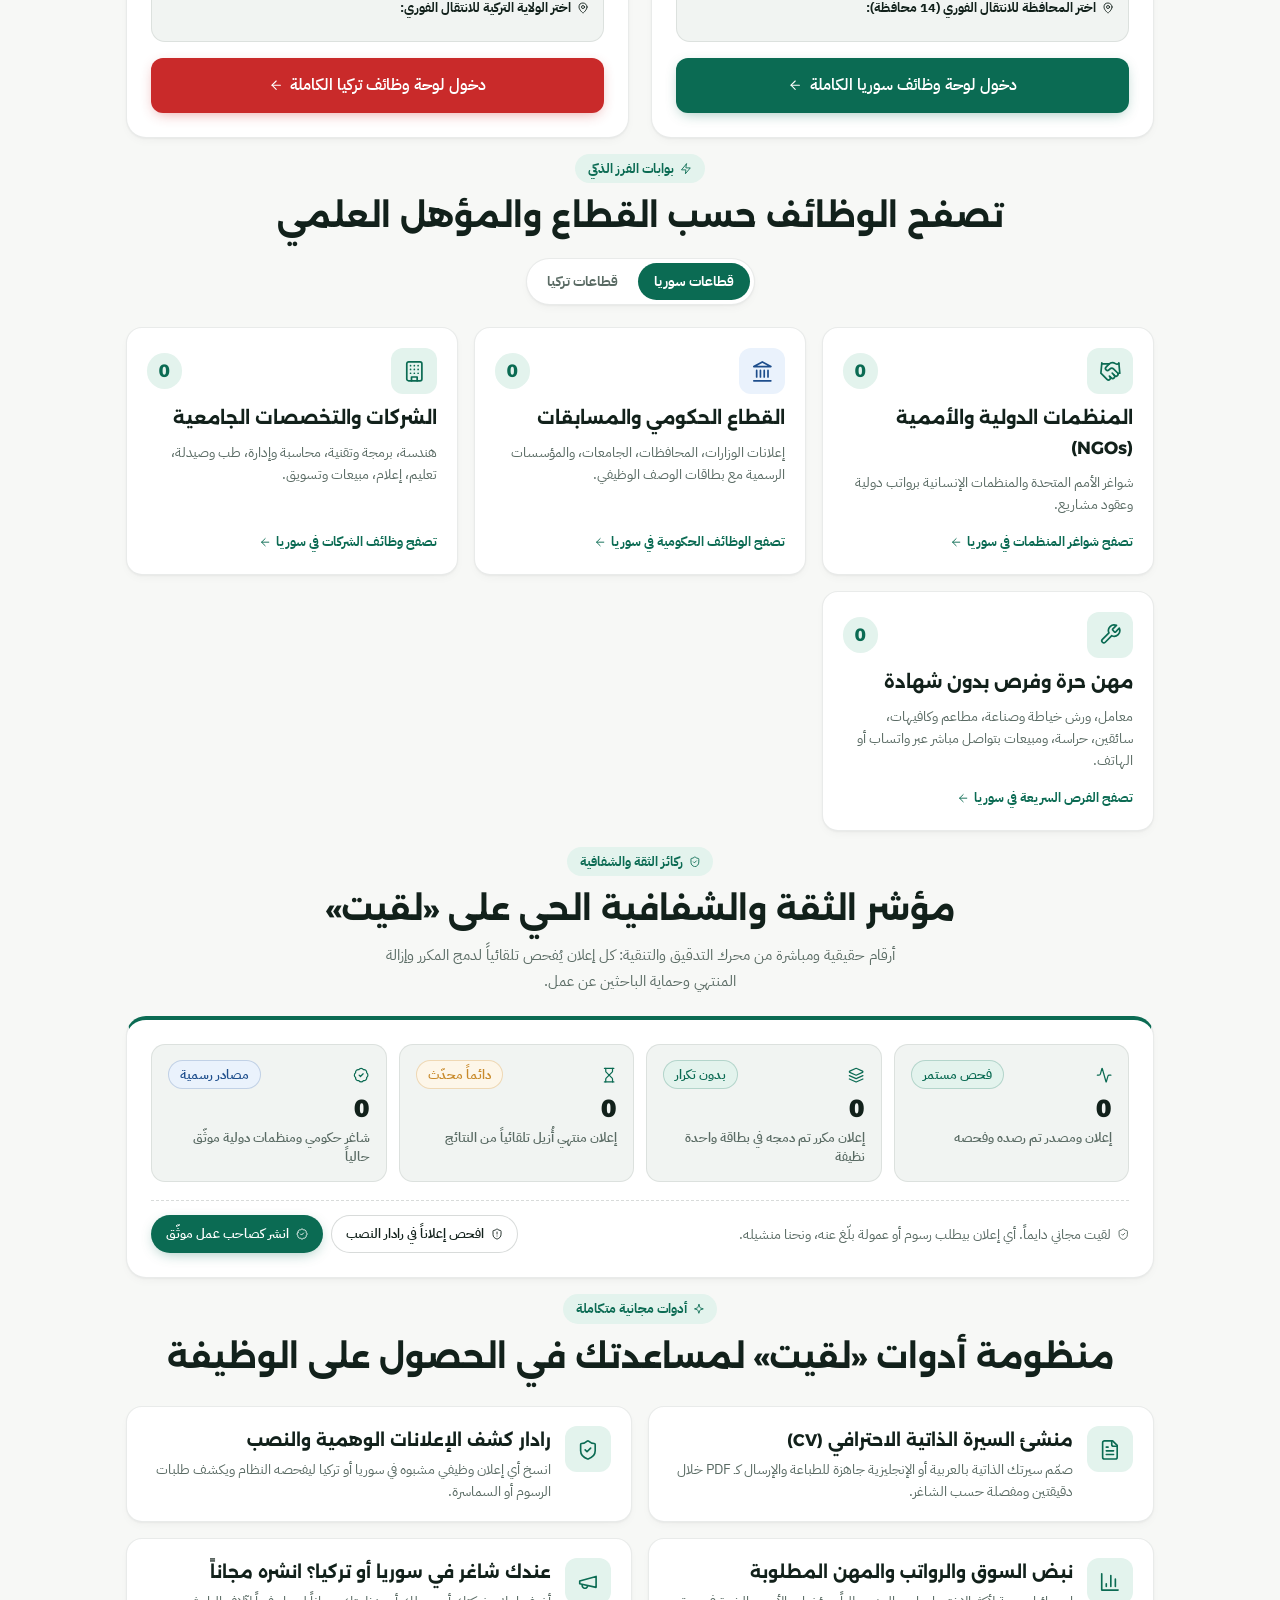
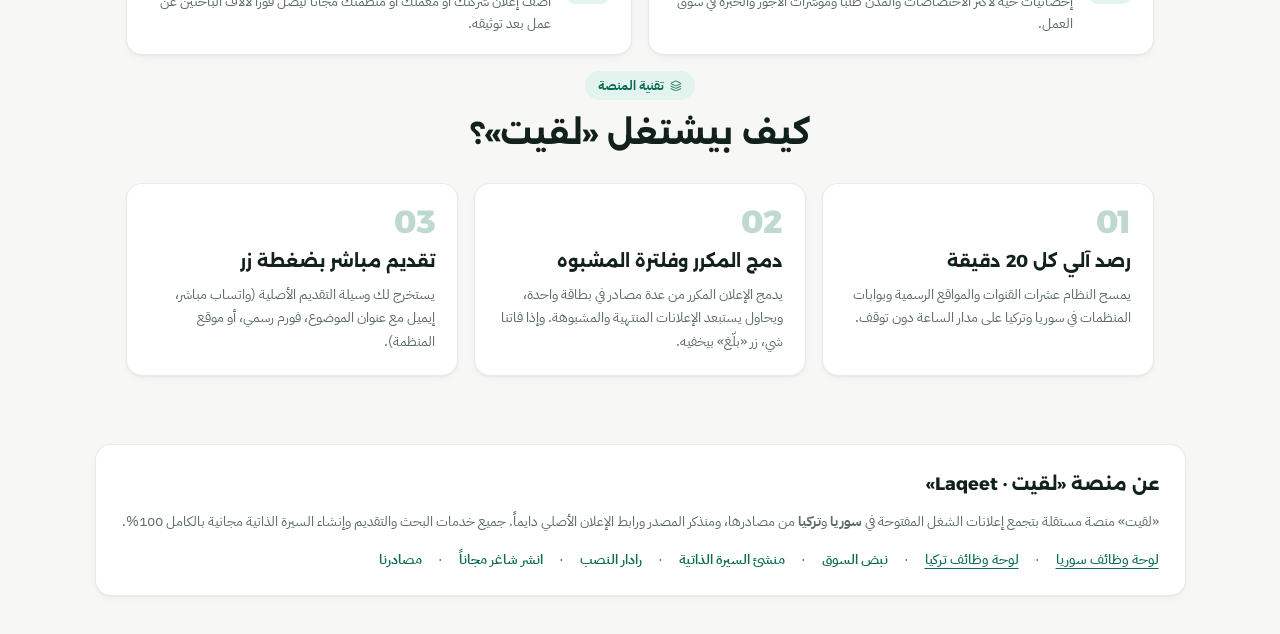
==== commit d514f233: "«تدريبات ومنح»: courses, internships, grants and volunteering from the same channels - app/trainings" ====
--- a/frontend/index.html
+++ b/frontend/index.html
@@ -31,6 +31,7 @@
     <div class="site-nav-links" id="siteNavLinks">
       <a class="site-nav-link" id="navJobsLink" href="./?view=jobs"><i data-ico="briefcase" data-ico-cls="ico-sm"></i><span>الوظائف</span></a>
       <a class="site-nav-link" href="cv.html"><i data-ico="file-text" data-ico-cls="ico-sm"></i><span>سيرتي الذاتية</span></a>
+      <a class="site-nav-link" href="trainings.html"><i data-ico="award" data-ico-cls="ico-sm"></i><span>تدريبات ومنح</span></a>
       <a class="site-nav-link" href="pulse.html"><i data-ico="bar-chart" data-ico-cls="ico-sm"></i><span>نبض السوق</span></a>
       <a class="site-nav-link" href="scam.html"><i data-ico="shield-check" data-ico-cls="ico-sm"></i><span>رادار النصب</span></a>
       <a class="site-nav-link" href="employer.html"><i data-ico="megaphone" data-ico-cls="ico-sm"></i><span>انشر وظيفة</span></a>
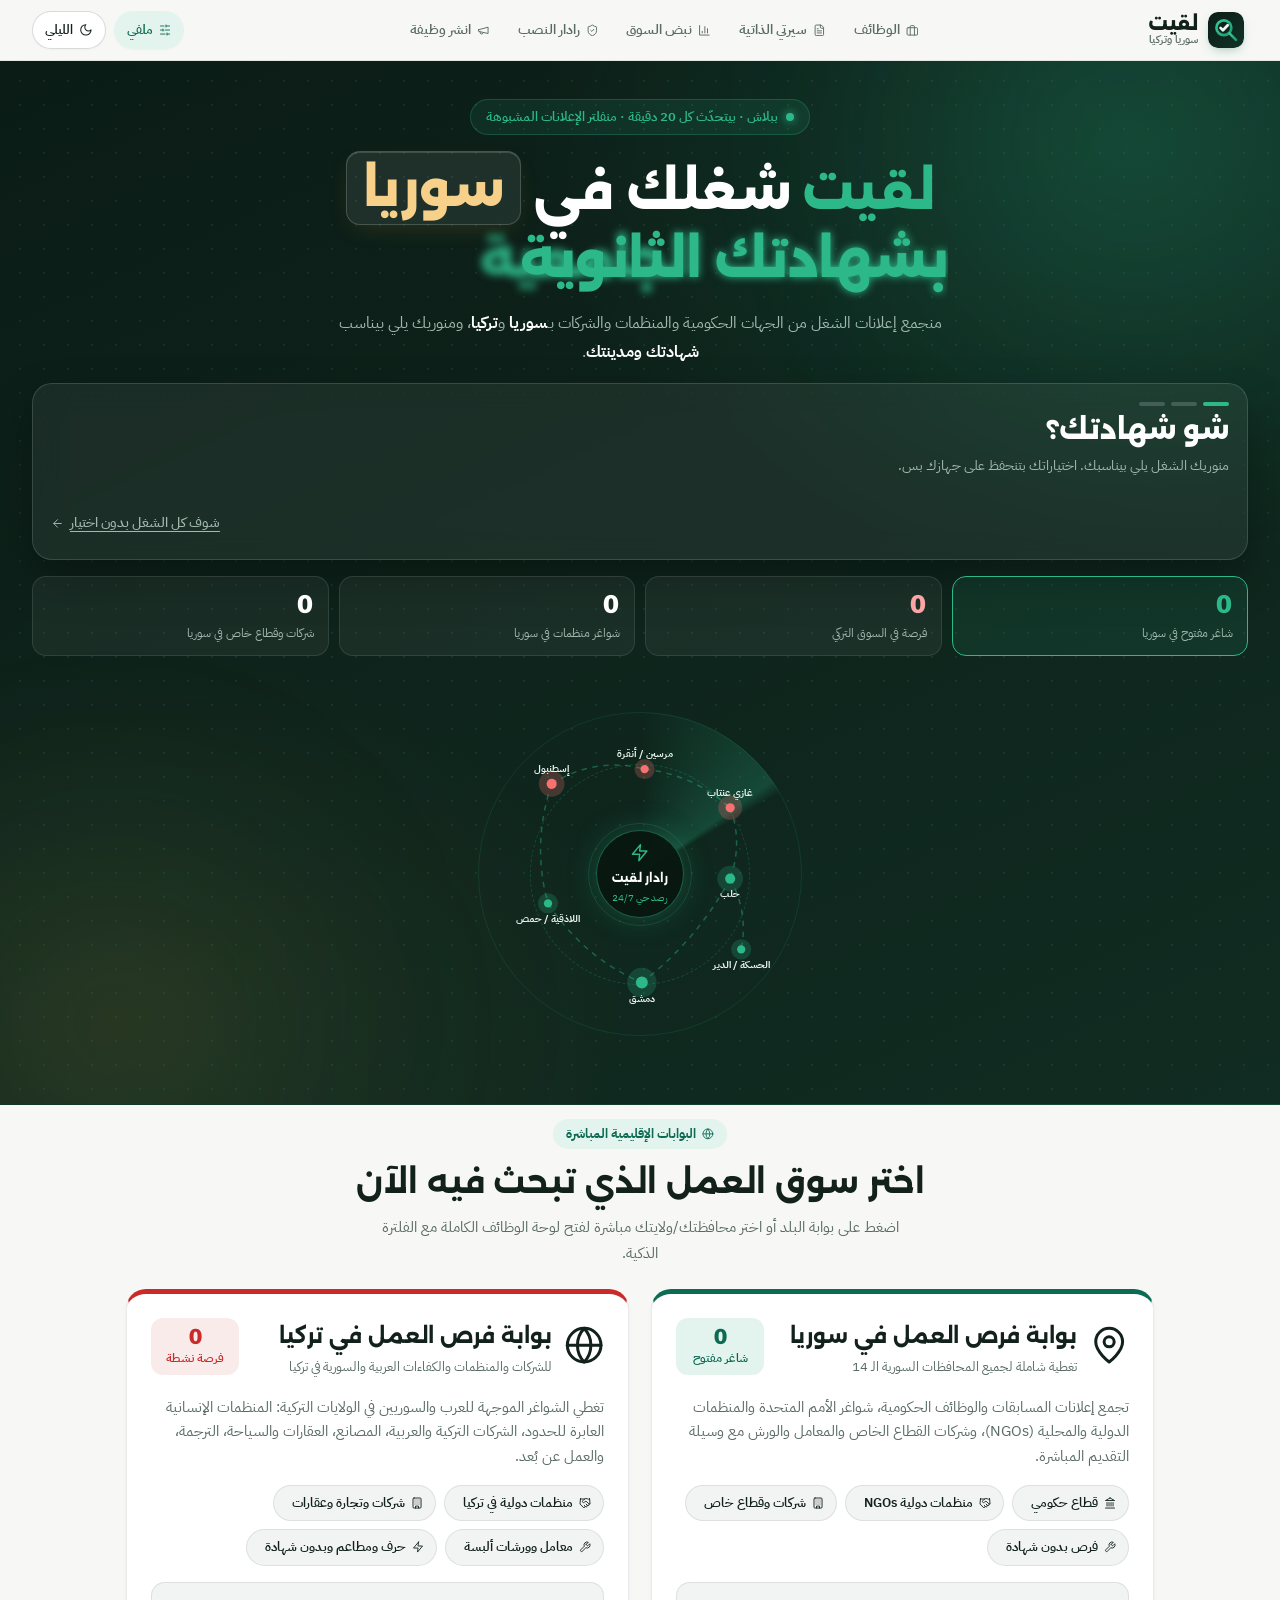
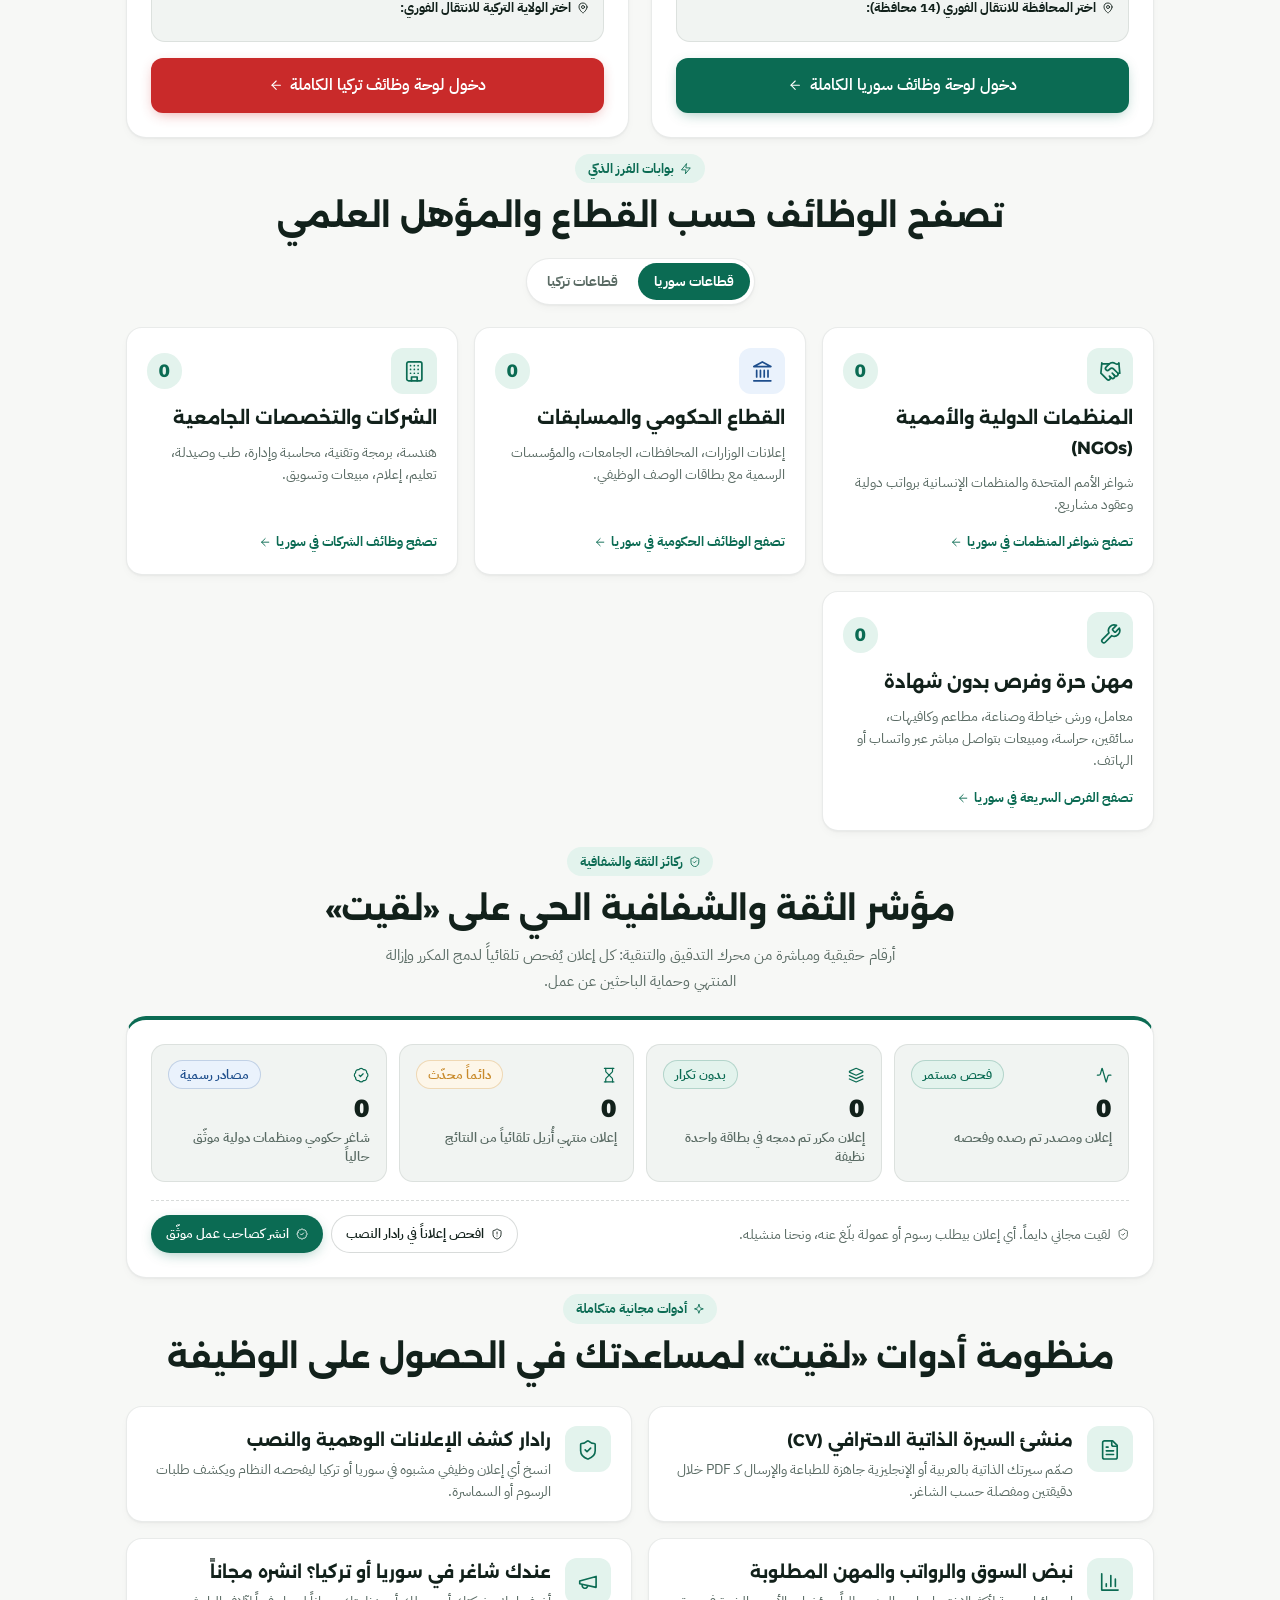
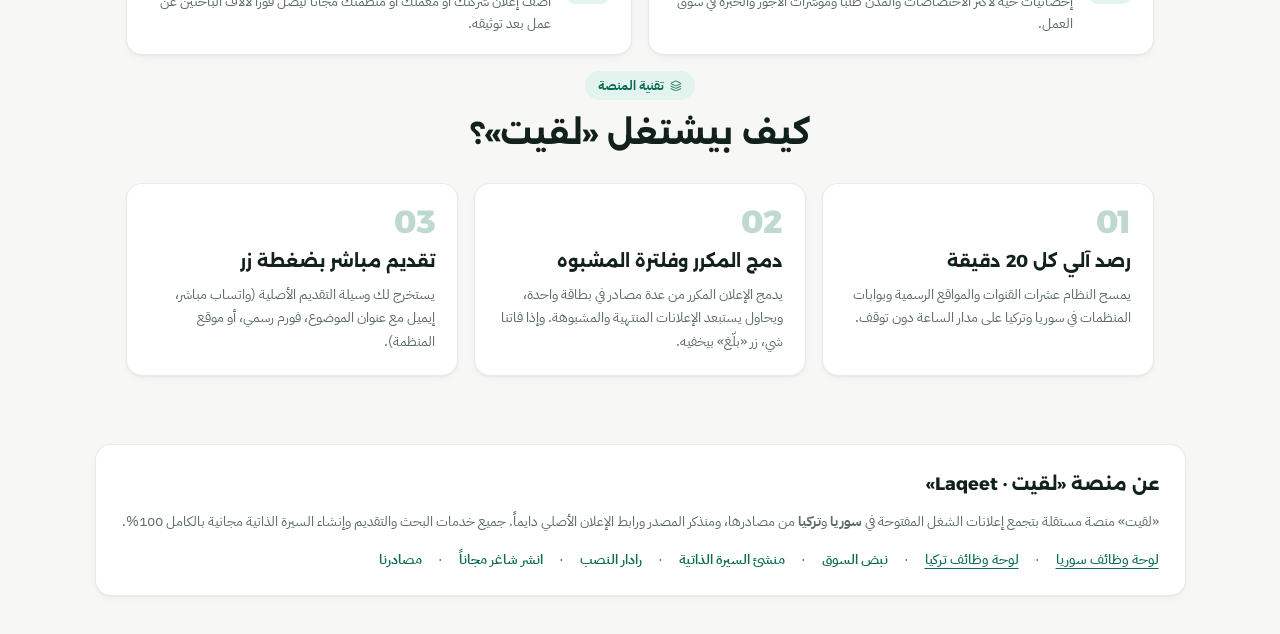
==== commit 599275ee: "Revert "«تدريبات ومنح»: courses, internships, grants and volunteering from the same channels" This r" ====
--- a/frontend/index.html
+++ b/frontend/index.html
@@ -31,7 +31,6 @@
     <div class="site-nav-links" id="siteNavLinks">
       <a class="site-nav-link" id="navJobsLink" href="./?view=jobs"><i data-ico="briefcase" data-ico-cls="ico-sm"></i><span>الوظائف</span></a>
       <a class="site-nav-link" href="cv.html"><i data-ico="file-text" data-ico-cls="ico-sm"></i><span>سيرتي الذاتية</span></a>
-      <a class="site-nav-link" href="trainings.html"><i data-ico="award" data-ico-cls="ico-sm"></i><span>تدريبات ومنح</span></a>
       <a class="site-nav-link" href="pulse.html"><i data-ico="bar-chart" data-ico-cls="ico-sm"></i><span>نبض السوق</span></a>
       <a class="site-nav-link" href="scam.html"><i data-ico="shield-check" data-ico-cls="ico-sm"></i><span>رادار النصب</span></a>
       <a class="site-nav-link" href="employer.html"><i data-ico="megaphone" data-ico-cls="ico-sm"></i><span>انشر وظيفة</span></a>
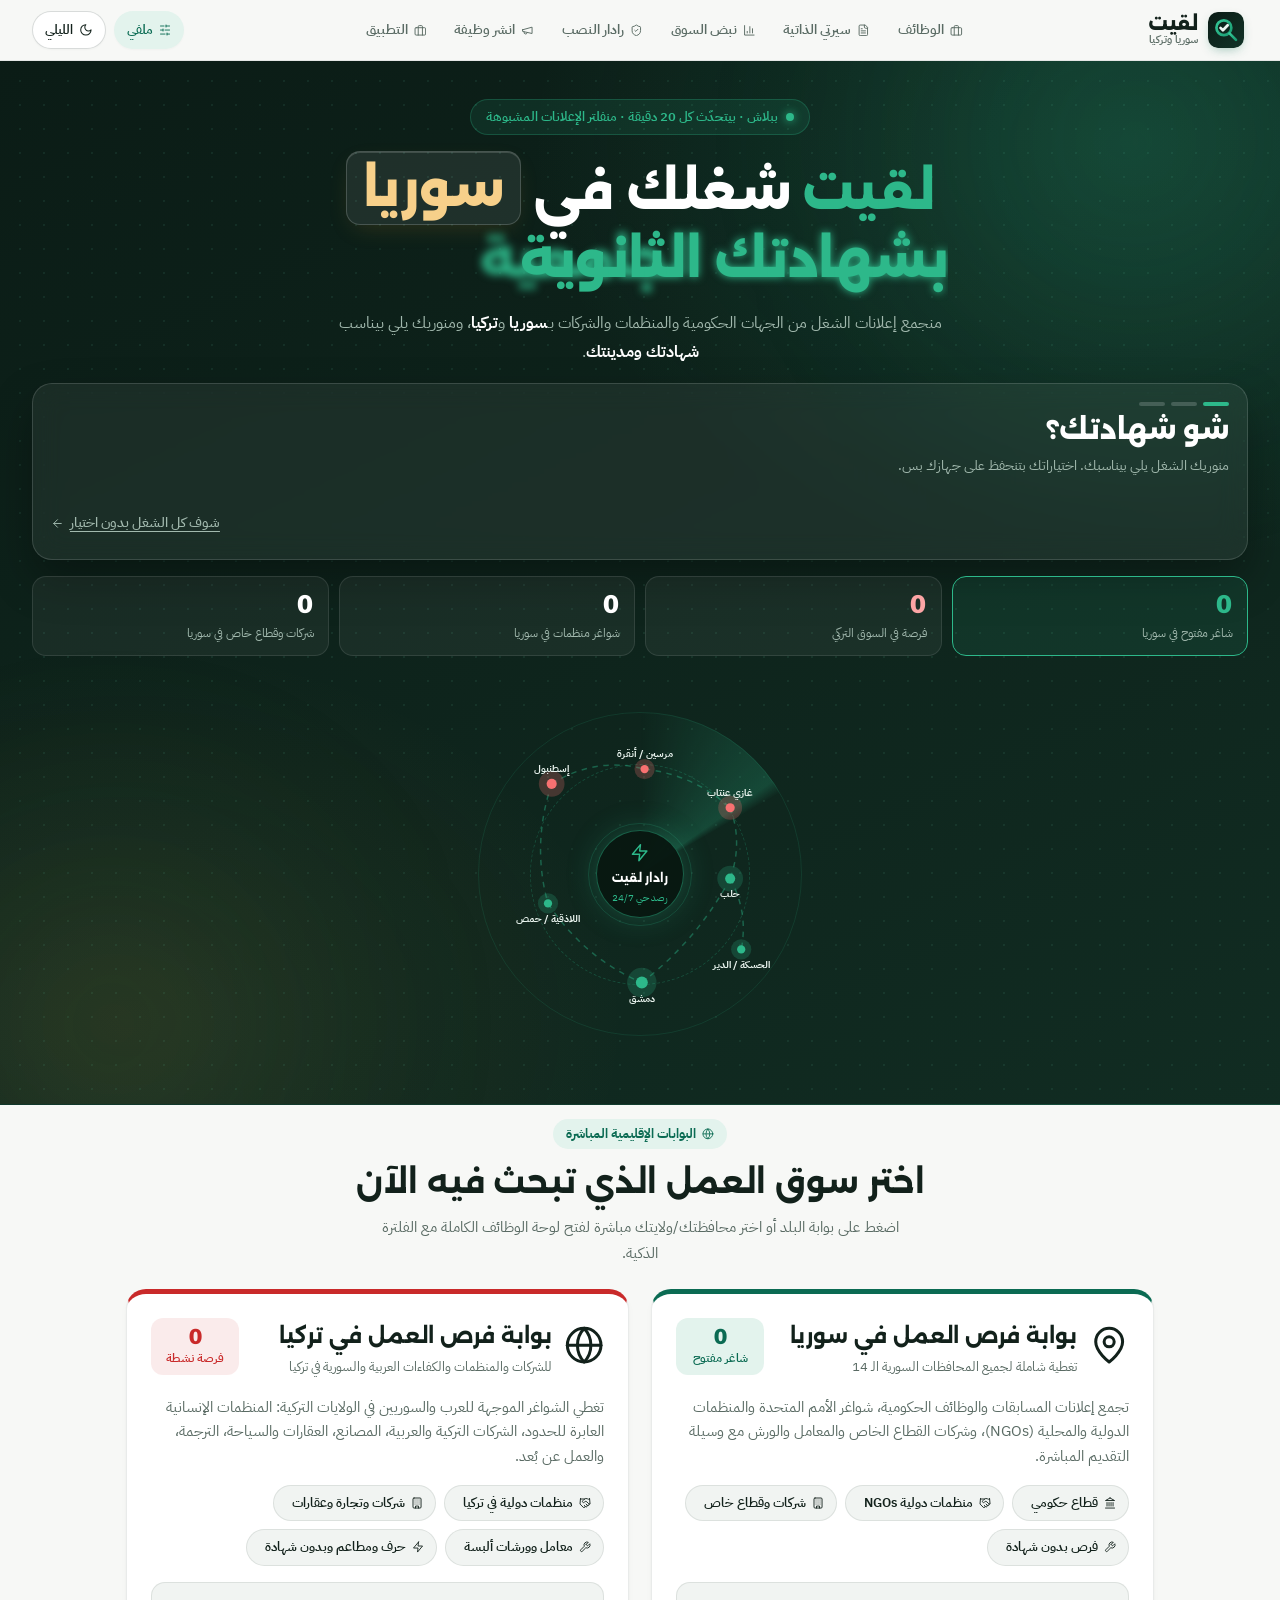
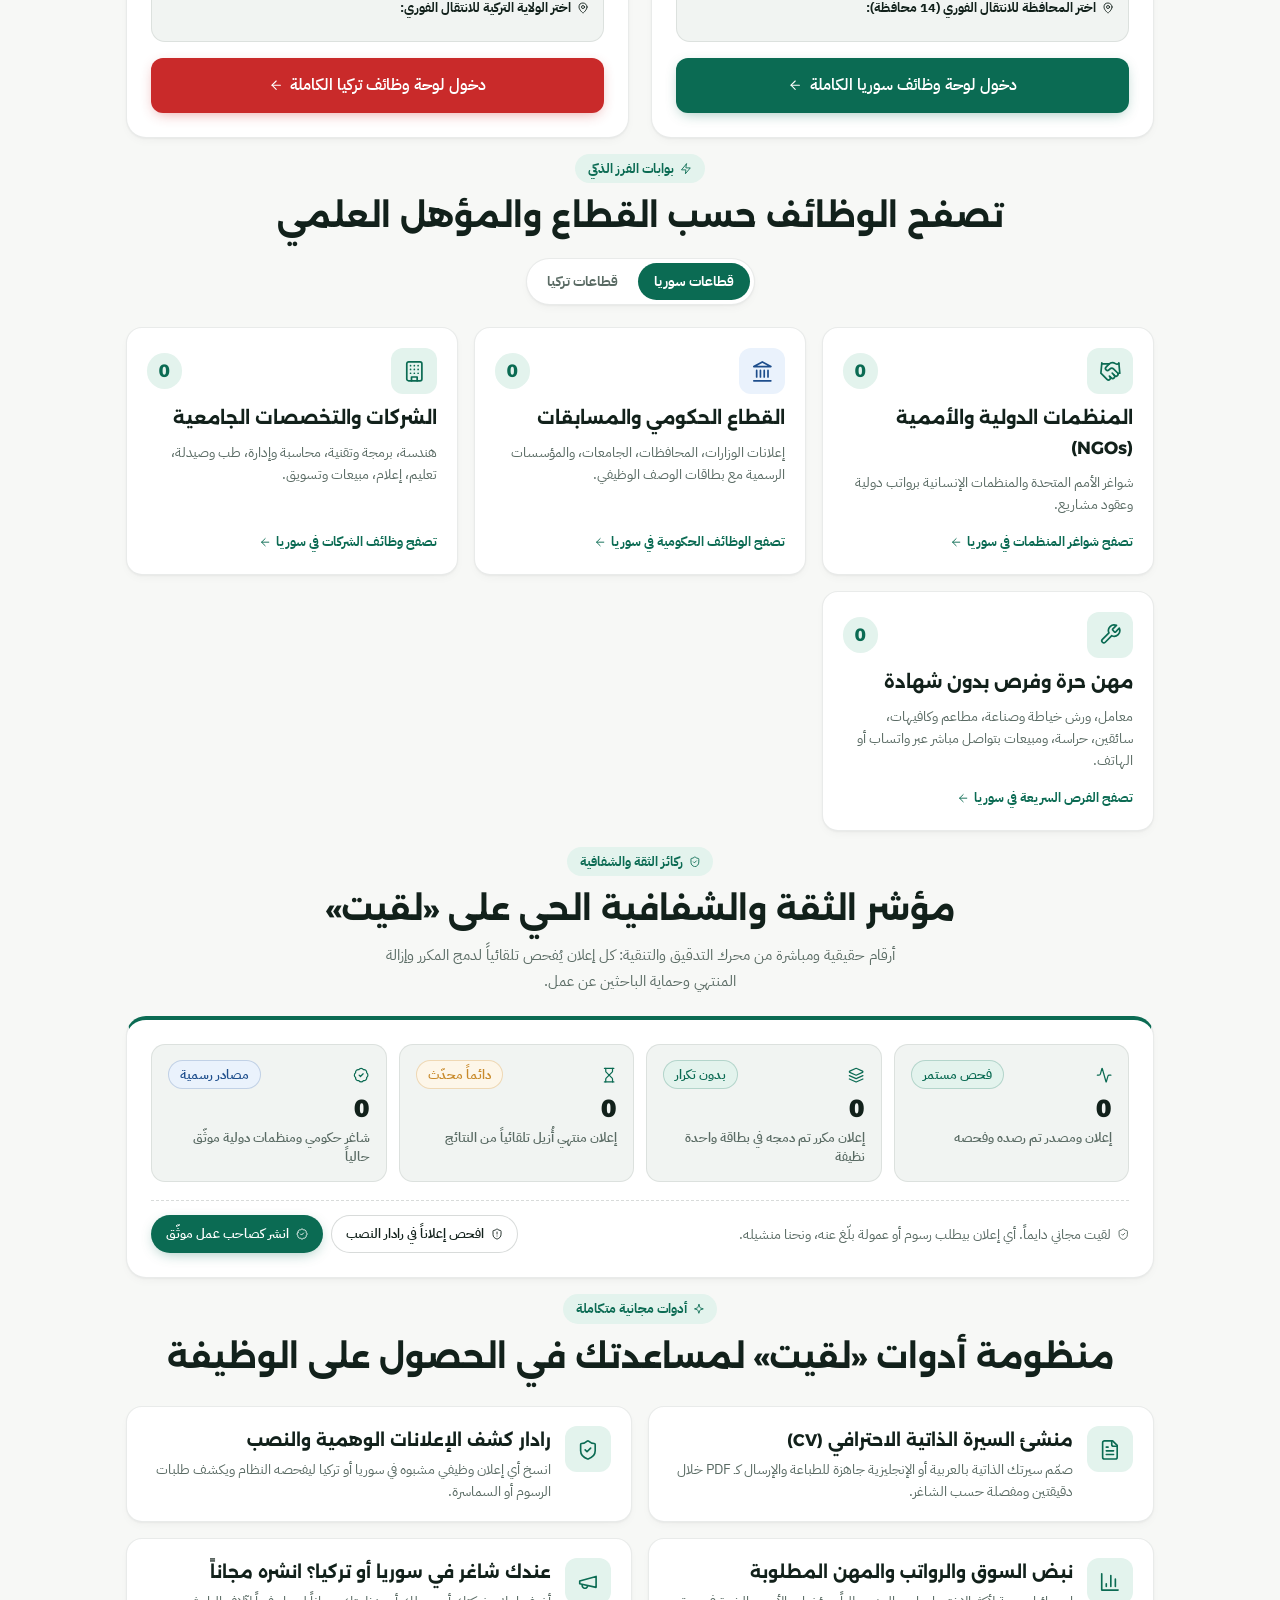
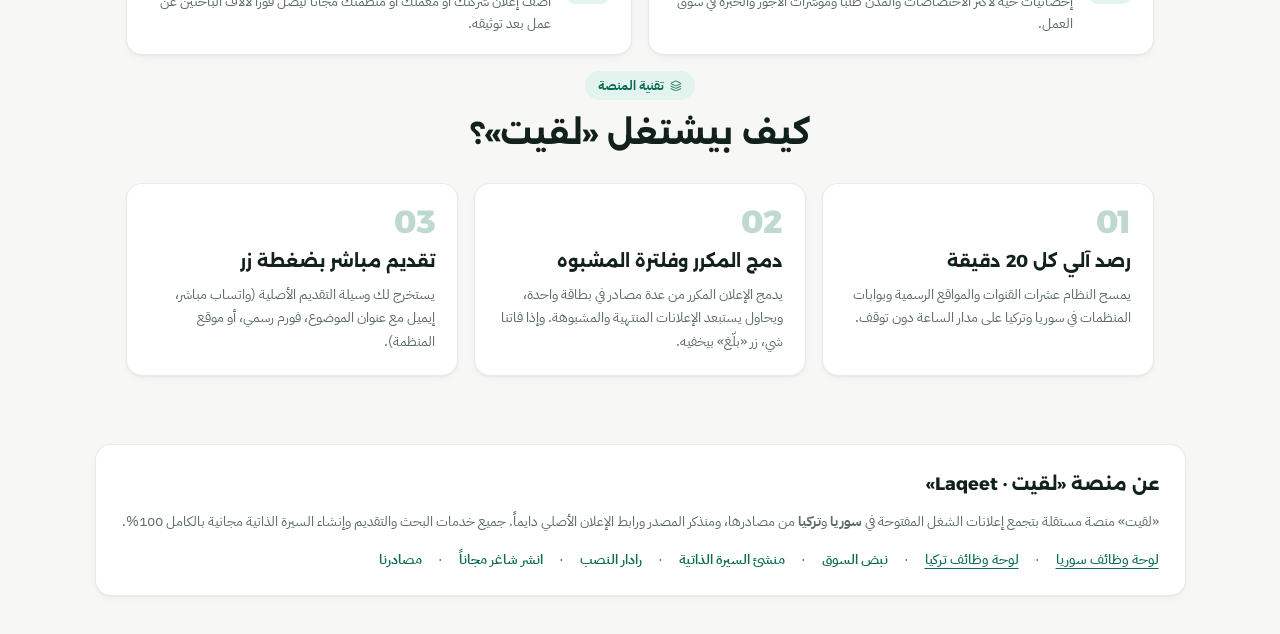
==== commit 67657fe8: "iPhone (and any browser): the app on the web at /app, Laqeet icons - webapp/: the Flutter web build " ====
--- a/frontend/index.html
+++ b/frontend/index.html
@@ -12,8 +12,8 @@
 <link rel="preconnect" href="https://fonts.googleapis.com">
 <link rel="preconnect" href="https://fonts.gstatic.com" crossorigin>
 <link rel="stylesheet" href="https://fonts.googleapis.com/css2?family=Alexandria:wght@700;800&family=IBM+Plex+Sans+Arabic:wght@400;700&display=swap">
-<link rel="stylesheet" href="app.css?v=42">
-<script src="ui.js?v=42"></script>
+<link rel="stylesheet" href="app.css?v=43">
+<script src="ui.js?v=43"></script>
 </head>
 <body>
 <a class="skip" href="#board">انتقل للوظائف</a>
@@ -34,6 +34,7 @@
       <a class="site-nav-link" href="pulse.html"><i data-ico="bar-chart" data-ico-cls="ico-sm"></i><span>نبض السوق</span></a>
       <a class="site-nav-link" href="scam.html"><i data-ico="shield-check" data-ico-cls="ico-sm"></i><span>رادار النصب</span></a>
       <a class="site-nav-link" href="employer.html"><i data-ico="megaphone" data-ico-cls="ico-sm"></i><span>انشر وظيفة</span></a>
+      <a class="site-nav-link" href="/app/"><i data-ico="briefcase" data-ico-cls="ico-sm"></i><span>التطبيق</span></a>
     </div>
     <div class="site-nav-actions">
       <button type="button" class="nav-icon-btn accent-pill" id="navProfileBtn" title="تخصيص ملفي لمطابقة الشواغر">
@@ -553,7 +554,7 @@
       <!-- Search Bar & Main Selects -->
       <div class="row search-row">
         <div class="search-wrap">
-          <input id="q" type="search" autocomplete="off" placeholder="ابحث بالمسمى أو الاختصاص أو الجهة: محاسب، كاشير، مهندس، تمريض، وزارة..." aria-label="بحث سريع" aria-autocomplete="list" aria-controls="suggestBox">
+          <input id="q" type="search" autocomplete="off" placeholder="احكي متل ما بدك: محاسب بدمشق دوام جزئي، ممرضة بحلب، شغل من البيت..." aria-label="بحث سريع" aria-autocomplete="list" aria-controls="suggestBox">
           <button id="clearQ" class="clear-btn" aria-label="مسح البحث" hidden>×</button>
           <div id="suggestBox" class="suggest-box" role="listbox" hidden></div>
         </div>
@@ -636,6 +637,7 @@
       <div id="activeFilterPills" class="active-pills"></div>
     </div>
     <div id="typoBanner" class="typo-banner" hidden></div>
+    <a id="trGuide" class="typo-banner" href="turkey-work.html" hidden><b>سوري وبدك تشتغل بتركيا؟</b> <span>شو تغيّر بقواعد إذن العمل بحزيران 2026، وكيف تحمي حقك ←</span></a>
     <div id="expiringSavedBanner" class="expiring-saved-banner" hidden></div>
     <div id="trackerBar" class="tracker-bar" hidden></div>
 
@@ -719,6 +721,6 @@
 
 <div class="toast" id="toast" role="status" hidden></div>
 
-<script src="app.js?v=42" defer></script>
+<script src="app.js?v=43" defer></script>
 </body>
 </html>
--- a/frontend/app.css
+++ b/frontend/app.css
@@ -348,6 +348,9 @@
 .suggest-meta{font-size:.75rem;color:var(--muted);white-space:nowrap}
 .typo-banner{background:var(--accent-soft);border:1px solid var(--accent);border-radius:12px;padding:10px 14px;display:flex;align-items:center;flex-wrap:wrap;gap:8px;font-size:.92rem}
 .typo-banner[hidden]{display:none}
+.nl-chip{display:inline-flex;align-items:center;gap:4px;background:var(--surface);border:1px solid var(--line-strong);border-radius:999px;padding:2px 4px 2px 10px;font-weight:700}
+.nl-chip-x{all:unset;cursor:pointer;width:22px;height:22px;display:inline-grid;place-items:center;border-radius:50%;color:var(--muted);font-size:1.05rem}
+.nl-chip-x:hover,.nl-chip-x:focus-visible{background:var(--accent-soft);color:var(--accent);outline:2px solid var(--accent)}
 .typo-btn{all:unset;cursor:pointer;color:var(--accent);font-weight:700;text-decoration:underline}
 mark.hl{background:rgba(45,184,138,.26);color:inherit;padding:0 3px;border-radius:4px}
 
